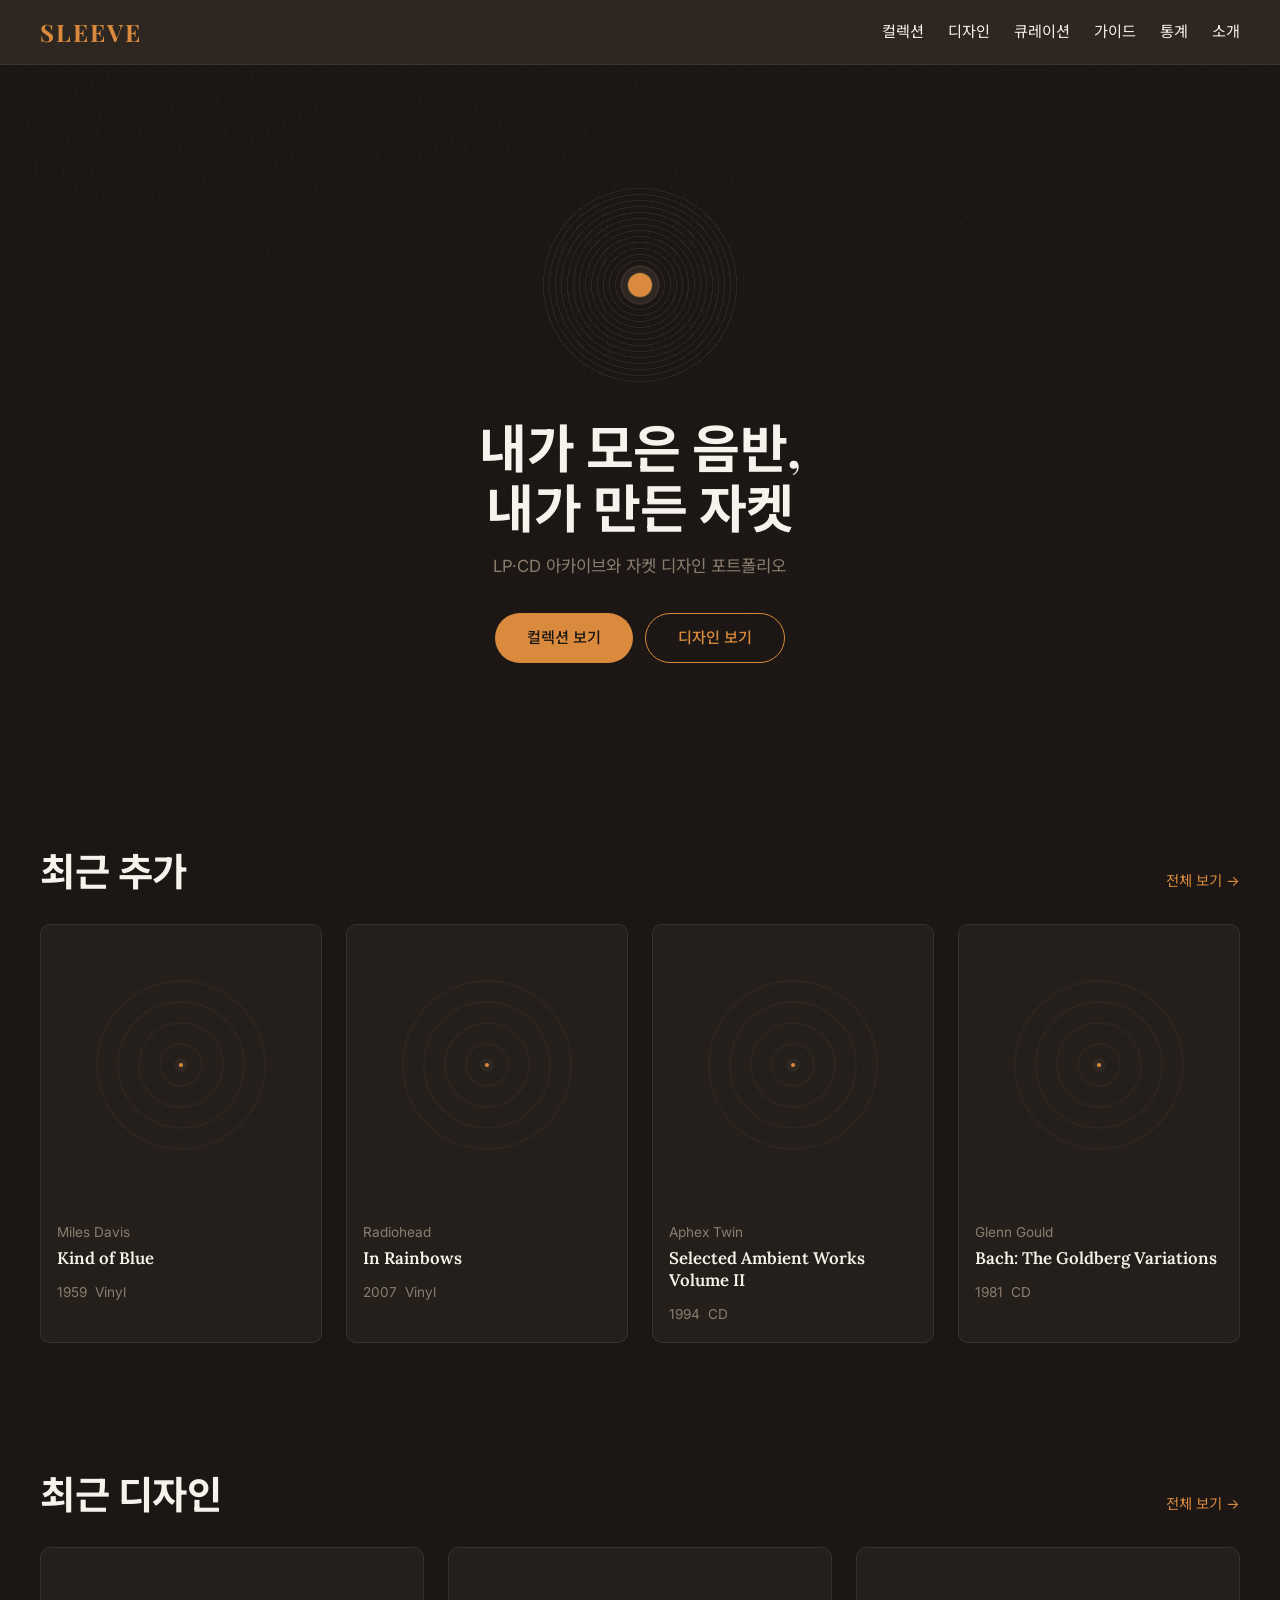
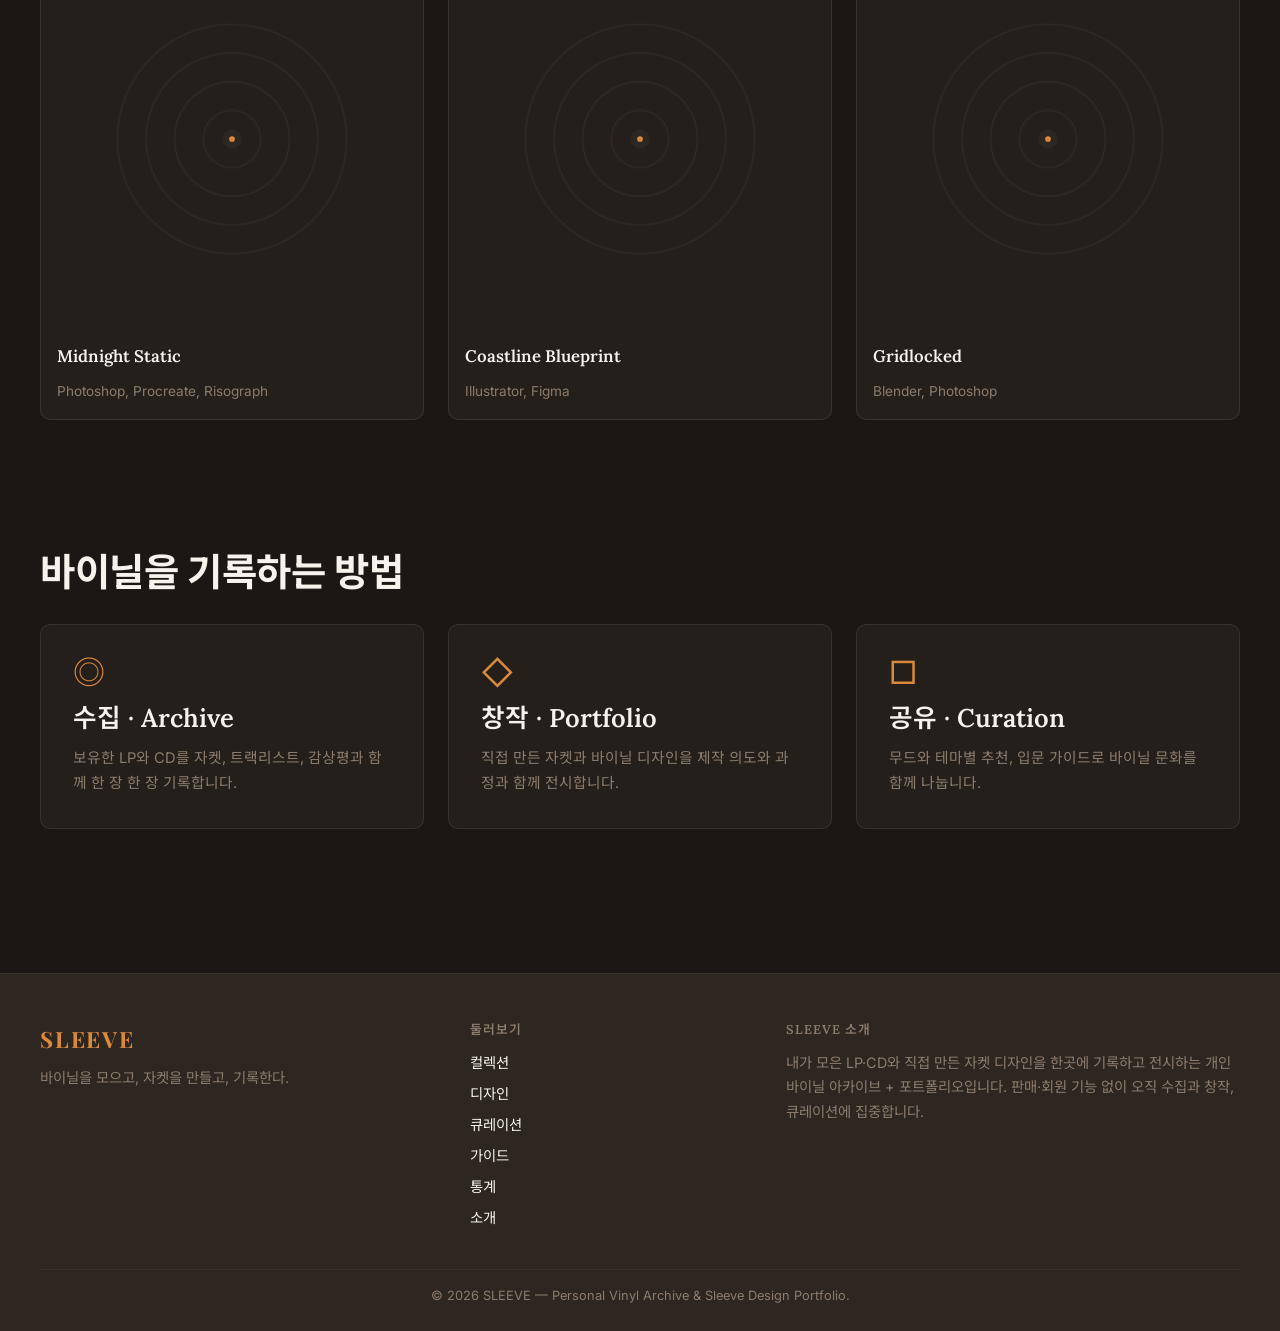
==== index.html @ f9742e4f "Feat(fe): rebuild SLEEVE as pure static site PHP+MySQL+InfinityFree 구성을 순수 정적 HTML/CSS/JS 사이트로 전면 재구" ====
<!DOCTYPE html>
<html lang="ko">
<head>
  <meta charset="UTF-8">
  <meta name="viewport" content="width=device-width, initial-scale=1.0">
  <title>SLEEVE — 바이닐 아카이브 & 자켓 디자인</title>
  <meta name="description" content="내가 모은 LP·CD와 직접 만든 자켓 디자인을 기록·전시하는 개인 바이닐 아카이브, SLEEVE.">
  <link rel="preconnect" href="https://fonts.googleapis.com">
  <link rel="preconnect" href="https://fonts.gstatic.com" crossorigin>
  <link href="https://fonts.googleapis.com/css2?family=Playfair+Display:wght@700&family=Lora:wght@400;600&family=Inter:wght@400;500&family=Noto+Sans+KR:wght@400&display=swap" rel="stylesheet">
  <link rel="stylesheet" href="assets/css/tokens.css">
  <link rel="stylesheet" href="assets/css/base.css">
  <link rel="stylesheet" href="assets/css/components.css">
  <link rel="stylesheet" href="assets/css/pages.css">
</head>
<body>
  <div id="navbar-placeholder"></div>

  <main id="main-content">

    <!-- Hero -->
    <section class="hero">
      <div class="hero__content">
        <div class="vinyl-ring hero__ring" aria-hidden="true"></div>
        <h1>내가 모은 음반,<br>내가 만든 자켓</h1>
        <p class="hero__subtitle">LP·CD 아카이브와 자켓 디자인 포트폴리오</p>
        <div class="hero__actions">
          <a class="btn-primary" href="collection.html">컬렉션 보기</a>
          <a class="btn-outline" href="designs.html">디자인 보기</a>
        </div>
      </div>
    </section>

    <!-- 최근 추가 앨범 -->
    <section class="section">
      <div class="container">
        <div class="section__header">
          <h2>최근 추가</h2>
          <a class="section__link" href="collection.html">전체 보기 &rarr;</a>
        </div>
        <div class="grid" id="recentAlbums">
          <p class="text-muted">불러오는 중&hellip;</p>
        </div>
      </div>
    </section>

    <!-- 최근 디자인 -->
    <section class="section">
      <div class="container">
        <div class="section__header">
          <h2>최근 디자인</h2>
          <a class="section__link" href="designs.html">전체 보기 &rarr;</a>
        </div>
        <div class="grid grid--3" id="recentDesigns">
          <p class="text-muted">불러오는 중&hellip;</p>
        </div>
      </div>
    </section>

    <!-- 바이닐 문화 (정적) -->
    <section class="section">
      <div class="container">
        <div class="section__header">
          <h2>바이닐을 기록하는 방법</h2>
        </div>
        <div class="grid grid--3">

          <article class="value-card">
            <span class="value-card__mark" aria-hidden="true">&#9678;</span>
            <h3 class="value-card__title">수집 &middot; Archive</h3>
            <p class="value-card__desc">보유한 LP와 CD를 자켓, 트랙리스트, 감상평과 함께 한 장 한 장 기록합니다.</p>
          </article>

          <article class="value-card">
            <span class="value-card__mark" aria-hidden="true">&#9671;</span>
            <h3 class="value-card__title">창작 &middot; Portfolio</h3>
            <p class="value-card__desc">직접 만든 자켓과 바이닐 디자인을 제작 의도와 과정과 함께 전시합니다.</p>
          </article>

          <article class="value-card">
            <span class="value-card__mark" aria-hidden="true">&#9633;</span>
            <h3 class="value-card__title">공유 &middot; Curation</h3>
            <p class="value-card__desc">무드와 테마별 추천, 입문 가이드로 바이닐 문화를 함께 나눕니다.</p>
          </article>

        </div>
      </div>
    </section>

  </main>

  <div id="footer-placeholder"></div>

  <script src="assets/js/components.js"></script>
  <script>
    (async () => {
      const recentAlbumsEl = document.getElementById('recentAlbums');
      const recentDesignsEl = document.getElementById('recentDesigns');
      const e = SLEEVE.escapeHTML;

      const [albums, designs] = await Promise.all([
        SLEEVE.loadAlbums(),
        SLEEVE.loadDesigns()
      ]);

      // 최근 앨범 4개 — 빈 데이터 방어
      if (albums.length) {
        recentAlbumsEl.innerHTML = albums.slice(0, 4).map((a) => `
          <a class="card" href="album.html?id=${e(a.id)}">
            <div class="card__cover">
              ${a.is_limited ? '<span class="badge-limited">한정반</span>' : ''}
              <img data-src="${e(a.cover_path)}" src="assets/img/ui/placeholder.svg" alt="${e(a.title)} 자켓" loading="lazy" onerror="this.onerror=null;this.src='assets/img/ui/placeholder.svg'">
            </div>
            <div class="card__body">
              <p class="card__artist">${e(a.artist)}</p>
              <h3 class="card__title">${e(a.title)}</h3>
              <div class="card__meta"><span>${e(String(a.release_year))}</span><span>${e(a.format)}</span></div>
            </div>
          </a>
        `).join('');
      } else {
        recentAlbumsEl.innerHTML = '<p class="text-muted">표시할 음반이 없습니다.</p>';
      }

      // 최근 디자인 3개 — 빈 데이터 방어
      if (designs.length) {
        recentDesignsEl.innerHTML = designs.slice(0, 3).map((d) => `
          <a class="card" href="design.html?id=${e(d.id)}">
            <div class="card__cover">
              <img data-src="${e(d.thumb_path)}" src="assets/img/ui/placeholder.svg" alt="${e(d.title)} 디자인" loading="lazy" onerror="this.onerror=null;this.src='assets/img/ui/placeholder.svg'">
            </div>
            <div class="card__body">
              <h3 class="card__title">${e(d.title)}</h3>
              <p class="card__meta">${e(d.tools.join(', '))}</p>
            </div>
          </a>
        `).join('');
      } else {
        recentDesignsEl.innerHTML = '<p class="text-muted">표시할 디자인이 없습니다.</p>';
      }

      // 동적으로 추가된 이미지에 lazy load 재적용
      if (typeof window.initLazyLoad === 'function') window.initLazyLoad();
    })();
  </script>
</body>
</html>
---- assets/css/tokens.css ----
:root {
  /* Colors */
  --ink: #1C1714;
  --paper: #F7F3EC;
  --cream: #F2E9DA;
  --amber: #D98A3D;
  --amber-d: #B36C28;
  --teal: #5C8374;
  --muted: #8A7D6E;
  --line: #E2D8C8;
  --bg-dark: #1C1714;
  --bg-card: #251F1B;
  --bg-surface: #2E2621;

  /* RGB channels for rgba() usage */
  --line-rgb: 226, 216, 200;
  --amber-rgb: 217, 138, 61;
  --teal-rgb: 92, 131, 116;
  --ink-rgb: 28, 23, 20;

  /* Fonts */
  --font-display: "Playfair Display", "Noto Sans KR", serif;
  --font-sub: "Lora", "Noto Sans KR", serif;
  --font-body: "Inter", "Noto Sans KR", system-ui, sans-serif;
  --font-kr: "Noto Sans KR", "Inter", sans-serif;

  /* Spacing */
  --space-1: 4px;
  --space-2: 8px;
  --space-3: 12px;
  --space-4: 16px;
  --space-5: 24px;
  --space-6: 32px;
  --space-7: 40px;
  --space-8: 48px;
  --space-9: 64px;
  --space-10: 80px;

  /* Border radius */
  --radius-sm: 4px;
  --radius-md: 10px;
  --radius-lg: 18px;
  --radius-pill: 999px;

  /* Transitions */
  --transition-base: 200ms ease;
  --transition-slow: 400ms ease;

  /* Shadows */
  --shadow-card: 0 2px 10px rgba(0, 0, 0, 0.25);
  --shadow-card-hover: 0 12px 28px rgba(0, 0, 0, 0.45);
}
---- assets/css/base.css ----
/* Reset */
*,
*::before,
*::after {
  box-sizing: border-box;
  margin: 0;
  padding: 0;
}

html {
  scroll-behavior: smooth;
  -webkit-text-size-adjust: 100%;
}

body {
  background-color: var(--bg-dark);
  color: var(--paper);
  font-family: var(--font-body);
  font-size: 16px;
  line-height: 1.6;
  font-weight: 400;
  -webkit-font-smoothing: antialiased;
  -moz-osx-font-smoothing: grayscale;
  min-height: 100vh;
}

/* Typography */
h1,
h2 {
  font-family: var(--font-display);
  font-weight: 700;
  line-height: 1.15;
  color: var(--paper);
  letter-spacing: -0.01em;
}

h1 {
  font-size: clamp(2rem, 5vw, 3.25rem);
}

h2 {
  font-size: clamp(1.6rem, 3.5vw, 2.4rem);
}

h3,
h4 {
  font-family: var(--font-sub);
  font-weight: 600;
  line-height: 1.3;
  color: var(--paper);
}

h3 {
  font-size: clamp(1.25rem, 2.5vw, 1.6rem);
}

h4 {
  font-size: 1.1rem;
}

p {
  line-height: 1.7;
}

p + p {
  margin-top: var(--space-3);
}

a {
  color: inherit;
  text-decoration: none;
  transition: color var(--transition-base);
}

a:focus-visible,
button:focus-visible {
  outline: 2px solid var(--amber);
  outline-offset: 3px;
  border-radius: var(--radius-sm);
}

img {
  max-width: 100%;
  display: block;
  height: auto;
}

ul,
ol {
  list-style: none;
}

button {
  font-family: inherit;
  cursor: pointer;
  border: none;
  background: none;
  color: inherit;
}

input,
select,
textarea {
  font-family: inherit;
  font-size: inherit;
}

/* Layout */
.container {
  width: 100%;
  max-width: 1280px;
  margin-inline: auto;
  padding-inline: var(--space-4);
}

@media (min-width: 768px) {
  .container {
    padding-inline: var(--space-6);
  }
}

@media (min-width: 1200px) {
  .container {
    padding-inline: var(--space-7);
  }
}

.section {
  padding-block: var(--space-7);
}

@media (min-width: 768px) {
  .section {
    padding-block: var(--space-9);
  }
}

.section__title {
  margin-bottom: var(--space-6);
}

/* Utilities */
.text-amber {
  color: var(--amber);
}

.text-muted {
  color: var(--muted);
}

.visually-hidden {
  position: absolute;
  width: 1px;
  height: 1px;
  padding: 0;
  margin: -1px;
  overflow: hidden;
  clip: rect(0, 0, 0, 0);
  white-space: nowrap;
  border: 0;
}

/* Custom scrollbar (dark theme) */
* {
  scrollbar-width: thin;
  scrollbar-color: var(--amber-d) var(--bg-card);
}

*::-webkit-scrollbar {
  width: 10px;
  height: 10px;
}

*::-webkit-scrollbar-track {
  background: var(--bg-card);
}

*::-webkit-scrollbar-thumb {
  background: var(--amber-d);
  border-radius: var(--radius-pill);
  border: 2px solid var(--bg-card);
}

*::-webkit-scrollbar-thumb:hover {
  background: var(--amber);
}
---- assets/css/components.css ----
/* ============================ Navbar ============================ */
.navbar {
  position: fixed;
  top: 0;
  inset-inline: 0;
  z-index: 100;
  background-color: var(--bg-surface);
  border-bottom: 1px solid rgba(var(--line-rgb), 0.08);
  transition: background-color var(--transition-base);
}

.navbar--scrolled {
  background-color: rgba(28, 23, 20, 0.96);
  backdrop-filter: blur(8px);
}

.navbar__inner {
  display: flex;
  align-items: center;
  justify-content: space-between;
  height: 64px;
}

.navbar__logo {
  font-family: var(--font-display);
  font-weight: 700;
  font-size: 1.5rem;
  letter-spacing: 0.08em;
  color: var(--amber);
}

.navbar__menu {
  display: flex;
  align-items: center;
  gap: var(--space-5);
}

.navbar__menu a {
  position: relative;
  color: var(--paper);
  font-size: 0.95rem;
  padding-block: var(--space-2);
}

.navbar__menu a::after {
  content: "";
  position: absolute;
  left: 0;
  bottom: 0;
  width: 100%;
  height: 2px;
  background-color: var(--amber);
  transform: scaleX(0);
  transform-origin: left;
  transition: transform var(--transition-base);
}

.navbar__menu a:hover,
.navbar__menu a.active {
  color: var(--amber);
}

.navbar__menu a:hover::after,
.navbar__menu a.active::after {
  transform: scaleX(1);
}

.navbar__toggle {
  display: none;
  flex-direction: column;
  justify-content: center;
  gap: 5px;
  width: 40px;
  height: 40px;
  padding: 8px;
}

.navbar__toggle span {
  display: block;
  width: 100%;
  height: 2px;
  background-color: var(--paper);
  border-radius: var(--radius-pill);
  transition: transform var(--transition-base), opacity var(--transition-base);
}

.navbar__toggle[aria-expanded="true"] span:nth-child(1) {
  transform: translateY(7px) rotate(45deg);
}

.navbar__toggle[aria-expanded="true"] span:nth-child(2) {
  opacity: 0;
}

.navbar__toggle[aria-expanded="true"] span:nth-child(3) {
  transform: translateY(-7px) rotate(-45deg);
}

@media (max-width: 767px) {
  .navbar__toggle {
    display: flex;
  }

  .navbar__menu {
    position: absolute;
    top: 64px;
    inset-inline: 0;
    flex-direction: column;
    align-items: stretch;
    gap: 0;
    background-color: var(--bg-surface);
    border-bottom: 1px solid rgba(var(--line-rgb), 0.08);
    max-height: 0;
    overflow: hidden;
    transition: max-height var(--transition-slow);
  }

  .navbar__menu.open {
    max-height: 360px;
  }

  .navbar__menu li {
    border-top: 1px solid rgba(var(--line-rgb), 0.06);
  }

  .navbar__menu a {
    display: block;
    padding: var(--space-4) var(--space-4);
  }

  .navbar__menu a::after {
    display: none;
  }
}

/* ============================ Cards ============================ */
.card {
  display: flex;
  flex-direction: column;
  background-color: var(--bg-card);
  border: 1px solid rgba(var(--line-rgb), 0.1);
  border-radius: var(--radius-md);
  overflow: hidden;
  transition: transform var(--transition-base), box-shadow var(--transition-base);
}

.card:hover {
  transform: translateY(-4px);
  box-shadow: var(--shadow-card-hover);
}

.card__cover {
  position: relative;
  aspect-ratio: 1 / 1;
  overflow: hidden;
  background-color: var(--bg-surface);
}

.card__cover img {
  width: 100%;
  height: 100%;
  object-fit: cover;
  transition: transform var(--transition-slow);
}

.card:hover .card__cover img {
  transform: scale(1.06);
}

.card__body {
  padding: var(--space-4);
  display: flex;
  flex-direction: column;
  gap: var(--space-1);
}

.card__title {
  font-family: var(--font-sub);
  font-weight: 600;
  font-size: 1.05rem;
  line-height: 1.3;
  color: var(--paper);
}

.card__artist,
.card__meta {
  color: var(--muted);
  font-size: 0.85rem;
}

.card__meta {
  margin-top: var(--space-2);
  display: flex;
  flex-wrap: wrap;
  gap: var(--space-2);
}

.badge-limited {
  position: absolute;
  top: var(--space-2);
  right: var(--space-2);
  background-color: var(--amber);
  color: var(--ink);
  font-size: 0.7rem;
  font-weight: 600;
  padding: var(--space-1) var(--space-2);
  border-radius: var(--radius-pill);
  letter-spacing: 0.02em;
  z-index: 1;
}

/* ============================ Grid ============================ */
.grid {
  display: grid;
  grid-template-columns: 1fr;
  gap: var(--space-5);
}

@media (min-width: 768px) {
  .grid {
    grid-template-columns: repeat(2, 1fr);
  }
}

@media (min-width: 1200px) {
  .grid {
    grid-template-columns: repeat(4, 1fr);
  }
}

.grid--3 {
  grid-template-columns: 1fr;
}

@media (min-width: 768px) {
  .grid--3 {
    grid-template-columns: repeat(2, 1fr);
  }
}

@media (min-width: 1200px) {
  .grid--3 {
    grid-template-columns: repeat(3, 1fr);
  }
}

/* ============================ Filter bar ============================ */
.filter-bar {
  display: flex;
  flex-wrap: wrap;
  align-items: center;
  gap: var(--space-2);
  margin-bottom: var(--space-6);
}

.filter-group {
  display: flex;
  flex-wrap: wrap;
  align-items: center;
  gap: var(--space-2);
}

.filter-group__label {
  color: var(--muted);
  font-size: 0.75rem;
  text-transform: lowercase;
  letter-spacing: 0.04em;
  margin-right: var(--space-1);
}

.filter-pill {
  border: 1px solid var(--amber);
  background-color: transparent;
  color: var(--amber);
  font-size: 0.85rem;
  padding: var(--space-2) var(--space-4);
  border-radius: var(--radius-pill);
  transition: background-color var(--transition-base), color var(--transition-base);
}

.filter-pill:hover {
  background-color: rgba(var(--amber-rgb), 0.15);
}

.filter-pill.active {
  background-color: var(--amber);
  color: var(--ink);
  font-weight: 500;
}

/* ============================ Buttons ============================ */
.btn-primary,
.btn-outline {
  display: inline-flex;
  align-items: center;
  justify-content: center;
  gap: var(--space-2);
  font-size: 0.95rem;
  font-weight: 500;
  padding: var(--space-3) var(--space-6);
  border-radius: var(--radius-pill);
  transition: background-color var(--transition-base), color var(--transition-base),
    border-color var(--transition-base);
}

.btn-primary {
  background-color: var(--amber);
  color: var(--ink);
}

.btn-primary:hover {
  background-color: var(--amber-d);
  color: var(--ink);
}

.btn-outline {
  border: 1px solid var(--amber);
  color: var(--amber);
}

.btn-outline:hover {
  background-color: var(--amber);
  color: var(--ink);
}

/* ============================ Tags ============================ */
.tag {
  display: inline-flex;
  align-items: center;
  background-color: rgba(var(--teal-rgb), 0.18);
  color: var(--teal);
  font-size: 0.75rem;
  padding: var(--space-1) var(--space-3);
  border-radius: var(--radius-pill);
}

/* ============================ Category badge ============================ */
.badge-category {
  display: inline-flex;
  align-items: center;
  background-color: rgba(var(--amber-rgb), 0.12);
  color: var(--amber);
  font-size: 0.72rem;
  font-weight: 500;
  padding: var(--space-1) var(--space-3);
  border-radius: var(--radius-pill);
  letter-spacing: 0.02em;
}

/* ============================ Hero ============================ */
.hero {
  position: relative;
  min-height: 80vh;
  display: flex;
  align-items: center;
  justify-content: center;
  text-align: center;
  overflow: hidden;
  background-color: var(--bg-dark);
}

.hero::before {
  content: "";
  position: absolute;
  inset: 0;
  background: repeating-radial-gradient(
    circle at 80% 30%,
    rgba(var(--line-rgb), 0.05) 0,
    rgba(var(--line-rgb), 0.05) 1px,
    transparent 1px,
    transparent 14px
  );
  opacity: 0.7;
}

.hero::after {
  content: "";
  position: absolute;
  inset: 0;
  background: linear-gradient(
    180deg,
    rgba(var(--ink-rgb), 0.4) 0%,
    rgba(var(--ink-rgb), 0.85) 100%
  );
}

.hero__content {
  position: relative;
  z-index: 1;
  max-width: 720px;
  padding-inline: var(--space-4);
}

.hero__subtitle {
  color: var(--muted);
  font-size: 1.05rem;
  margin-top: var(--space-4);
}

.hero__actions {
  margin-top: var(--space-6);
  display: flex;
  flex-wrap: wrap;
  gap: var(--space-3);
  justify-content: center;
}

@media (max-width: 767px) {
  .hero {
    min-height: 60vh;
  }
}

/* ============================ Vinyl ring ============================ */
.vinyl-ring {
  --ring-size: 200px;
  width: var(--ring-size);
  height: var(--ring-size);
  border-radius: 50%;
  background: radial-gradient(
    circle,
    var(--bg-surface) 0 14%,
    var(--ink) 14% 18%,
    transparent 18% 100%
  );
  position: relative;
}

.vinyl-ring::before {
  content: "";
  position: absolute;
  inset: 0;
  border-radius: 50%;
  background: repeating-radial-gradient(
    circle,
    rgba(var(--line-rgb), 0.08) 0,
    rgba(var(--line-rgb), 0.08) 1px,
    transparent 1px,
    transparent 6px
  );
}

.vinyl-ring::after {
  content: "";
  position: absolute;
  top: 50%;
  left: 50%;
  width: 12%;
  height: 12%;
  background-color: var(--amber);
  border-radius: 50%;
  transform: translate(-50%, -50%);
}

/* ============================ Breadcrumb ============================ */
.breadcrumb {
  display: flex;
  flex-wrap: wrap;
  align-items: center;
  gap: var(--space-2);
  color: var(--muted);
  font-size: 0.85rem;
  margin-bottom: var(--space-5);
}

.breadcrumb a:hover {
  color: var(--amber);
}

.breadcrumb li:not(:last-child)::after {
  content: "/";
  margin-left: var(--space-2);
  color: var(--amber);
}

.breadcrumb li {
  display: flex;
  align-items: center;
}

.breadcrumb li:last-child {
  color: var(--paper);
}

/* ============================ Empty state ============================ */
.empty-state {
  display: flex;
  flex-direction: column;
  align-items: center;
  justify-content: center;
  text-align: center;
  gap: var(--space-3);
  padding: var(--space-9) var(--space-4);
  color: var(--muted);
}

.empty-state__icon {
  font-size: 2.5rem;
  opacity: 0.6;
}

.empty-state__title {
  font-family: var(--font-sub);
  color: var(--paper);
  font-size: 1.2rem;
}

/* ============================ Footer ============================ */
.footer {
  background-color: var(--bg-surface);
  border-top: 1px solid rgba(var(--line-rgb), 0.08);
  padding-block: var(--space-8) var(--space-5);
  margin-top: var(--space-10);
}

.footer__grid {
  display: grid;
  grid-template-columns: 1fr;
  gap: var(--space-6);
}

@media (min-width: 768px) {
  .footer__grid {
    grid-template-columns: 1.4fr 1fr 1.6fr;
  }
}

.footer__logo {
  font-family: var(--font-display);
  font-weight: 700;
  font-size: 1.4rem;
  color: var(--amber);
  letter-spacing: 0.08em;
}

.footer__tagline {
  color: var(--muted);
  font-size: 0.9rem;
  margin-top: var(--space-2);
}

.footer__col h4 {
  font-size: 0.8rem;
  text-transform: uppercase;
  letter-spacing: 0.08em;
  color: var(--muted);
  margin-bottom: var(--space-3);
}

.footer__links {
  display: flex;
  flex-direction: column;
  gap: var(--space-2);
}

.footer__links a {
  color: var(--paper);
  font-size: 0.9rem;
}

.footer__links a:hover {
  color: var(--amber);
}

.footer__desc {
  color: var(--muted);
  font-size: 0.9rem;
  line-height: 1.7;
}

.footer__bottom {
  margin-top: var(--space-7);
  padding-top: var(--space-4);
  border-top: 1px solid rgba(var(--line-rgb), 0.06);
  text-align: center;
  color: var(--muted);
  font-size: 0.8rem;
}
---- assets/css/pages.css ----
/* ============================ Section header ============================ */
/* 섹션 제목 + "전체 보기 →" 링크를 양 끝 정렬 */
.section__header {
  display: flex;
  flex-wrap: wrap;
  align-items: baseline;
  justify-content: space-between;
  gap: var(--space-3);
  margin-bottom: var(--space-6);
}

.section__link {
  color: var(--amber);
  font-size: 0.9rem;
  white-space: nowrap;
}

.section__link:hover {
  color: var(--amber-d);
}

/* ============================ Hero ring ============================ */
/* 히어로 안에서 중앙 정렬되는 LP 데코 (인라인 스타일 대체) */
.hero__ring {
  margin: 0 auto var(--space-6);
}

/* ============================ Value cards ============================ */
/* index/about 공용 — 수집·창작·공유 가치 카드 */
.value-card {
  display: flex;
  flex-direction: column;
  gap: var(--space-3);
  background-color: var(--bg-card);
  border: 1px solid rgba(var(--line-rgb), 0.1);
  border-radius: var(--radius-md);
  padding: var(--space-6);
}

.value-card__mark {
  font-size: 2rem;
  line-height: 1;
  color: var(--amber);
}

.value-card__title {
  font-family: var(--font-sub);
  font-weight: 600;
}

.value-card__desc {
  color: var(--muted);
  font-size: 0.92rem;
  line-height: 1.7;
}

/* ============================ About page ============================ */
.page-header {
  display: flex;
  flex-direction: column;
  gap: var(--space-4);
}

.page-header__divider {
  display: block;
  width: var(--space-9);
  height: 3px;
  background-color: var(--amber);
  border-radius: var(--radius-pill);
}

.about-intro {
  display: grid;
  grid-template-columns: 1fr;
  gap: var(--space-7);
  align-items: center;
}

@media (min-width: 768px) {
  .about-intro {
    grid-template-columns: 1.4fr 1fr;
  }
}

.about-intro__text {
  font-size: 1.15rem;
  line-height: 1.9;
  color: var(--cream);
}

.about-intro__deco {
  display: flex;
  justify-content: center;
}

.about-owner {
  max-width: 60ch;
}

.about-owner p + p {
  margin-top: var(--space-4);
}

/* ============================ Album detail ============================ */
.album-detail {
  display: grid;
  grid-template-columns: 1fr;
  gap: var(--space-7);
}

@media (min-width: 768px) {
  .album-detail {
    grid-template-columns: minmax(0, 1fr) minmax(0, 1.1fr);
    gap: var(--space-8);
    align-items: start;
  }
}

.album-detail__cover {
  aspect-ratio: 1 / 1;
  border-radius: var(--radius-md);
  overflow: hidden;
  background-color: var(--bg-surface);
  box-shadow: var(--shadow-card);
}

.album-detail__cover img {
  width: 100%;
  height: 100%;
  object-fit: cover;
}

.album-detail__meta {
  display: flex;
  flex-direction: column;
  gap: var(--space-3);
}

.album-detail__artist {
  color: var(--amber);
  font-size: 1.1rem;
}

.album-detail__facts {
  display: flex;
  flex-wrap: wrap;
  gap: var(--space-2);
  margin-block: var(--space-2);
}

.album-detail__note {
  color: var(--cream);
  line-height: 1.8;
  border-left: 2px solid var(--amber);
  padding-left: var(--space-4);
  margin-top: var(--space-2);
}

/* ============================ Tracklist ============================ */
.tracklist {
  margin-top: var(--space-5);
  border-top: 1px solid rgba(var(--line-rgb), 0.1);
}

.tracklist__item {
  display: flex;
  align-items: baseline;
  gap: var(--space-4);
  padding: var(--space-3) 0;
  border-bottom: 1px solid rgba(var(--line-rgb), 0.08);
}

.tracklist__num {
  color: var(--muted);
  font-variant-numeric: tabular-nums;
  font-size: 0.85rem;
  min-width: 1.8rem;
}

.tracklist__title {
  color: var(--paper);
}

/* ============================ Design detail ============================ */
.design-hero {
  border-radius: var(--radius-md);
  overflow: hidden;
  margin-bottom: var(--space-6);
}

.design-hero img {
  display: block;
  width: 100%;
  height: auto;
}

.design-meta {
  margin-bottom: var(--space-6);
}

.design-meta h1 {
  margin-bottom: var(--space-3);
}

.design-tools {
  display: flex;
  flex-wrap: wrap;
  gap: var(--space-2);
  margin-bottom: var(--space-3);
}

.design-date {
  color: var(--muted);
  font-variant-numeric: tabular-nums;
  font-size: 0.9rem;
}

/* 본문: 가독성을 위해 줄 길이 제한 */
.design-text {
  max-width: 70ch;
  margin-bottom: var(--space-8);
}

.design-text section + section {
  margin-top: var(--space-6);
}

.design-text h2 {
  font-size: 1.25rem;
  margin-bottom: var(--space-3);
}

.design-text p {
  color: var(--paper);
  line-height: 1.8;
}

/* 갤러리와 본문 사이 여백 확보 */
.design-text + .design-gallery {
  margin-bottom: var(--space-8);
}

.design-gallery + .btn-outline,
.design-text + .btn-outline {
  margin-top: var(--space-4);
}

/* ============================ Design gallery ============================ */
.design-gallery {
  column-count: 1;
  column-gap: var(--space-5);
}

@media (min-width: 768px) {
  .design-gallery {
    column-count: 2;
  }
}

@media (min-width: 1200px) {
  .design-gallery {
    column-count: 3;
  }
}

.design-gallery__item {
  break-inside: avoid;
  margin-bottom: var(--space-5);
  border-radius: var(--radius-md);
  overflow: hidden;
}

.design-gallery__item img {
  width: 100%;
  border-radius: var(--radius-md);
}

/* ============================ Stats ============================ */
.stats-summary {
  display: grid;
  grid-template-columns: 1fr;
  gap: var(--space-5);
  margin-bottom: var(--space-8);
}

@media (min-width: 768px) {
  .stats-summary {
    grid-template-columns: repeat(3, 1fr);
  }
}

.stats-card {
  background-color: var(--bg-card);
  border: 1px solid rgba(var(--line-rgb), 0.1);
  border-radius: var(--radius-md);
  padding: var(--space-6);
  text-align: center;
}

.stats-card__number {
  font-family: var(--font-display);
  font-weight: 700;
  font-size: 2.5rem;
  color: var(--amber);
  line-height: 1;
}

.stats-card__label {
  color: var(--muted);
  font-size: 0.85rem;
  margin-top: var(--space-2);
}

.chart-container {
  position: relative;
  height: 250px;
  background-color: var(--bg-card);
  border: 1px solid rgba(var(--line-rgb), 0.1);
  border-radius: var(--radius-md);
  padding: var(--space-5);
}

/* ============================ Guide list ============================ */
.guide-list {
  display: flex;
  flex-direction: column;
  gap: var(--space-3);
}

.guide-list__item {
  background-color: var(--bg-card);
  border: 1px solid rgba(var(--line-rgb), 0.1);
  border-radius: var(--radius-md);
  overflow: hidden;
  transition: border-color var(--transition-base);
}

.guide-list__item:hover {
  border-color: var(--amber);
}

/* 아코디언 토글 버튼 — 제목/배지/날짜를 한 줄에 배치 */
.guide-list__toggle {
  display: flex;
  flex-wrap: wrap;
  align-items: center;
  gap: var(--space-4);
  width: 100%;
  padding: var(--space-4) var(--space-5);
  background: none;
  border: none;
  text-align: left;
  cursor: pointer;
  color: inherit;
  font: inherit;
}

.guide-list__toggle:focus-visible {
  outline: 2px solid var(--amber);
  outline-offset: -2px;
}

.guide-list__title {
  font-family: var(--font-sub);
  font-weight: 600;
  color: var(--paper);
  flex: 1 1 auto;
}

.guide-list__date {
  color: var(--muted);
  font-size: 0.8rem;
  font-variant-numeric: tabular-nums;
}

/* 펼쳐지는 본문 영역 */
.guide-list__body {
  padding: 0 var(--space-5) var(--space-5);
  color: var(--cream);
  line-height: 1.75;
}

.guide-list__body p {
  margin: 0;
}

/* 열림 상태 표시 — 토글의 aria-expanded 로 캐럿 회전 */
.guide-list__toggle::after {
  content: '\203A'; /* › */
  color: var(--amber);
  font-size: 1.25rem;
  line-height: 1;
  transition: transform var(--transition-base);
}

.guide-list__toggle[aria-expanded='true']::after {
  transform: rotate(90deg);
}

/* ============================ Curation ============================ */
.curation-grid {
  display: grid;
  grid-template-columns: 1fr;
  gap: var(--space-6);
}

@media (min-width: 768px) {
  .curation-grid {
    grid-template-columns: repeat(2, 1fr);
  }
}

@media (min-width: 1200px) {
  .curation-grid {
    grid-template-columns: repeat(3, 1fr);
  }
}

.curation-card {
  position: relative;
  display: flex;
  flex-direction: column;
  background-color: var(--bg-card);
  border: 1px solid rgba(var(--line-rgb), 0.1);
  border-radius: var(--radius-lg);
  overflow: hidden;
  transition: transform var(--transition-base), box-shadow var(--transition-base);
}

.curation-card:hover {
  transform: translateY(-4px);
  box-shadow: var(--shadow-card-hover);
}

.curation-card__body {
  padding: var(--space-5);
  display: flex;
  flex-direction: column;
  gap: var(--space-2);
}

.curation-card__mood {
  font-family: var(--font-sub);
  font-size: 1.25rem;
  color: var(--amber);
}

.curation-card__desc {
  color: var(--muted);
  font-size: 0.9rem;
  line-height: 1.7;
}

/* ============================ Album (album.js 출력 클래스) ============================ */
.album {
  display: grid;
  grid-template-columns: 1fr;
  gap: var(--space-7);
}

@media (min-width: 768px) {
  .album {
    grid-template-columns: minmax(0, 1fr) minmax(0, 1.2fr);
    align-items: start;
  }
}

.album__cover {
  position: relative;
  aspect-ratio: 1 / 1;
  border-radius: var(--radius-md);
  overflow: hidden;
  background-color: var(--bg-surface);
  box-shadow: var(--shadow-card);
}

.album__cover img {
  width: 100%;
  height: 100%;
  object-fit: cover;
}

.album__info {
  display: flex;
  flex-direction: column;
  gap: var(--space-3);
}

.album__artist {
  color: var(--amber);
  font-size: 1.05rem;
  font-weight: 500;
}

.album__title {
  font-family: var(--font-display);
  font-size: clamp(1.5rem, 4vw, 2.2rem);
  line-height: 1.2;
  color: var(--paper);
}

.album__meta {
  list-style: none;
  padding: 0;
  display: flex;
  flex-wrap: wrap;
  gap: var(--space-2) var(--space-5);
  color: var(--muted);
  font-size: 0.9rem;
}

.album__meta-label {
  color: var(--line);
  font-size: 0.75rem;
  text-transform: uppercase;
  letter-spacing: 0.08em;
  margin-right: var(--space-1);
}

.album__moods {
  display: flex;
  flex-wrap: wrap;
  gap: var(--space-2);
  margin-top: var(--space-1);
}

.album__section-title {
  font-family: var(--font-sub);
  font-size: 1rem;
  font-weight: 600;
  color: var(--muted);
  text-transform: uppercase;
  letter-spacing: 0.12em;
  margin-bottom: var(--space-3);
  margin-top: var(--space-6);
}

.album__note {
  border-left: 2px solid var(--amber);
  padding-left: var(--space-4);
  color: var(--cream);
  line-height: 1.8;
}

.album__tracks,
.album__related {
  grid-column: 1 / -1;
}

.tracklist__pos {
  color: var(--muted);
  font-variant-numeric: tabular-nums;
  font-size: 0.85rem;
  min-width: 1.8rem;
}

.card-grid {
  display: grid;
  grid-template-columns: repeat(2, 1fr);
  gap: var(--space-4);
}

@media (min-width: 768px) {
  .card-grid {
    grid-template-columns: repeat(4, 1fr);
  }
}
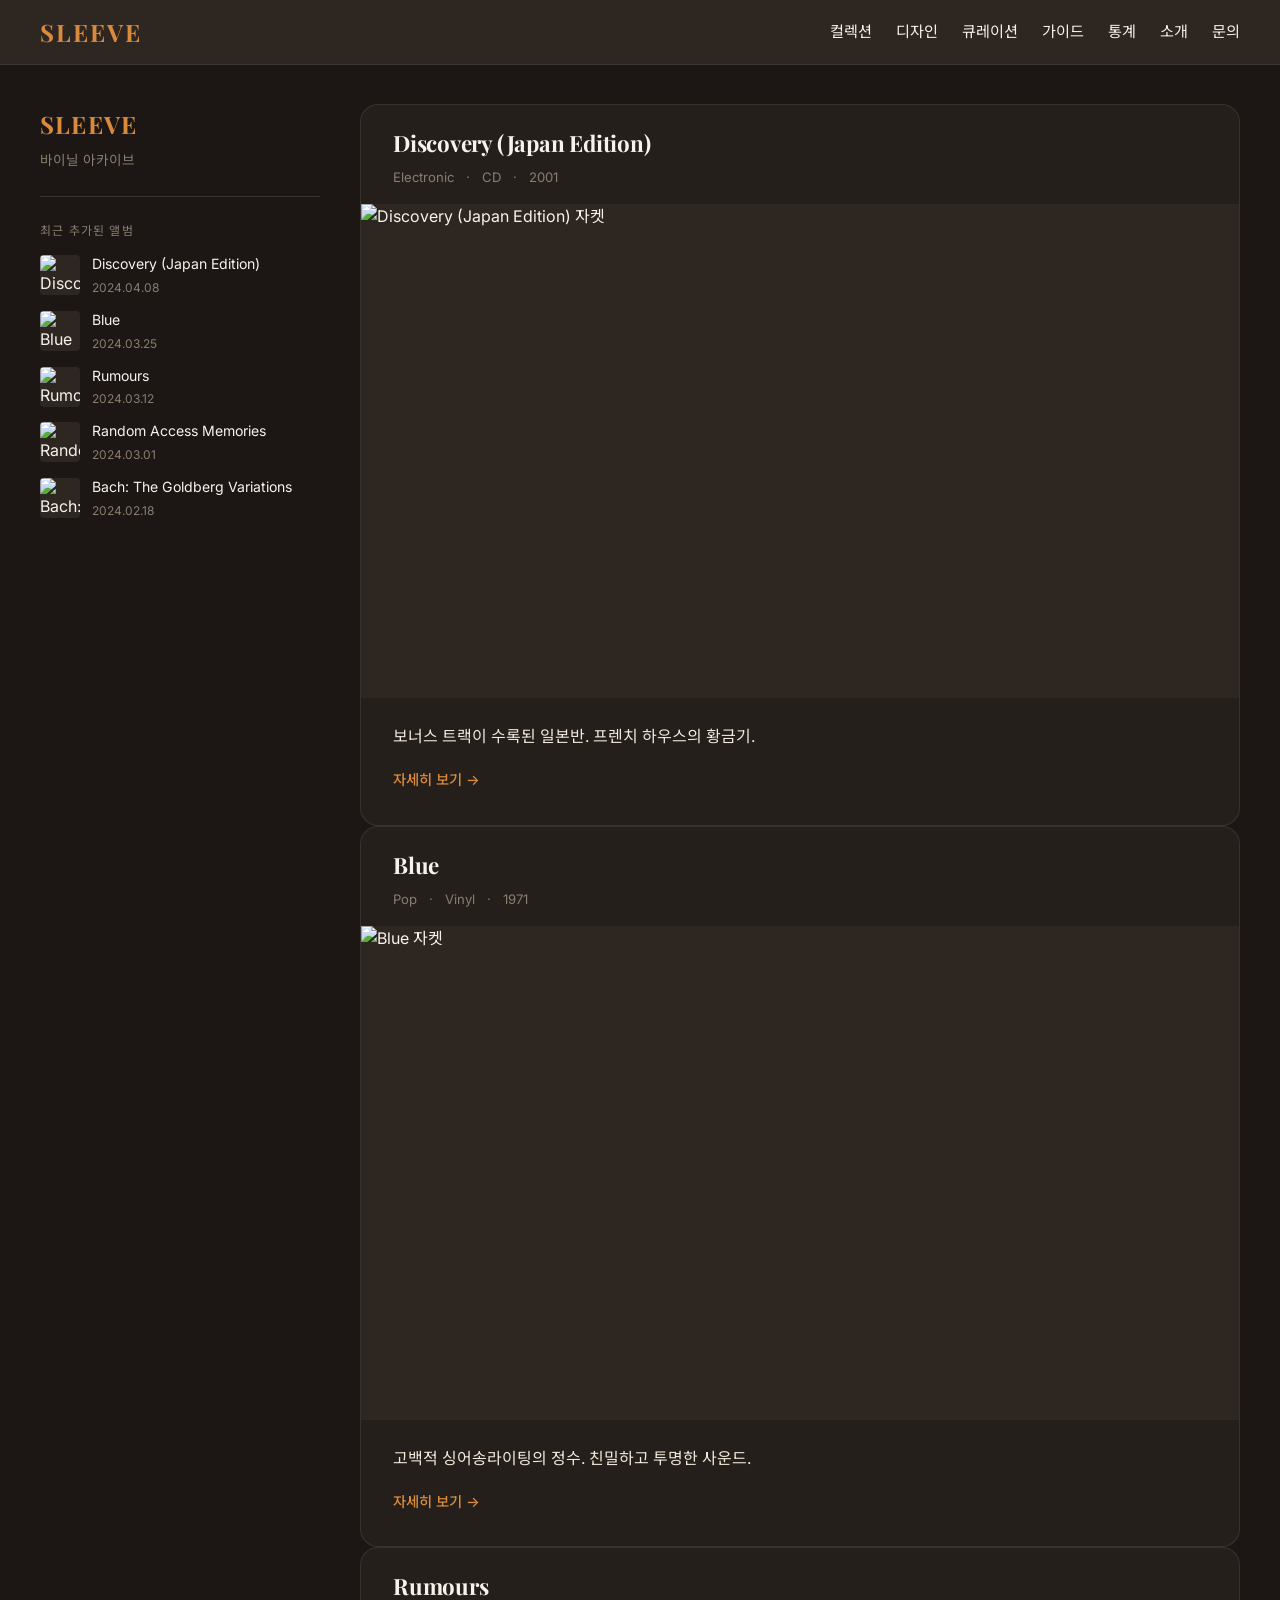
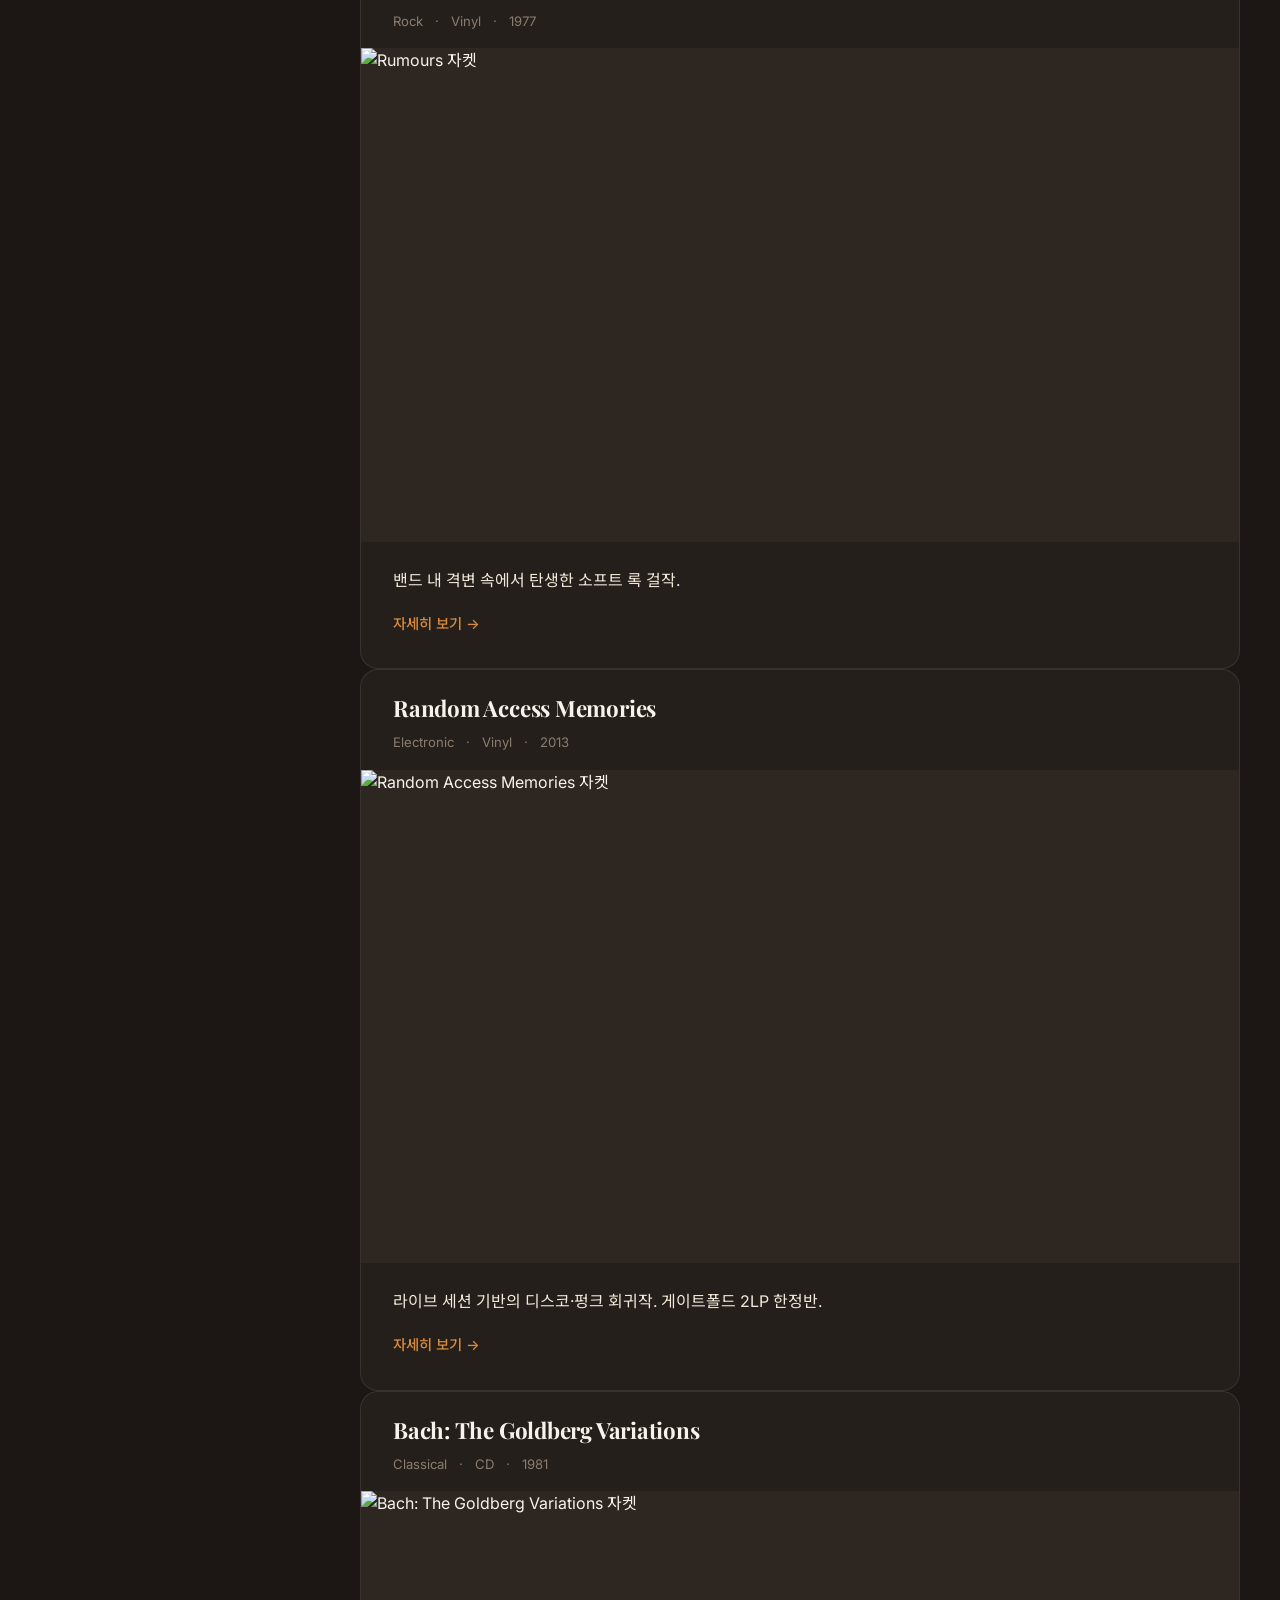
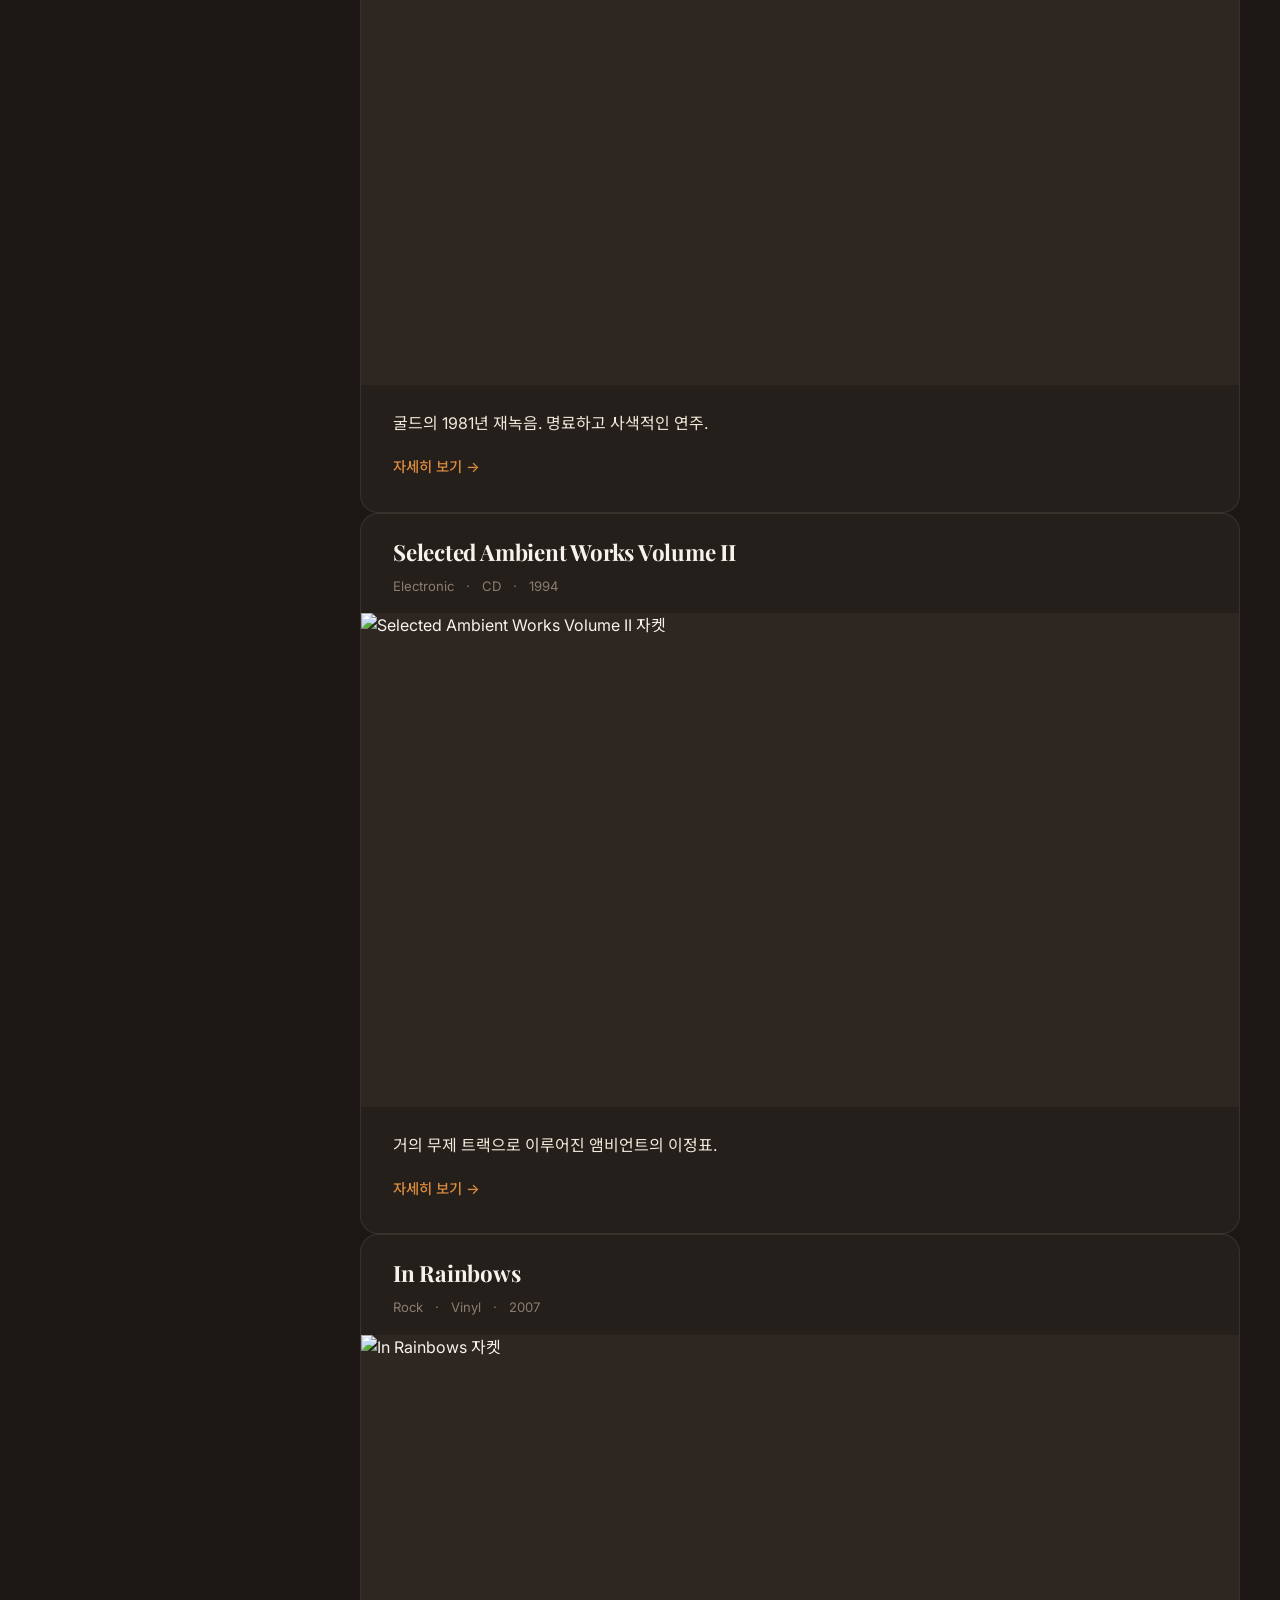
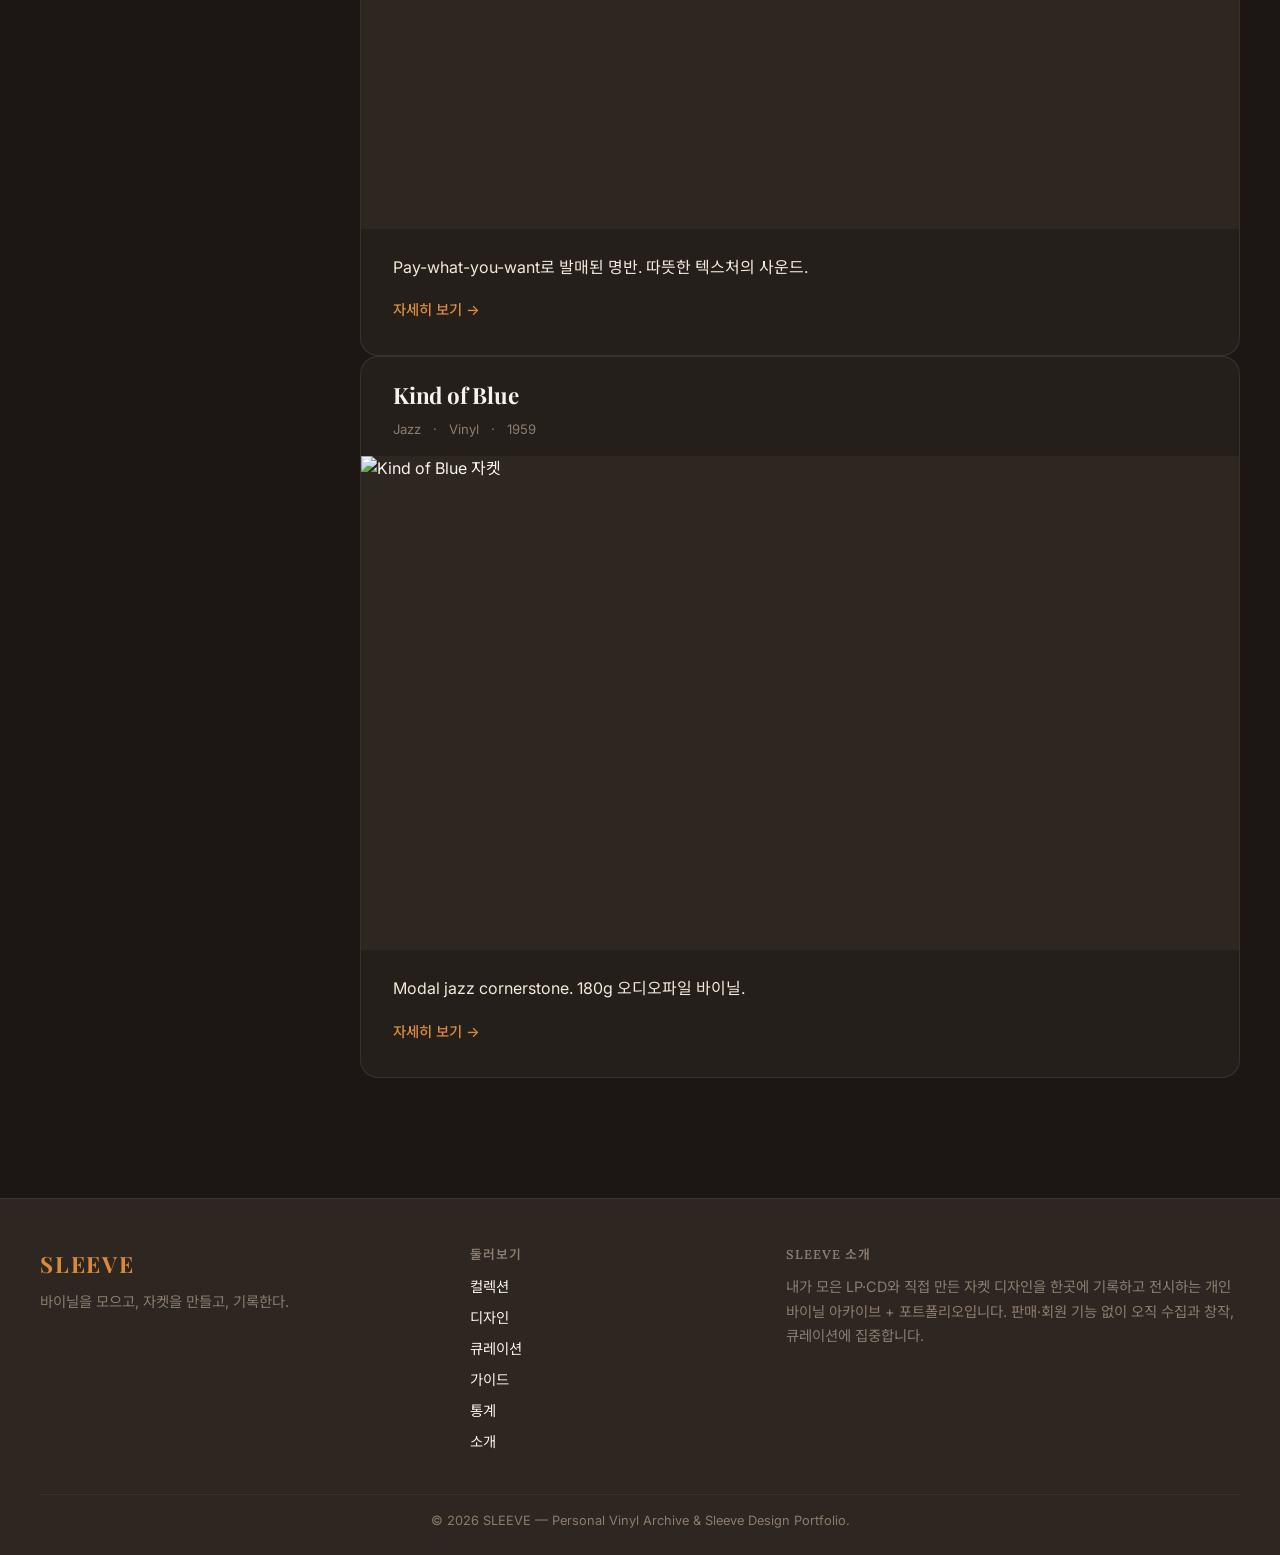
==== commit bd432932: "Feat(fe): rebuild index with sidebar+feed layout, fix album tracklist position" ====
--- a/index.html
+++ b/index.html
@@ -16,127 +16,95 @@
 <body>
   <div id="navbar-placeholder"></div>
 
-  <main id="main-content">
+  <div class="container">
+    <div class="main-layout">
 
-    <!-- Hero -->
-    <section class="hero">
-      <div class="hero__content">
-        <div class="vinyl-ring hero__ring" aria-hidden="true"></div>
-        <h1>내가 모은 음반,<br>내가 만든 자켓</h1>
-        <p class="hero__subtitle">LP·CD 아카이브와 자켓 디자인 포트폴리오</p>
-        <div class="hero__actions">
-          <a class="btn-primary" href="collection.html">컬렉션 보기</a>
-          <a class="btn-outline" href="designs.html">디자인 보기</a>
+      <!-- 좌측 사이드바 -->
+      <aside class="sidebar" aria-label="사이드바">
+        <div class="sidebar__intro">
+          <p class="sidebar__site-name">SLEEVE</p>
+          <p class="sidebar__tagline">바이닐 아카이브</p>
         </div>
-      </div>
-    </section>
+        <hr class="sidebar__divider">
+        <div class="sidebar__recent">
+          <p class="sidebar__section-label">최근 추가된 앨범</p>
+          <ul id="sidebarAlbums" class="sidebar__list">
+            <li class="sidebar__list-item sidebar__list-item--loading">불러오는 중&hellip;</li>
+          </ul>
+        </div>
+      </aside>
 
-    <!-- 최근 추가 앨범 -->
-    <section class="section">
-      <div class="container">
-        <div class="section__header">
-          <h2>최근 추가</h2>
-          <a class="section__link" href="collection.html">전체 보기 &rarr;</a>
-        </div>
-        <div class="grid" id="recentAlbums">
+      <!-- 우측 메인 피드 -->
+      <main id="main-content" class="feed">
+        <div id="feedPosts">
           <p class="text-muted">불러오는 중&hellip;</p>
         </div>
-      </div>
-    </section>
+      </main>
 
-    <!-- 최근 디자인 -->
-    <section class="section">
-      <div class="container">
-        <div class="section__header">
-          <h2>최근 디자인</h2>
-          <a class="section__link" href="designs.html">전체 보기 &rarr;</a>
-        </div>
-        <div class="grid grid--3" id="recentDesigns">
-          <p class="text-muted">불러오는 중&hellip;</p>
-        </div>
-      </div>
-    </section>
-
-    <!-- 바이닐 문화 (정적) -->
-    <section class="section">
-      <div class="container">
-        <div class="section__header">
-          <h2>바이닐을 기록하는 방법</h2>
-        </div>
-        <div class="grid grid--3">
-
-          <article class="value-card">
-            <span class="value-card__mark" aria-hidden="true">&#9678;</span>
-            <h3 class="value-card__title">수집 &middot; Archive</h3>
-            <p class="value-card__desc">보유한 LP와 CD를 자켓, 트랙리스트, 감상평과 함께 한 장 한 장 기록합니다.</p>
-          </article>
-
-          <article class="value-card">
-            <span class="value-card__mark" aria-hidden="true">&#9671;</span>
-            <h3 class="value-card__title">창작 &middot; Portfolio</h3>
-            <p class="value-card__desc">직접 만든 자켓과 바이닐 디자인을 제작 의도와 과정과 함께 전시합니다.</p>
-          </article>
-
-          <article class="value-card">
-            <span class="value-card__mark" aria-hidden="true">&#9633;</span>
-            <h3 class="value-card__title">공유 &middot; Curation</h3>
-            <p class="value-card__desc">무드와 테마별 추천, 입문 가이드로 바이닐 문화를 함께 나눕니다.</p>
-          </article>
-
-        </div>
-      </div>
-    </section>
-
-  </main>
+    </div>
+  </div>
 
   <div id="footer-placeholder"></div>
 
   <script src="assets/js/components.js"></script>
   <script>
     (async () => {
-      const recentAlbumsEl = document.getElementById('recentAlbums');
-      const recentDesignsEl = document.getElementById('recentDesigns');
       const e = SLEEVE.escapeHTML;
+      const sidebarEl = document.getElementById('sidebarAlbums');
+      const feedEl = document.getElementById('feedPosts');
 
-      const [albums, designs] = await Promise.all([
-        SLEEVE.loadAlbums(),
-        SLEEVE.loadDesigns()
-      ]);
+      const albums = await SLEEVE.loadAlbums();
 
-      // 최근 앨범 4개 — 빈 데이터 방어
-      if (albums.length) {
-        recentAlbumsEl.innerHTML = albums.slice(0, 4).map((a) => `
-          <a class="card" href="album.html?id=${e(a.id)}">
-            <div class="card__cover">
-              ${a.is_limited ? '<span class="badge-limited">한정반</span>' : ''}
-              <img data-src="${e(a.cover_path)}" src="assets/img/ui/placeholder.svg" alt="${e(a.title)} 자켓" loading="lazy" onerror="this.onerror=null;this.src='assets/img/ui/placeholder.svg'">
-            </div>
-            <div class="card__body">
-              <p class="card__artist">${e(a.artist)}</p>
-              <h3 class="card__title">${e(a.title)}</h3>
-              <div class="card__meta"><span>${e(String(a.release_year))}</span><span>${e(a.format)}</span></div>
-            </div>
-          </a>
+      // created_at 내림차순 정렬 (문자열 "YYYY-MM-DD" 비교)
+      const sorted = albums
+        .slice()
+        .sort((a, b) => String(b.created_at).localeCompare(String(a.created_at)));
+
+      /* ---------- 사이드바: 최근 추가된 앨범 최대 5개 ---------- */
+      if (sorted.length) {
+        sidebarEl.innerHTML = sorted.slice(0, 5).map((a) => `
+          <li class="sidebar__list-item">
+            <a href="album.html?id=${e(a.id)}" class="sidebar__album-link">
+              <img class="sidebar__thumb" data-src="${e(a.cover_path)}" src="assets/img/ui/placeholder.svg" alt="${e(a.title)}" loading="lazy">
+              <span class="sidebar__album-info">
+                <span class="sidebar__album-title">${e(a.title)}</span>
+                <span class="sidebar__album-date">${e(SLEEVE.formatDate(a.created_at))}</span>
+              </span>
+            </a>
+          </li>
         `).join('');
       } else {
-        recentAlbumsEl.innerHTML = '<p class="text-muted">표시할 음반이 없습니다.</p>';
+        sidebarEl.innerHTML = '<li class="sidebar__list-item text-muted">표시할 음반이 없습니다.</li>';
       }
 
-      // 최근 디자인 3개 — 빈 데이터 방어
-      if (designs.length) {
-        recentDesignsEl.innerHTML = designs.slice(0, 3).map((d) => `
-          <a class="card" href="design.html?id=${e(d.id)}">
-            <div class="card__cover">
-              <img data-src="${e(d.thumb_path)}" src="assets/img/ui/placeholder.svg" alt="${e(d.title)} 디자인" loading="lazy" onerror="this.onerror=null;this.src='assets/img/ui/placeholder.svg'">
-            </div>
-            <div class="card__body">
-              <h3 class="card__title">${e(d.title)}</h3>
-              <p class="card__meta">${e(d.tools.join(', '))}</p>
-            </div>
-          </a>
-        `).join('');
+      /* ---------- 메인 피드: 전체 앨범 포스트 ---------- */
+      if (sorted.length) {
+        feedEl.innerHTML = sorted.map((a) => {
+          // note excerpt: escape 후에 자른다 (엔티티가 중간에 잘리지 않도록 길이 기준은 원본 escape 결과)
+          let excerptHTML = '';
+          if (a.note && String(a.note).trim()) {
+            const safe = e(a.note);
+            const truncated = safe.length > 150 ? safe.slice(0, 150) + '&hellip;' : safe;
+            excerptHTML = `<p class="post__excerpt">${truncated}</p>`;
+          }
+          return `
+            <article class="post">
+              <header class="post__header">
+                <h2 class="post__title"><a href="album.html?id=${e(a.id)}">${e(a.title)}</a></h2>
+                <p class="post__meta"><span>${e(a.genre)}</span> <span>${e(a.format)}</span> <span>${e(String(a.release_year))}</span></p>
+              </header>
+              <a href="album.html?id=${e(a.id)}" class="post__cover-link">
+                <img class="post__cover" data-src="${e(a.cover_path)}" src="assets/img/ui/placeholder.svg" alt="${e(a.title)} 자켓" loading="lazy">
+              </a>
+              <div class="post__body">
+                ${excerptHTML}
+                <a href="album.html?id=${e(a.id)}" class="post__more">자세히 보기 &rarr;</a>
+              </div>
+            </article>
+          `;
+        }).join('');
       } else {
-        recentDesignsEl.innerHTML = '<p class="text-muted">표시할 디자인이 없습니다.</p>';
+        feedEl.innerHTML = '<div class="empty-state"><p>아직 기록된 음반이 없습니다.</p></div>';
       }
 
       // 동적으로 추가된 이미지에 lazy load 재적용
--- a/assets/css/pages.css
+++ b/assets/css/pages.css
@@ -566,3 +566,242 @@
   }
 }
 
+/* ============================ Contact (contact.html) ============================ */
+/* 연락처 카드 그리드: 모바일 1열 → 768px 이상 2열 */
+.contact-grid {
+  display: grid;
+  grid-template-columns: 1fr;
+  gap: var(--space-5);
+  margin-bottom: var(--space-8);
+}
+
+@media (min-width: 768px) {
+  .contact-grid {
+    grid-template-columns: repeat(2, 1fr);
+  }
+}
+
+.contact-card {
+  display: flex;
+  flex-direction: column;
+  align-items: center;
+  gap: var(--space-2);
+  padding: var(--space-7) var(--space-5);
+  background-color: var(--bg-card);
+  border: 1px solid rgba(var(--line-rgb), 0.1);
+  border-radius: var(--radius-lg);
+  text-align: center;
+  transition: border-color var(--transition-base), transform var(--transition-base);
+}
+
+.contact-card:hover {
+  border-color: var(--amber);
+  transform: translateY(-2px);
+}
+
+.contact-card__icon {
+  font-size: 2rem;
+  line-height: 1;
+}
+
+.contact-card__label {
+  font-size: 0.8rem;
+  text-transform: uppercase;
+  letter-spacing: 0.1em;
+  color: var(--muted);
+}
+
+.contact-card__value {
+  color: var(--amber);
+  font-size: 0.95rem;
+  word-break: break-all;
+}
+
+
+/* ============================ Main layout (index.html) ============================ */
+.main-layout {
+  display: grid;
+  grid-template-columns: 1fr;
+  gap: var(--space-7);
+  padding: var(--space-7) 0;
+}
+
+@media (min-width: 1200px) {
+  .main-layout {
+    grid-template-columns: 280px 1fr;
+    align-items: start;
+  }
+}
+
+/* Sidebar */
+.sidebar {
+  position: sticky;
+  top: calc(64px + var(--space-4));  /* navbar 높이 + 여백 */
+}
+
+.sidebar__intro {
+  margin-bottom: var(--space-5);
+}
+
+.sidebar__site-name {
+  font-family: var(--font-display);
+  font-size: 1.5rem;
+  font-weight: 700;
+  color: var(--amber);
+  letter-spacing: 0.05em;
+}
+
+.sidebar__tagline {
+  color: var(--muted);
+  font-size: 0.85rem;
+  margin-top: var(--space-1);
+}
+
+.sidebar__divider {
+  border: none;
+  border-top: 1px solid rgba(var(--line-rgb), 0.15);
+  margin: var(--space-5) 0;
+}
+
+.sidebar__section-label {
+  font-size: 0.75rem;
+  text-transform: uppercase;
+  letter-spacing: 0.1em;
+  color: var(--muted);
+  margin-bottom: var(--space-3);
+}
+
+.sidebar__list {
+  list-style: none;
+  padding: 0;
+  display: flex;
+  flex-direction: column;
+  gap: var(--space-3);
+}
+
+.sidebar__album-link {
+  display: flex;
+  align-items: center;
+  gap: var(--space-3);
+  color: inherit;
+  transition: color var(--transition-base);
+}
+
+.sidebar__album-link:hover .sidebar__album-title {
+  color: var(--amber);
+}
+
+.sidebar__thumb {
+  width: 40px;
+  height: 40px;
+  object-fit: cover;
+  border-radius: var(--radius-sm);
+  flex-shrink: 0;
+  background-color: var(--bg-surface);
+}
+
+.sidebar__album-info {
+  display: flex;
+  flex-direction: column;
+  gap: 2px;
+  min-width: 0;
+}
+
+.sidebar__album-title {
+  font-size: 0.88rem;
+  color: var(--paper);
+  white-space: nowrap;
+  overflow: hidden;
+  text-overflow: ellipsis;
+  transition: color var(--transition-base);
+}
+
+.sidebar__album-date {
+  font-size: 0.75rem;
+  color: var(--muted);
+}
+
+/* Feed (post cards) */
+.feed {
+  display: flex;
+  flex-direction: column;
+  gap: var(--space-8);
+}
+
+.post {
+  background-color: var(--bg-card);
+  border: 1px solid rgba(var(--line-rgb), 0.1);
+  border-radius: var(--radius-lg);
+  overflow: hidden;
+  transition: border-color var(--transition-base);
+}
+
+.post:hover {
+  border-color: rgba(var(--line-rgb), 0.3);
+}
+
+.post__header {
+  padding: var(--space-5) var(--space-6) 0;
+}
+
+.post__title {
+  font-family: var(--font-display);
+  font-size: clamp(1.1rem, 2vw, 1.4rem);
+  line-height: 1.3;
+  margin-bottom: var(--space-2);
+}
+
+.post__title a {
+  color: var(--paper);
+  transition: color var(--transition-base);
+}
+
+.post__title a:hover {
+  color: var(--amber);
+}
+
+.post__meta {
+  display: flex;
+  gap: var(--space-3);
+  color: var(--muted);
+  font-size: 0.82rem;
+  margin-bottom: var(--space-4);
+}
+
+.post__meta span + span::before {
+  content: '·';
+  margin-right: var(--space-3);
+}
+
+.post__cover-link {
+  display: block;
+}
+
+.post__cover {
+  width: 100%;
+  aspect-ratio: 16 / 9;
+  object-fit: cover;
+  display: block;
+  background-color: var(--bg-surface);
+}
+
+.post__body {
+  padding: var(--space-5) var(--space-6) var(--space-6);
+}
+
+.post__excerpt {
+  color: var(--cream);
+  line-height: 1.8;
+  margin-bottom: var(--space-4);
+}
+
+.post__more {
+  color: var(--amber);
+  font-size: 0.9rem;
+  font-weight: 500;
+  transition: color var(--transition-base);
+}
+
+.post__more:hover {
+  color: var(--amber-d);
+}
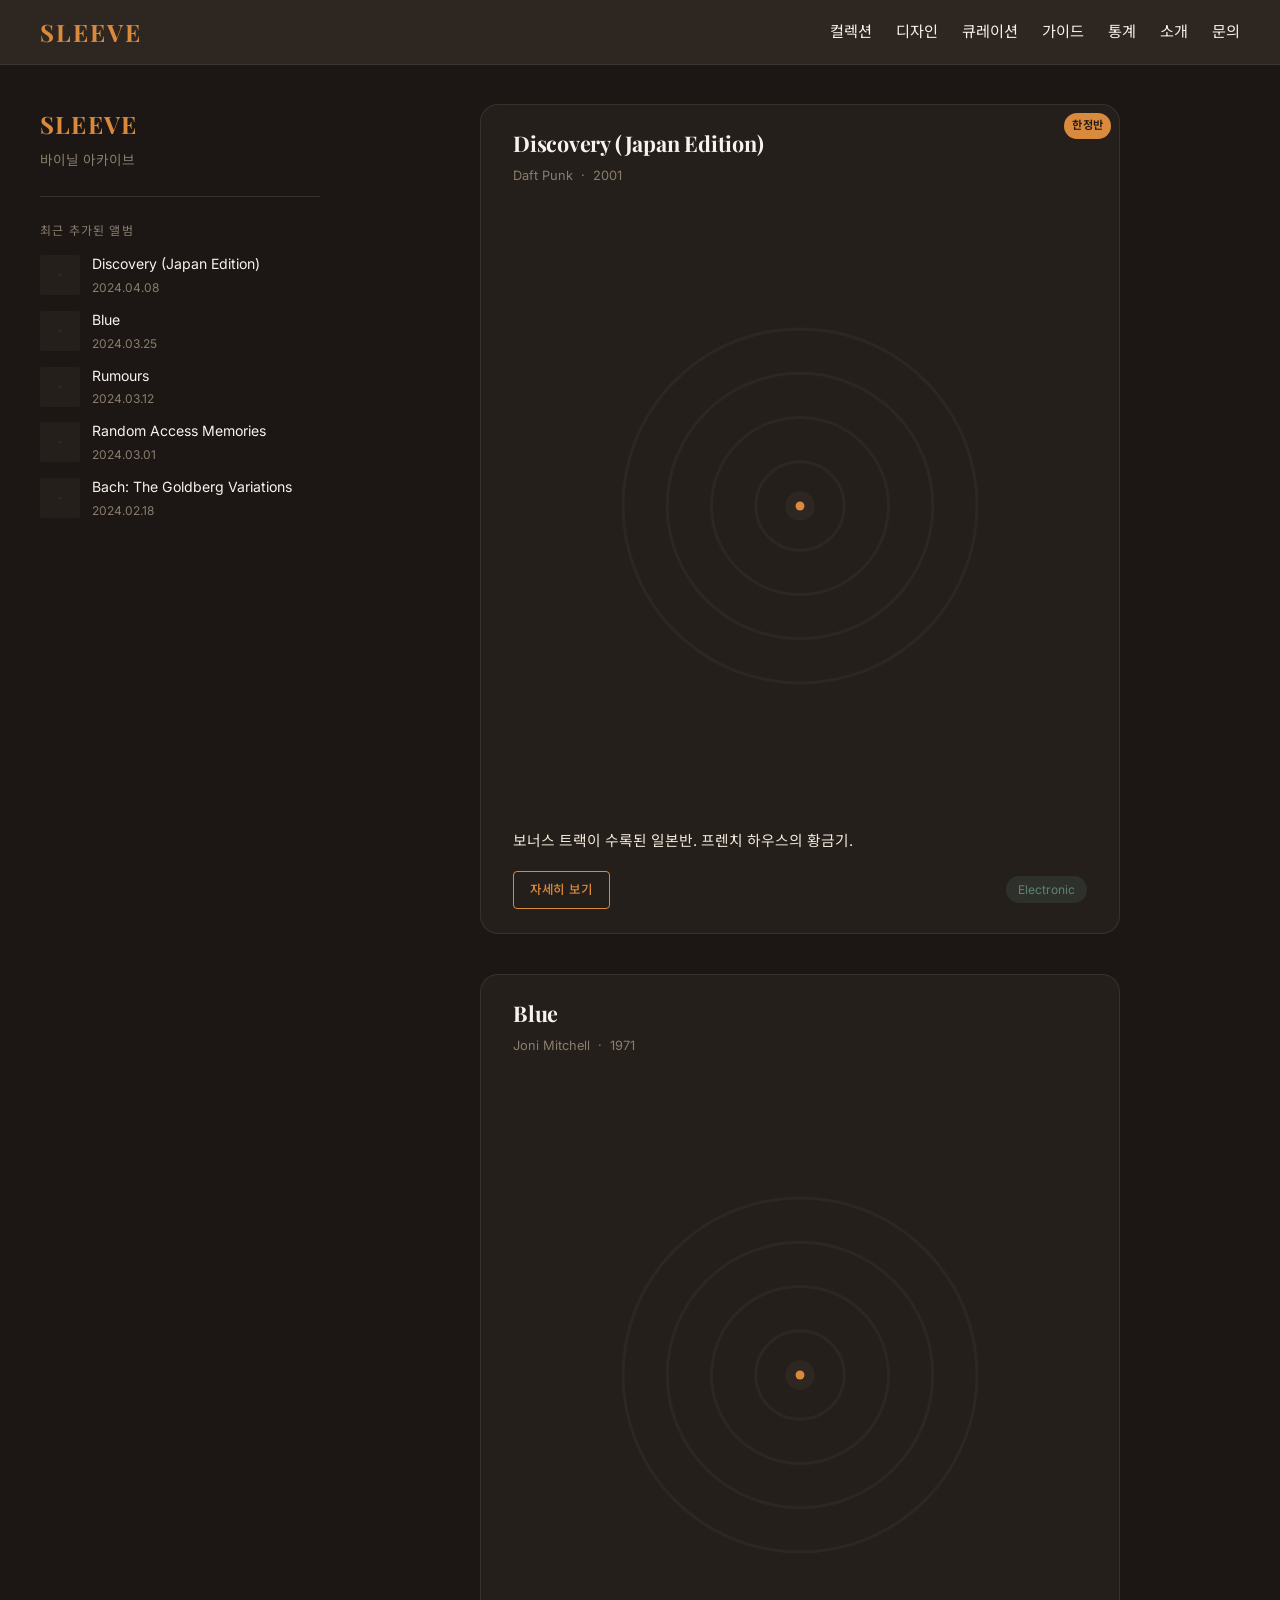
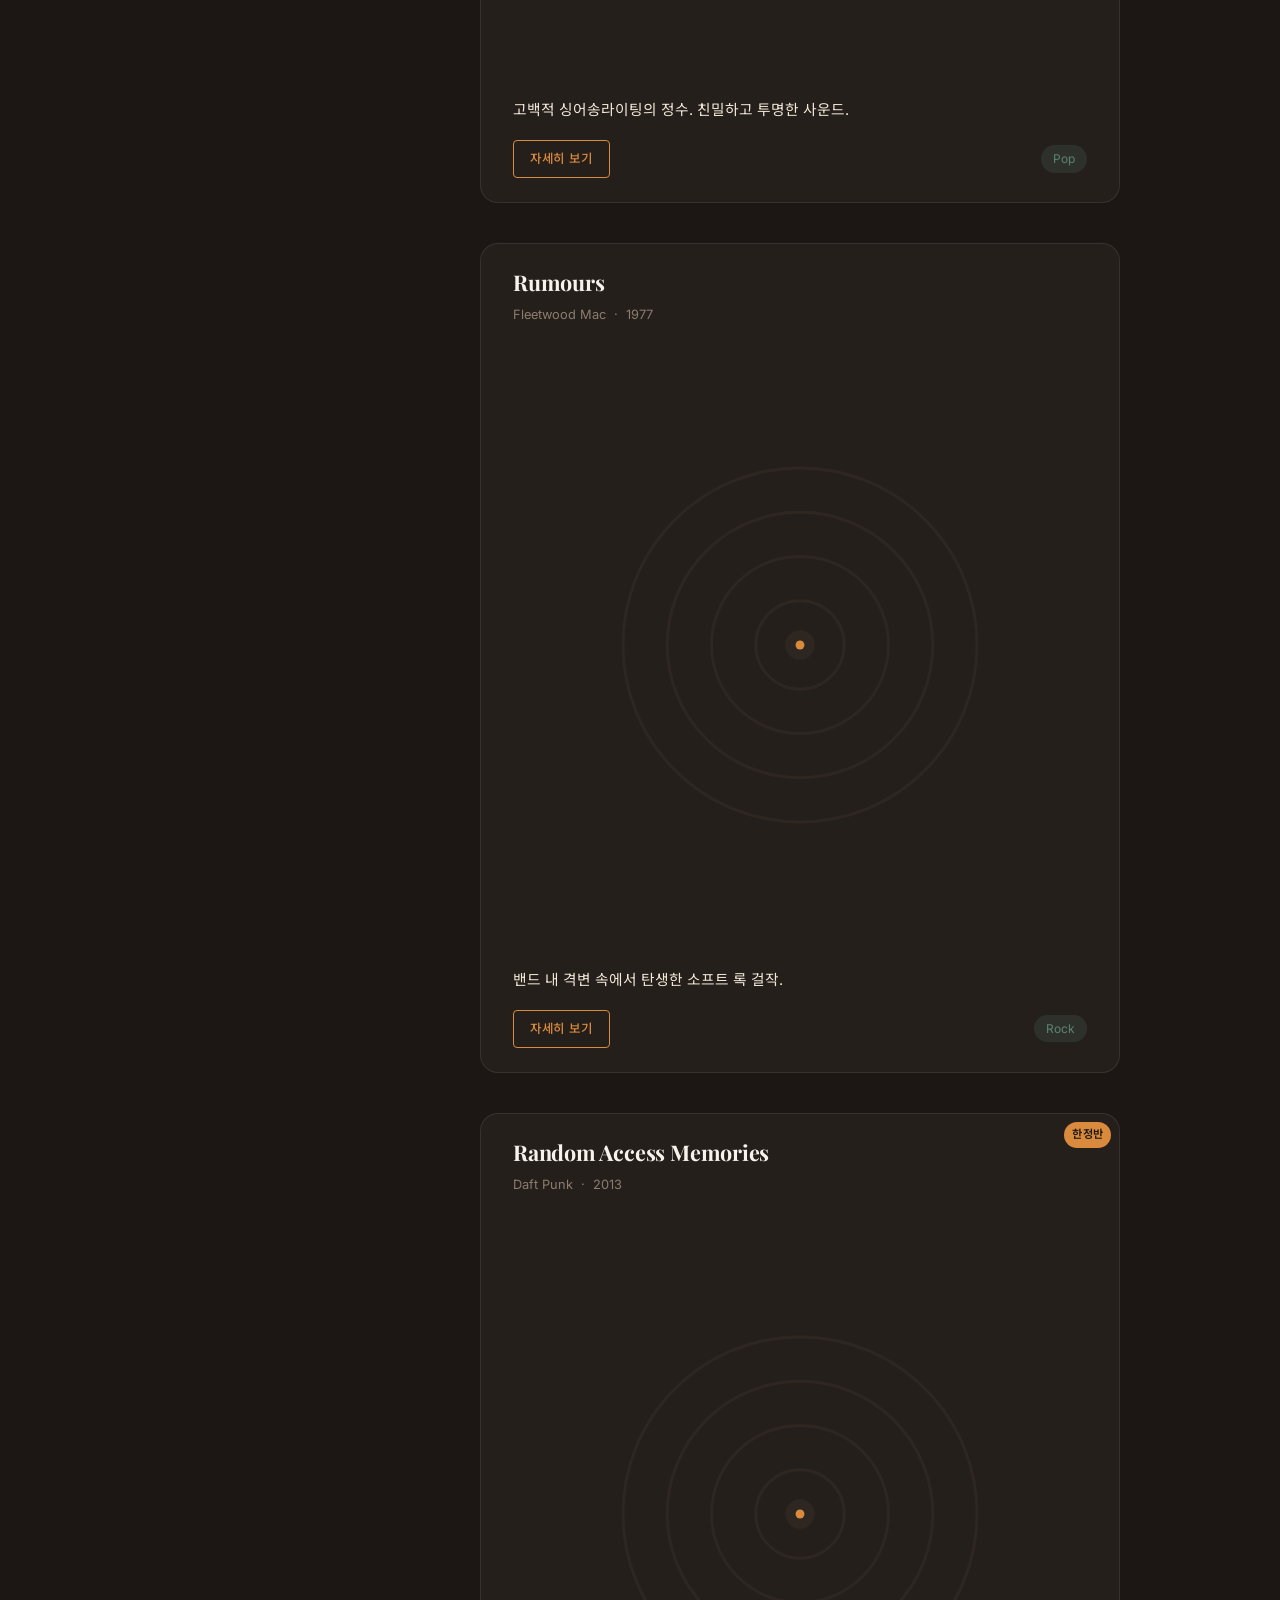
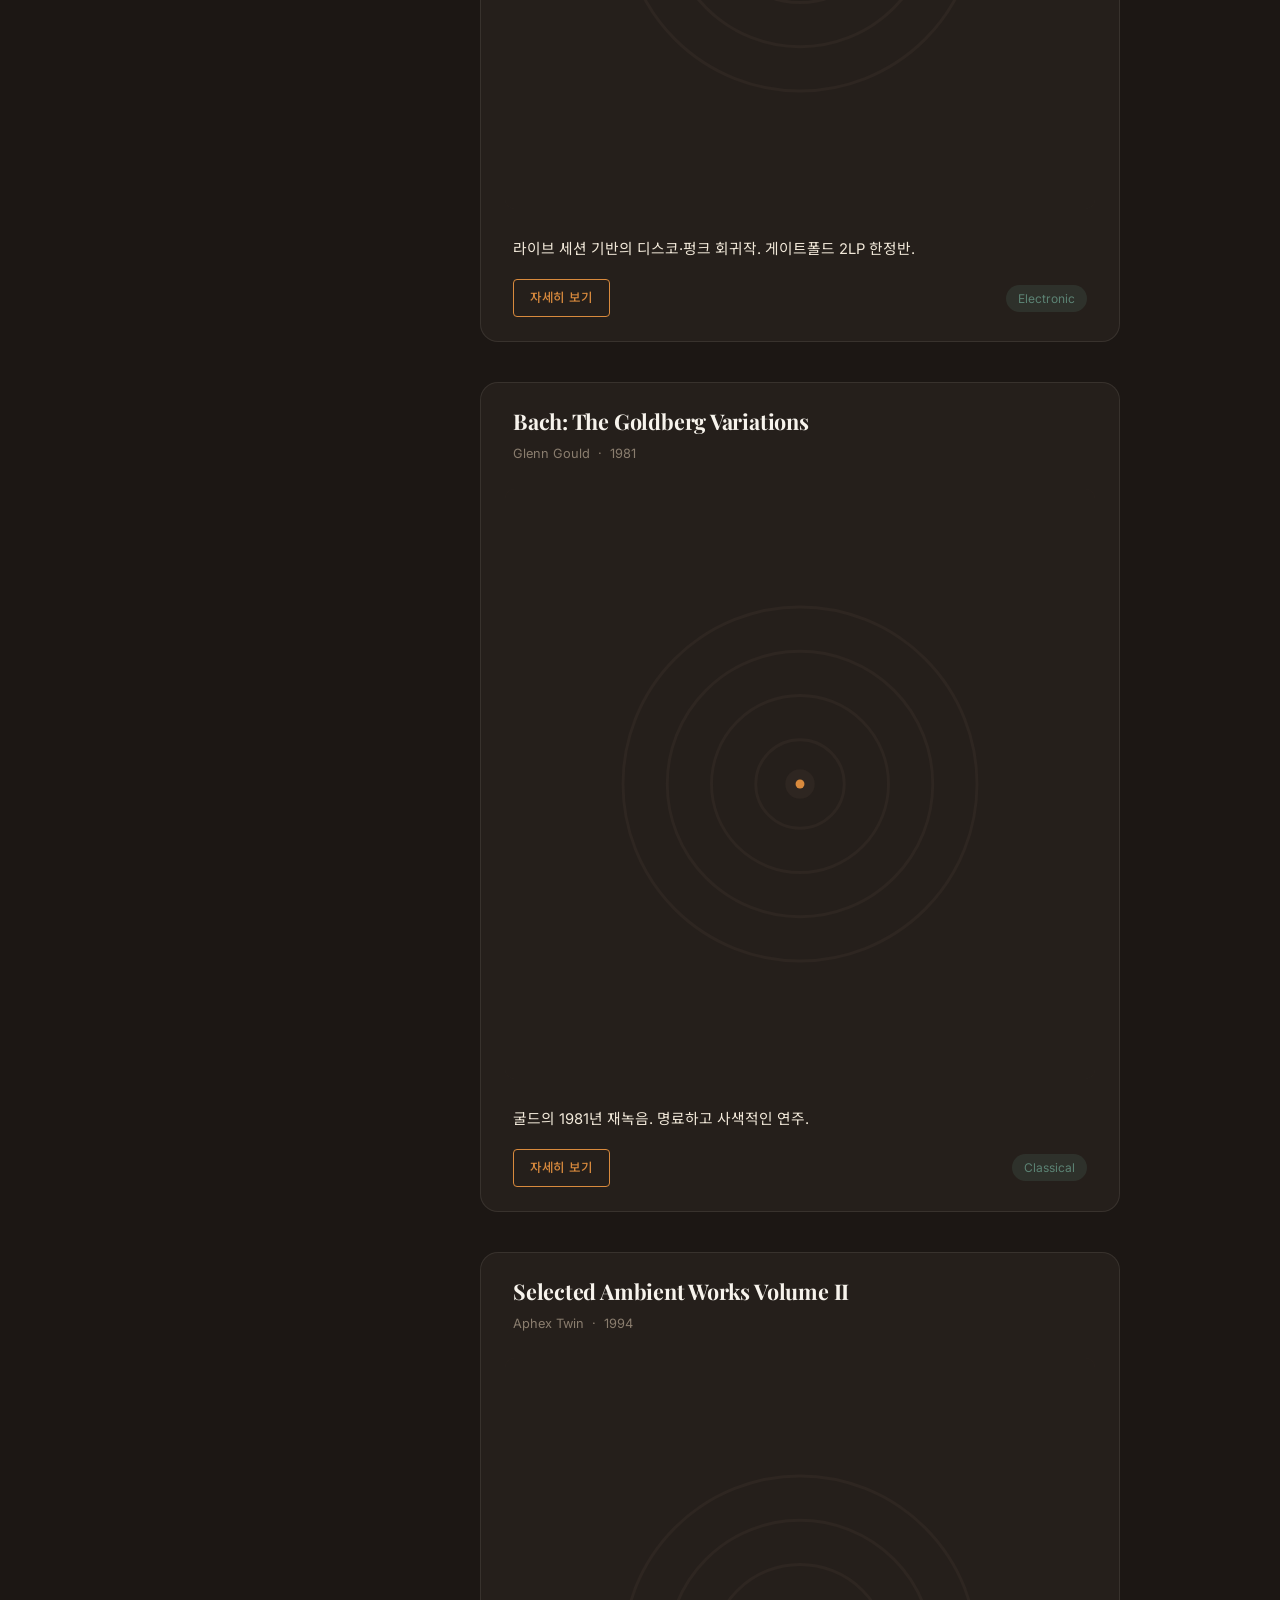
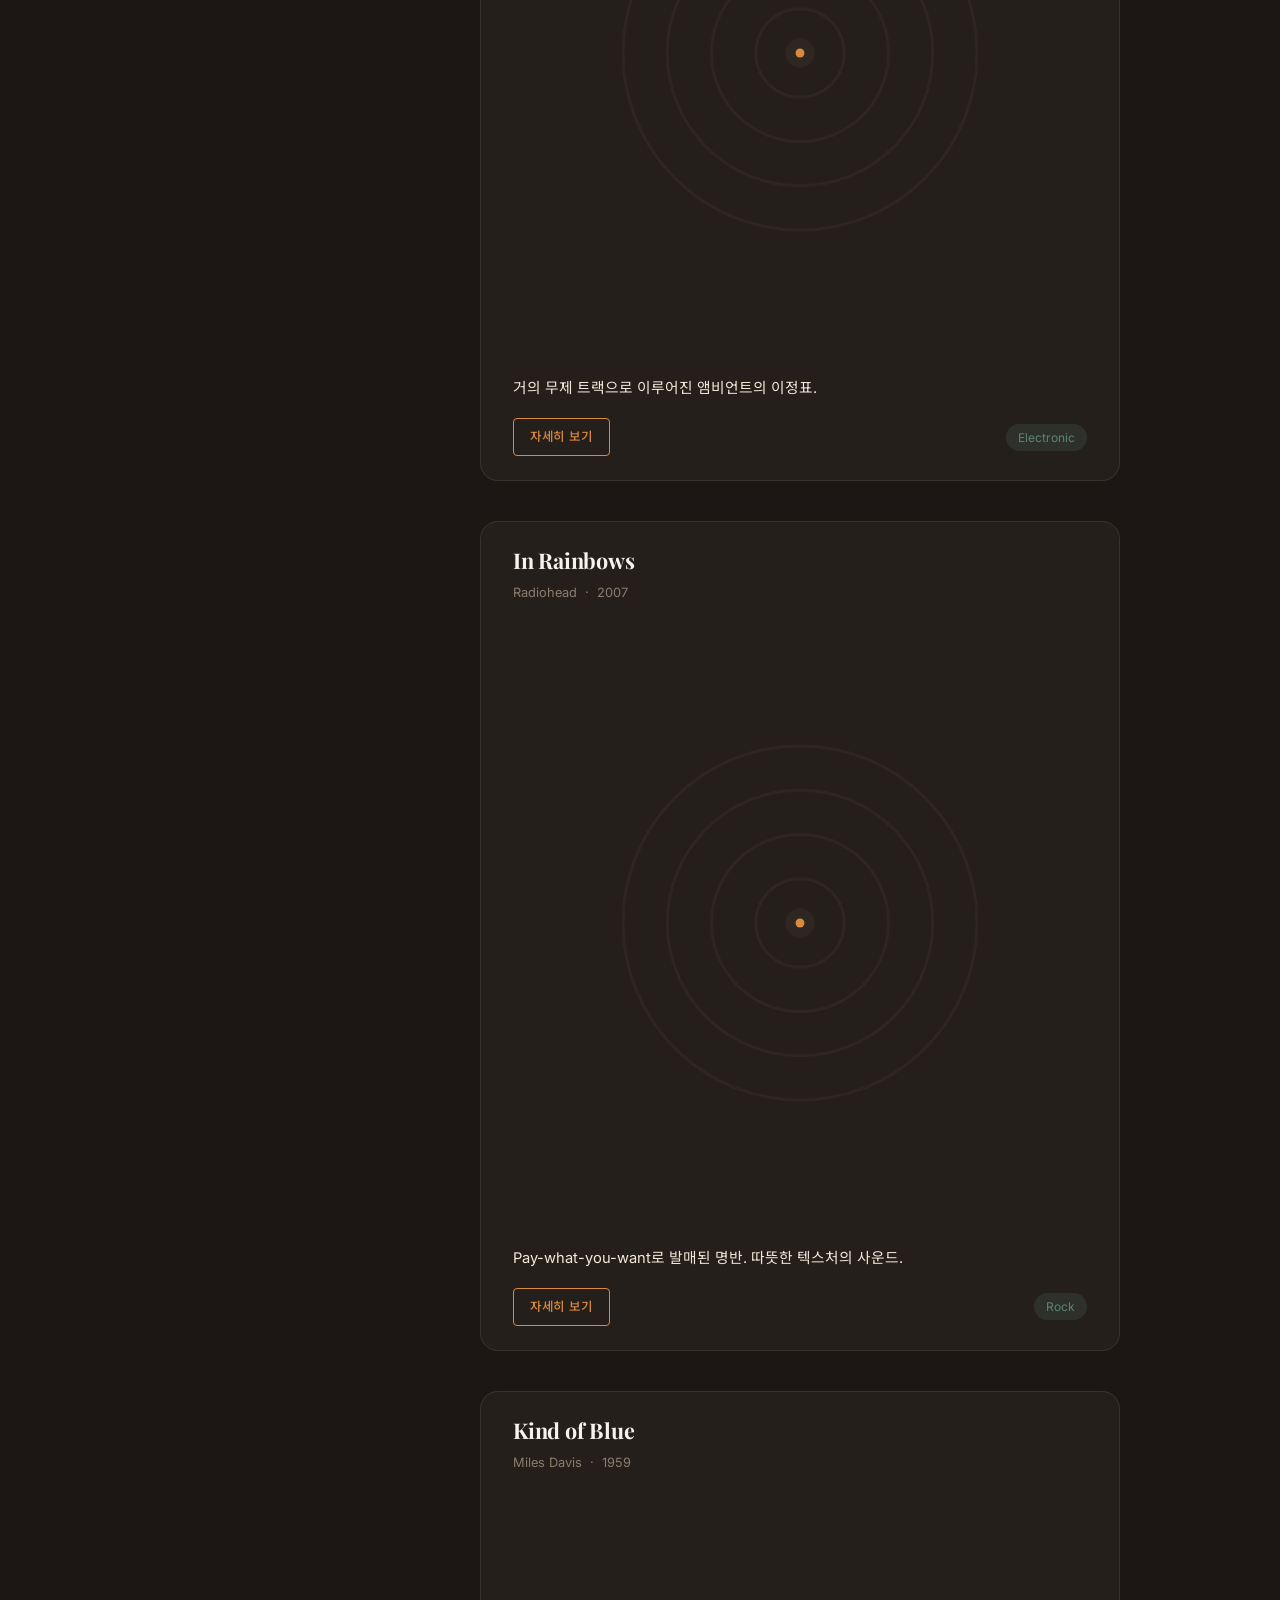
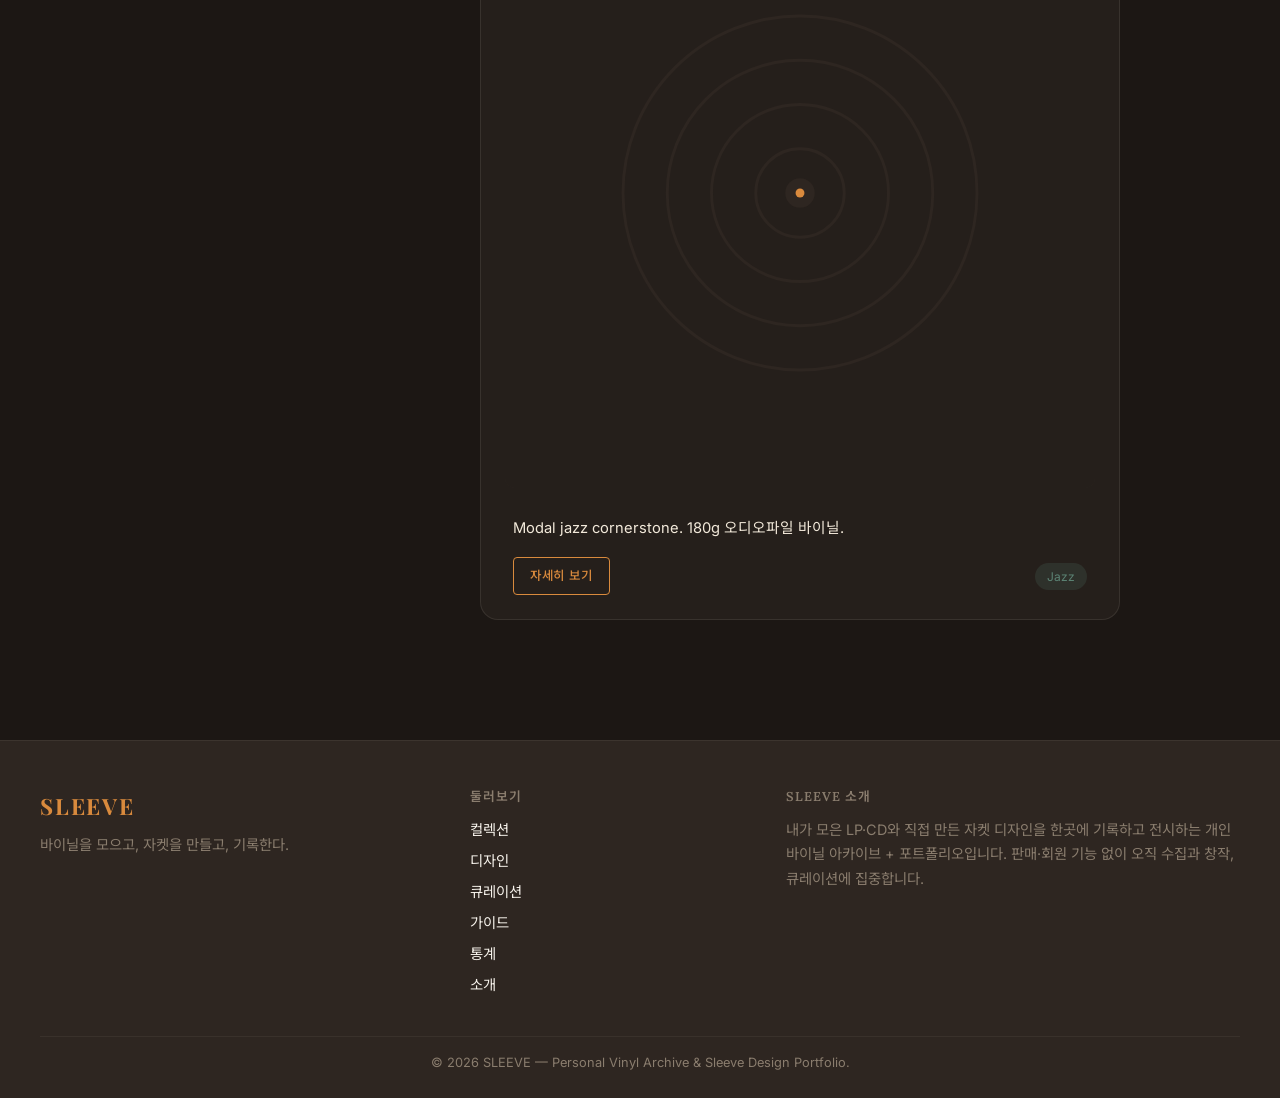
==== commit 5d8128da: "Fix(fe): fix image fallback, 1:1 cover, 3-line excerpt, button footer, sidebar onerror" ====
--- a/index.html
+++ b/index.html
@@ -29,7 +29,7 @@
         <div class="sidebar__recent">
           <p class="sidebar__section-label">최근 추가된 앨범</p>
           <ul id="sidebarAlbums" class="sidebar__list">
-            <li class="sidebar__list-item sidebar__list-item--loading">불러오는 중&hellip;</li>
+            <li class="sidebar__list-item text-muted">불러오는 중&hellip;</li>
           </ul>
         </div>
       </aside>
@@ -50,64 +50,88 @@
   <script>
     (async () => {
       const e = SLEEVE.escapeHTML;
+      const PH = 'assets/img/ui/placeholder.svg';
+      const onerr = `this.onerror=null;this.src='${PH}'`;
+
       const sidebarEl = document.getElementById('sidebarAlbums');
-      const feedEl = document.getElementById('feedPosts');
+      const feedEl    = document.getElementById('feedPosts');
 
       const albums = await SLEEVE.loadAlbums();
-
-      // created_at 내림차순 정렬 (문자열 "YYYY-MM-DD" 비교)
       const sorted = albums
         .slice()
         .sort((a, b) => String(b.created_at).localeCompare(String(a.created_at)));
 
-      /* ---------- 사이드바: 최근 추가된 앨범 최대 5개 ---------- */
+      /* ---------- 사이드바: 최근 5개 ---------- */
       if (sorted.length) {
         sidebarEl.innerHTML = sorted.slice(0, 5).map((a) => `
           <li class="sidebar__list-item">
             <a href="album.html?id=${e(a.id)}" class="sidebar__album-link">
-              <img class="sidebar__thumb" data-src="${e(a.cover_path)}" src="assets/img/ui/placeholder.svg" alt="${e(a.title)}" loading="lazy">
+              <img class="sidebar__thumb"
+                   src="${e(a.cover_path)}"
+                   alt="${e(a.title)}"
+                   onerror="${onerr}"
+                   loading="lazy">
               <span class="sidebar__album-info">
                 <span class="sidebar__album-title">${e(a.title)}</span>
                 <span class="sidebar__album-date">${e(SLEEVE.formatDate(a.created_at))}</span>
               </span>
             </a>
-          </li>
-        `).join('');
+          </li>`).join('');
       } else {
         sidebarEl.innerHTML = '<li class="sidebar__list-item text-muted">표시할 음반이 없습니다.</li>';
       }
 
-      /* ---------- 메인 피드: 전체 앨범 포스트 ---------- */
+      /* ---------- 메인 피드 ---------- */
       if (sorted.length) {
         feedEl.innerHTML = sorted.map((a) => {
-          // note excerpt: escape 후에 자른다 (엔티티가 중간에 잘리지 않도록 길이 기준은 원본 escape 결과)
-          let excerptHTML = '';
-          if (a.note && String(a.note).trim()) {
-            const safe = e(a.note);
-            const truncated = safe.length > 150 ? safe.slice(0, 150) + '&hellip;' : safe;
-            excerptHTML = `<p class="post__excerpt">${truncated}</p>`;
-          }
+          // 감상평 3줄 분량(~200자) 미리보기
+          const rawNote = a.note ? String(a.note).trim() : '';
+          const excerptHTML = rawNote
+            ? `<p class="post__excerpt">${e(rawNote)}</p>`
+            : '';
+
+          const limitedBadge = a.is_limited
+            ? '<span class="badge-limited">한정반</span>'
+            : '';
+
           return `
             <article class="post">
               <header class="post__header">
-                <h2 class="post__title"><a href="album.html?id=${e(a.id)}">${e(a.title)}</a></h2>
-                <p class="post__meta"><span>${e(a.genre)}</span> <span>${e(a.format)}</span> <span>${e(String(a.release_year))}</span></p>
+                <h2 class="post__title">
+                  <a href="album.html?id=${e(a.id)}">${e(a.title)}</a>
+                </h2>
+                <p class="post__meta">
+                  <span>${e(a.artist)}</span>
+                  <span>${e(String(a.release_year))}</span>
+                </p>
               </header>
-              <a href="album.html?id=${e(a.id)}" class="post__cover-link">
-                <img class="post__cover" data-src="${e(a.cover_path)}" src="assets/img/ui/placeholder.svg" alt="${e(a.title)} 자켓" loading="lazy">
-              </a>
+
+              <div class="post__cover-wrap">
+                <img class="post__cover"
+                     src="${e(a.cover_path)}"
+                     alt="${e(a.title)} 자켓"
+                     onerror="${onerr}"
+                     loading="lazy">
+              </div>
+
               <div class="post__body">
                 ${excerptHTML}
-                <a href="album.html?id=${e(a.id)}" class="post__more">자세히 보기 &rarr;</a>
+                <div class="post__footer">
+                  <a href="album.html?id=${e(a.id)}" class="post__more" tabindex="0">
+                    자세히 보기
+                  </a>
+                  <div class="post__tags">
+                    <span class="tag">${e(a.genre)}</span>
+                    ${limitedBadge}
+                  </div>
+                </div>
               </div>
-            </article>
-          `;
+            </article>`;
         }).join('');
       } else {
         feedEl.innerHTML = '<div class="empty-state"><p>아직 기록된 음반이 없습니다.</p></div>';
       }
 
-      // 동적으로 추가된 이미지에 lazy load 재적용
       if (typeof window.initLazyLoad === 'function') window.initLazyLoad();
     })();
   </script>
--- a/assets/css/pages.css
+++ b/assets/css/pages.css
@@ -721,87 +721,132 @@
   color: var(--muted);
 }
 
-/* Feed (post cards) */
-.feed {
-  display: flex;
-  flex-direction: column;
-  gap: var(--space-8);
+/* ============================ Feed (post cards) ============================ */
+#feedPosts {
+  display: flex;
+  flex-direction: column;
+  gap: var(--space-7);
 }
 
 .post {
+  position: relative;
+  width: 100%;
+  max-width: 640px;
+  margin: 0 auto;
   background-color: var(--bg-card);
   border: 1px solid rgba(var(--line-rgb), 0.1);
   border-radius: var(--radius-lg);
   overflow: hidden;
-  transition: border-color var(--transition-base);
+  transition: border-color var(--transition-base), transform var(--transition-base);
+  cursor: pointer;
 }
 
 .post:hover {
-  border-color: rgba(var(--line-rgb), 0.3);
+  border-color: rgba(var(--amber-rgb, 217 138 61), 0.4);
+  transform: translateY(-2px);
 }
 
 .post__header {
-  padding: var(--space-5) var(--space-6) 0;
+  padding: var(--space-5) var(--space-6) var(--space-3);
 }
 
 .post__title {
   font-family: var(--font-display);
-  font-size: clamp(1.1rem, 2vw, 1.4rem);
+  font-size: clamp(1.1rem, 2vw, 1.35rem);
   line-height: 1.3;
   margin-bottom: var(--space-2);
 }
 
+/* stretched-link: 제목 a가 카드 전체를 덮어 어디서든 클릭 가능 */
 .post__title a {
   color: var(--paper);
   transition: color var(--transition-base);
 }
 
-.post__title a:hover {
+.post__title a::after {
+  content: '';
+  position: absolute;
+  inset: 0;
+}
+
+.post:hover .post__title a {
   color: var(--amber);
 }
 
 .post__meta {
   display: flex;
-  gap: var(--space-3);
-  color: var(--muted);
-  font-size: 0.82rem;
-  margin-bottom: var(--space-4);
+  gap: var(--space-2);
+  color: var(--muted);
+  font-size: 0.8rem;
 }
 
 .post__meta span + span::before {
   content: '·';
-  margin-right: var(--space-3);
-}
-
-.post__cover-link {
-  display: block;
+  margin-right: var(--space-2);
+}
+
+/* 커버 이미지 래퍼: 좌우 패딩으로 카드 벽에서 띄움 */
+.post__cover-wrap {
+  padding: var(--space-3) var(--space-5);
 }
 
 .post__cover {
   width: 100%;
-  aspect-ratio: 16 / 9;
+  aspect-ratio: 1 / 1;
   object-fit: cover;
   display: block;
   background-color: var(--bg-surface);
+  border-radius: var(--radius-md);
 }
 
 .post__body {
-  padding: var(--space-5) var(--space-6) var(--space-6);
-}
-
+  padding: var(--space-4) var(--space-6) var(--space-5);
+}
+
+/* 감상평 3줄 clamp */
 .post__excerpt {
   color: var(--cream);
-  line-height: 1.8;
+  font-size: 0.92rem;
+  line-height: 1.75;
   margin-bottom: var(--space-4);
-}
-
+  display: -webkit-box;
+  -webkit-line-clamp: 3;
+  -webkit-box-orient: vertical;
+  overflow: hidden;
+}
+
+/* 하단 푸터: "자세히 보기" 버튼 + 태그/배지 */
+.post__footer {
+  display: flex;
+  align-items: center;
+  justify-content: space-between;
+  gap: var(--space-3);
+  flex-wrap: wrap;
+}
+
+.post__tags {
+  display: flex;
+  gap: var(--space-2);
+  align-items: center;
+}
+
+/* "자세히 보기" — 앰버 외곽선 버튼, 호버 시 채워짐 */
 .post__more {
-  color: var(--amber);
-  font-size: 0.9rem;
+  position: relative;
+  z-index: 1;
+  display: inline-block;
+  padding: var(--space-2) var(--space-4);
+  border: 1px solid var(--amber);
+  border-radius: var(--radius-sm);
+  color: var(--amber);
+  font-size: 0.78rem;
   font-weight: 500;
-  transition: color var(--transition-base);
+  letter-spacing: 0.06em;
+  text-transform: uppercase;
+  transition: background-color var(--transition-base), color var(--transition-base);
 }
 
 .post__more:hover {
-  color: var(--amber-d);
-}
+  background-color: var(--amber);
+  color: var(--ink);
+}
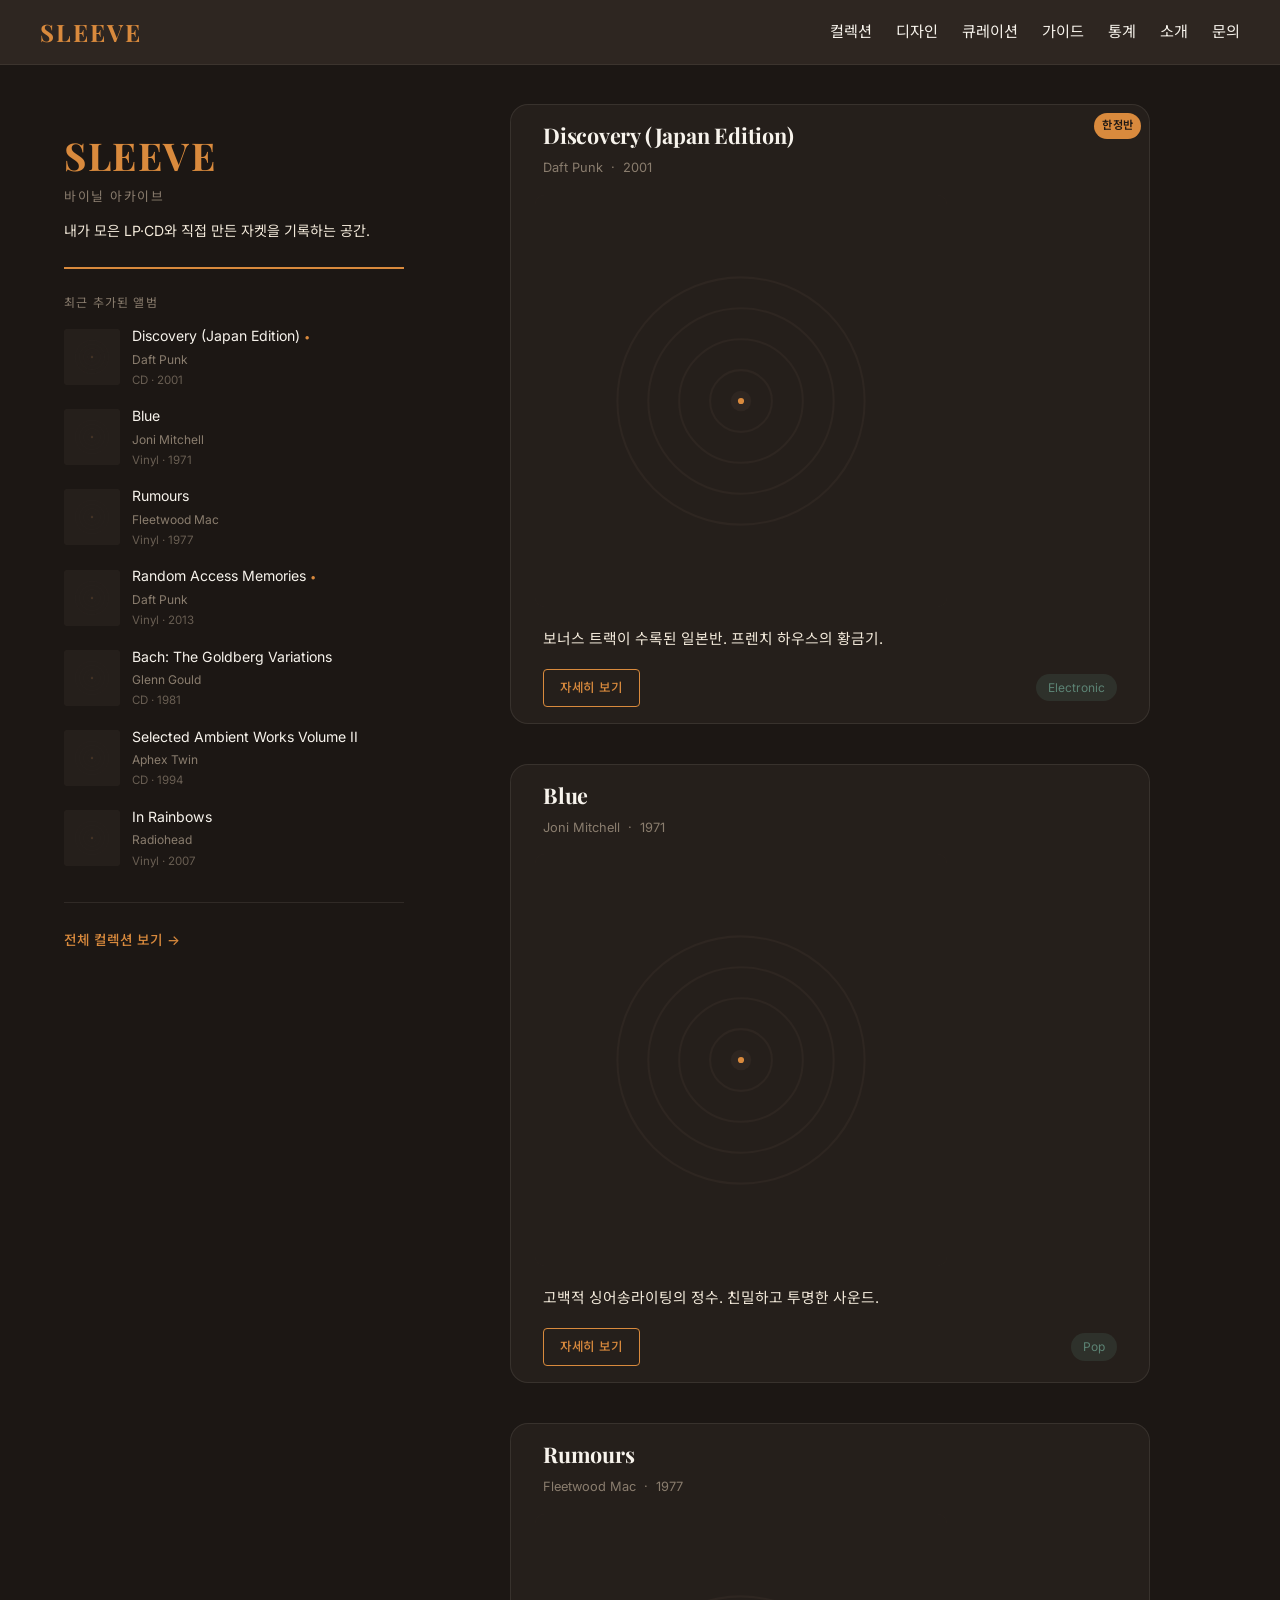
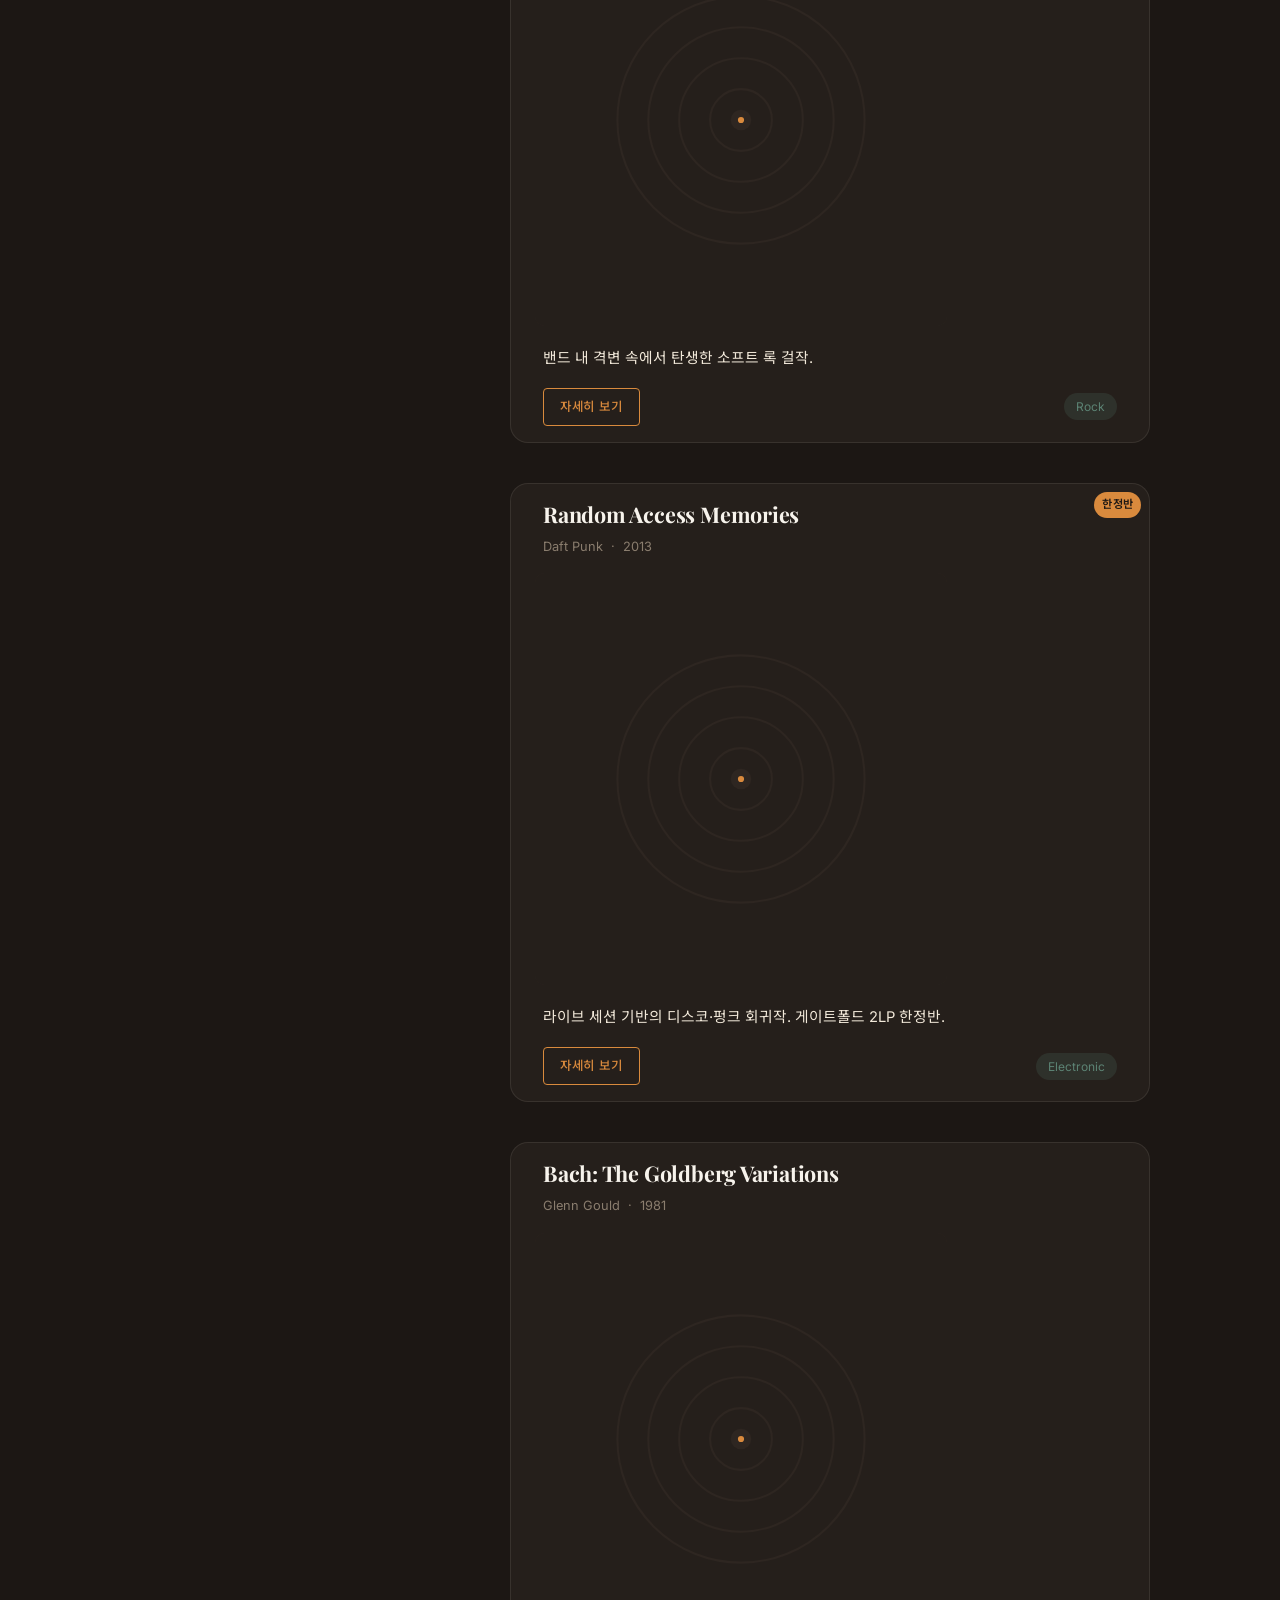
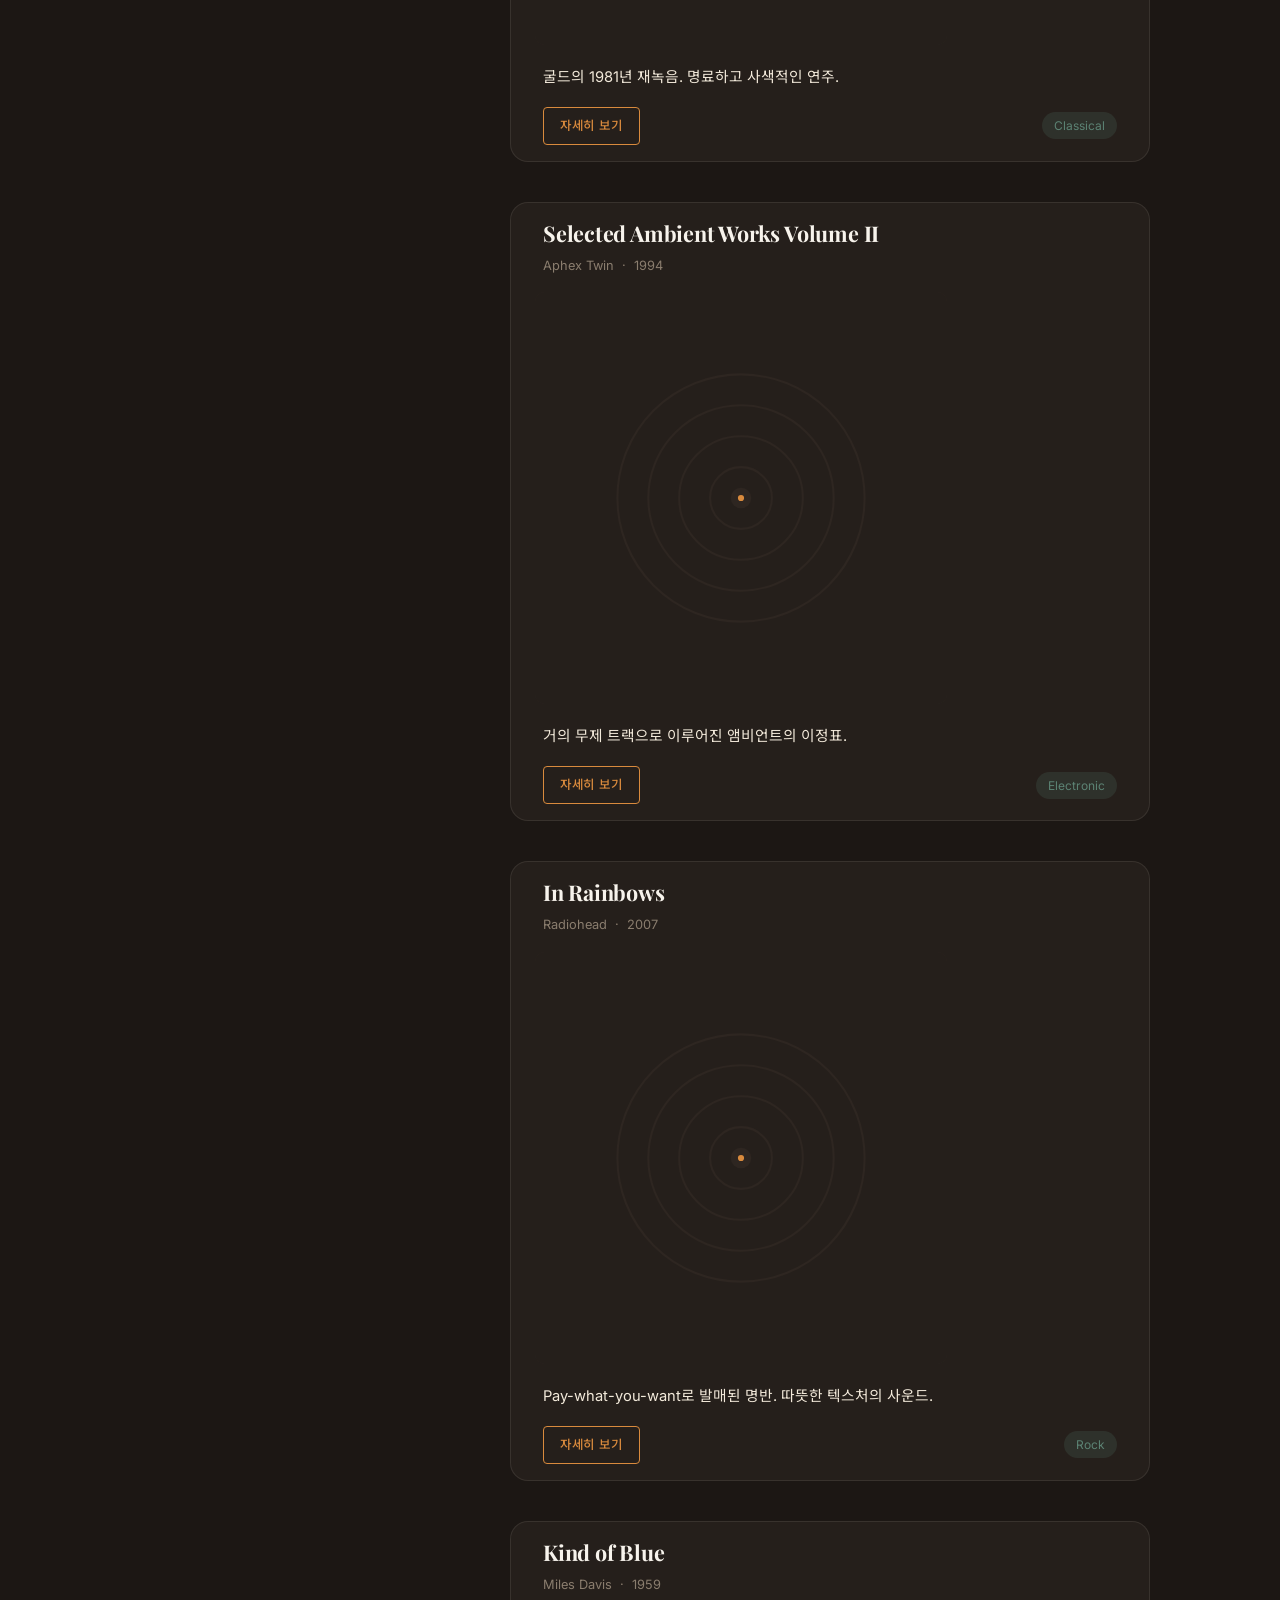
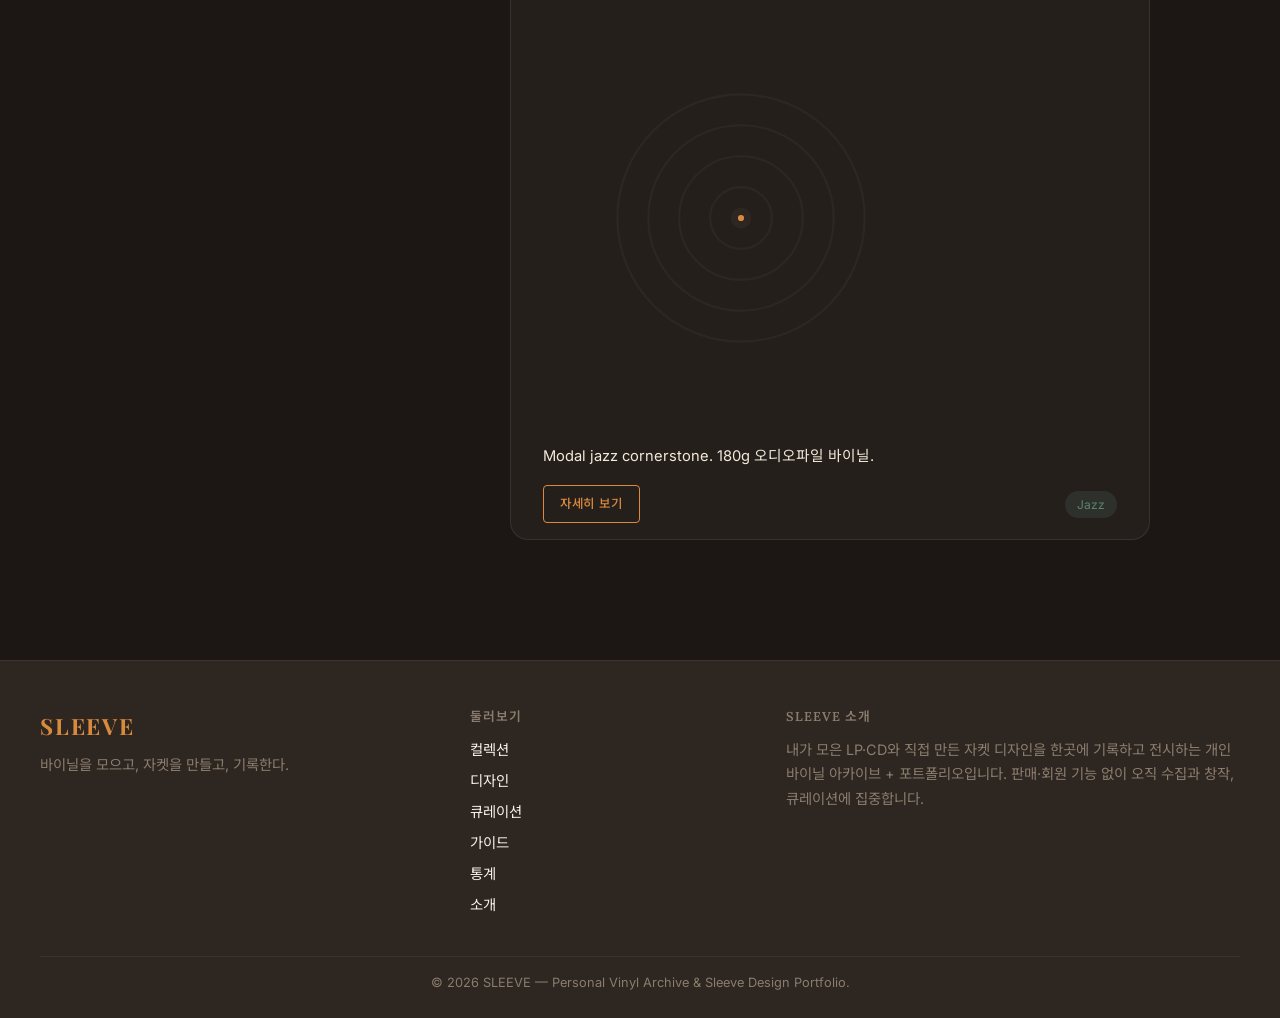
==== commit 6a060347: "Feat(fe): strengthen sidebar hero, expand layout, constrain feed cover size" ====
--- a/index.html
+++ b/index.html
@@ -24,13 +24,16 @@
         <div class="sidebar__intro">
           <p class="sidebar__site-name">SLEEVE</p>
           <p class="sidebar__tagline">바이닐 아카이브</p>
+          <p class="sidebar__desc">내가 모은 LP·CD와 직접 만든 자켓을 기록하는 공간.</p>
         </div>
-        <hr class="sidebar__divider">
         <div class="sidebar__recent">
           <p class="sidebar__section-label">최근 추가된 앨범</p>
           <ul id="sidebarAlbums" class="sidebar__list">
             <li class="sidebar__list-item text-muted">불러오는 중&hellip;</li>
           </ul>
+        </div>
+        <div class="sidebar__cta">
+          <a href="collection.html" class="sidebar__cta-link">전체 컬렉션 보기 &rarr;</a>
         </div>
       </aside>
 
@@ -61,9 +64,13 @@
         .slice()
         .sort((a, b) => String(b.created_at).localeCompare(String(a.created_at)));
 
-      /* ---------- 사이드바: 최근 5개 ---------- */
+      /* ---------- 사이드바: 최근 7개 ---------- */
       if (sorted.length) {
-        sidebarEl.innerHTML = sorted.slice(0, 5).map((a) => `
+        sidebarEl.innerHTML = sorted.slice(0, 7).map((a) => {
+          const limitedDot = a.is_limited
+            ? ' <span class="sidebar__limited-dot" aria-hidden="true">&bull;</span>'
+            : '';
+          return `
           <li class="sidebar__list-item">
             <a href="album.html?id=${e(a.id)}" class="sidebar__album-link">
               <img class="sidebar__thumb"
@@ -72,11 +79,13 @@
                    onerror="${onerr}"
                    loading="lazy">
               <span class="sidebar__album-info">
-                <span class="sidebar__album-title">${e(a.title)}</span>
-                <span class="sidebar__album-date">${e(SLEEVE.formatDate(a.created_at))}</span>
+                <span class="sidebar__album-title">${e(a.title)}${limitedDot}</span>
+                <span class="sidebar__album-artist">${e(a.artist)}</span>
+                <span class="sidebar__album-meta">${e(a.format)} &middot; ${e(String(a.release_year))}</span>
               </span>
             </a>
-          </li>`).join('');
+          </li>`;
+        }).join('');
       } else {
         sidebarEl.innerHTML = '<li class="sidebar__list-item text-muted">표시할 음반이 없습니다.</li>';
       }
--- a/assets/css/pages.css
+++ b/assets/css/pages.css
@@ -619,16 +619,19 @@
 
 
 /* ============================ Main layout (index.html) ============================ */
+/* base.css의 .container 는 건드리지 않고, index 메인 레이아웃 폭을 여기서 확장 */
 .main-layout {
   display: grid;
   grid-template-columns: 1fr;
   gap: var(--space-7);
-  padding: var(--space-7) 0;
+  max-width: 1300px;
+  margin: 0 auto;
+  padding: var(--space-7) var(--space-5);
 }
 
 @media (min-width: 1200px) {
   .main-layout {
-    grid-template-columns: 280px 1fr;
+    grid-template-columns: 340px 1fr;
     align-items: start;
   }
 }
@@ -640,27 +643,33 @@
 }
 
 .sidebar__intro {
+  padding: var(--space-6) 0 var(--space-5);
+  border-bottom: 2px solid var(--amber);
   margin-bottom: var(--space-5);
 }
 
 .sidebar__site-name {
   font-family: var(--font-display);
-  font-size: 1.5rem;
+  font-size: clamp(2rem, 3vw, 3rem);
   font-weight: 700;
   color: var(--amber);
-  letter-spacing: 0.05em;
+  letter-spacing: 0.04em;
+  line-height: 1;
+  margin-bottom: var(--space-2);
 }
 
 .sidebar__tagline {
   color: var(--muted);
-  font-size: 0.85rem;
-  margin-top: var(--space-1);
-}
-
-.sidebar__divider {
-  border: none;
-  border-top: 1px solid rgba(var(--line-rgb), 0.15);
-  margin: var(--space-5) 0;
+  font-size: 0.8rem;
+  text-transform: uppercase;
+  letter-spacing: 0.12em;
+  margin-bottom: var(--space-3);
+}
+
+.sidebar__desc {
+  color: var(--cream);
+  font-size: 0.88rem;
+  line-height: 1.6;
 }
 
 .sidebar__section-label {
@@ -676,7 +685,7 @@
   padding: 0;
   display: flex;
   flex-direction: column;
-  gap: var(--space-3);
+  gap: var(--space-4);
 }
 
 .sidebar__album-link {
@@ -692,8 +701,8 @@
 }
 
 .sidebar__thumb {
-  width: 40px;
-  height: 40px;
+  width: 56px;
+  height: 56px;
   object-fit: cover;
   border-radius: var(--radius-sm);
   flex-shrink: 0;
@@ -716,9 +725,41 @@
   transition: color var(--transition-base);
 }
 
-.sidebar__album-date {
+.sidebar__album-artist {
   font-size: 0.75rem;
   color: var(--muted);
+  white-space: nowrap;
+  overflow: hidden;
+  text-overflow: ellipsis;
+}
+
+.sidebar__album-meta {
+  font-size: 0.72rem;
+  color: var(--muted);
+  opacity: 0.7;
+}
+
+.sidebar__limited-dot {
+  color: var(--amber);
+  font-size: 0.7rem;
+}
+
+/* Sidebar CTA */
+.sidebar__cta {
+  margin-top: var(--space-6);
+  padding-top: var(--space-5);
+  border-top: 1px solid rgba(var(--line-rgb), 0.1);
+}
+
+.sidebar__cta-link {
+  color: var(--amber);
+  font-size: 0.85rem;
+  font-weight: 500;
+  transition: color var(--transition-base);
+}
+
+.sidebar__cta-link:hover {
+  color: var(--amber-d);
 }
 
 /* ============================ Feed (post cards) ============================ */
@@ -747,7 +788,7 @@
 }
 
 .post__header {
-  padding: var(--space-5) var(--space-6) var(--space-3);
+  padding: var(--space-4) var(--space-6) var(--space-2);
 }
 
 .post__title {
@@ -785,9 +826,10 @@
   margin-right: var(--space-2);
 }
 
-/* 커버 이미지 래퍼: 좌우 패딩으로 카드 벽에서 띄움 */
+/* 커버 이미지 래퍼: 좌우 패딩으로 카드 벽에서 띄우고, 폭을 제한해 한 화면에 카드 여러 개 노출 */
 .post__cover-wrap {
-  padding: var(--space-3) var(--space-5);
+  max-width: 460px;
+  padding: var(--space-2) var(--space-5);
 }
 
 .post__cover {
@@ -800,7 +842,7 @@
 }
 
 .post__body {
-  padding: var(--space-4) var(--space-6) var(--space-5);
+  padding: var(--space-3) var(--space-6) var(--space-4);
 }
 
 /* 감상평 3줄 clamp */
@@ -808,6 +850,7 @@
   color: var(--cream);
   font-size: 0.92rem;
   line-height: 1.75;
+  max-width: 60ch;
   margin-bottom: var(--space-4);
   display: -webkit-box;
   -webkit-line-clamp: 3;
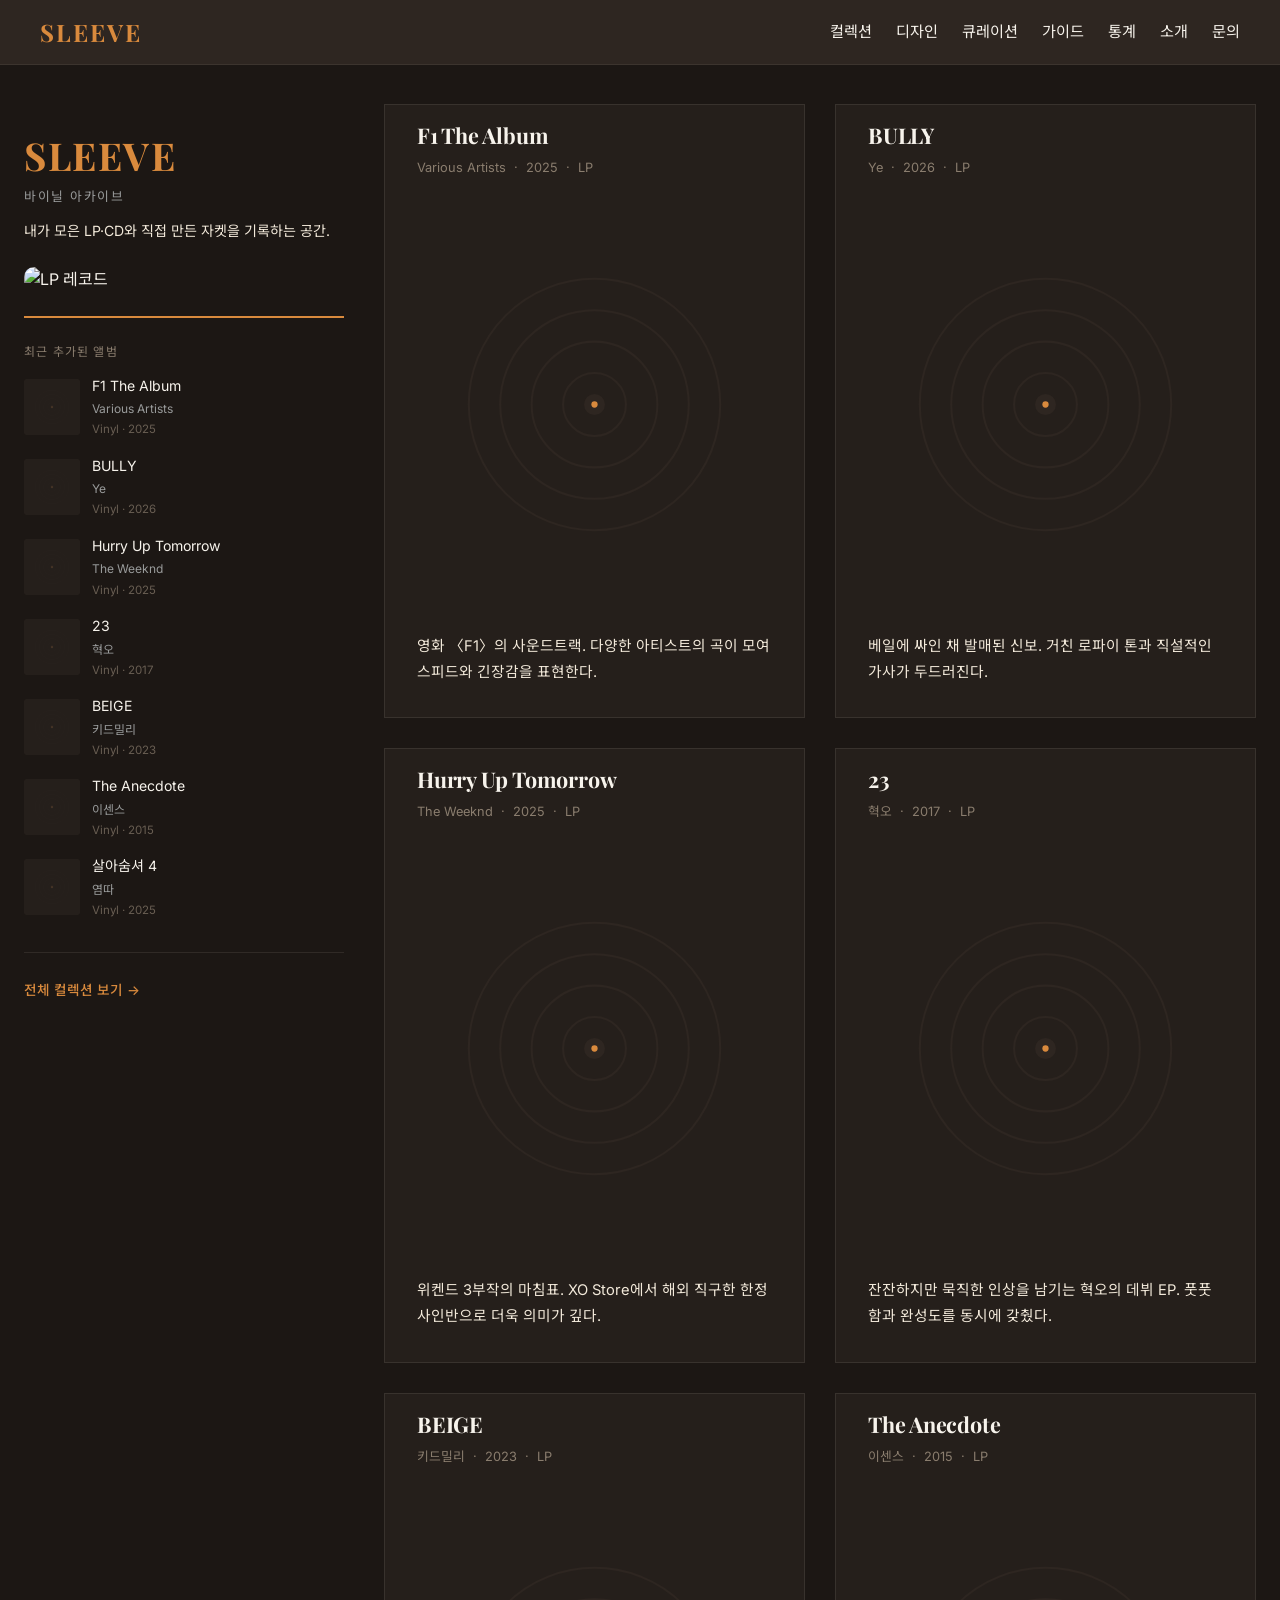
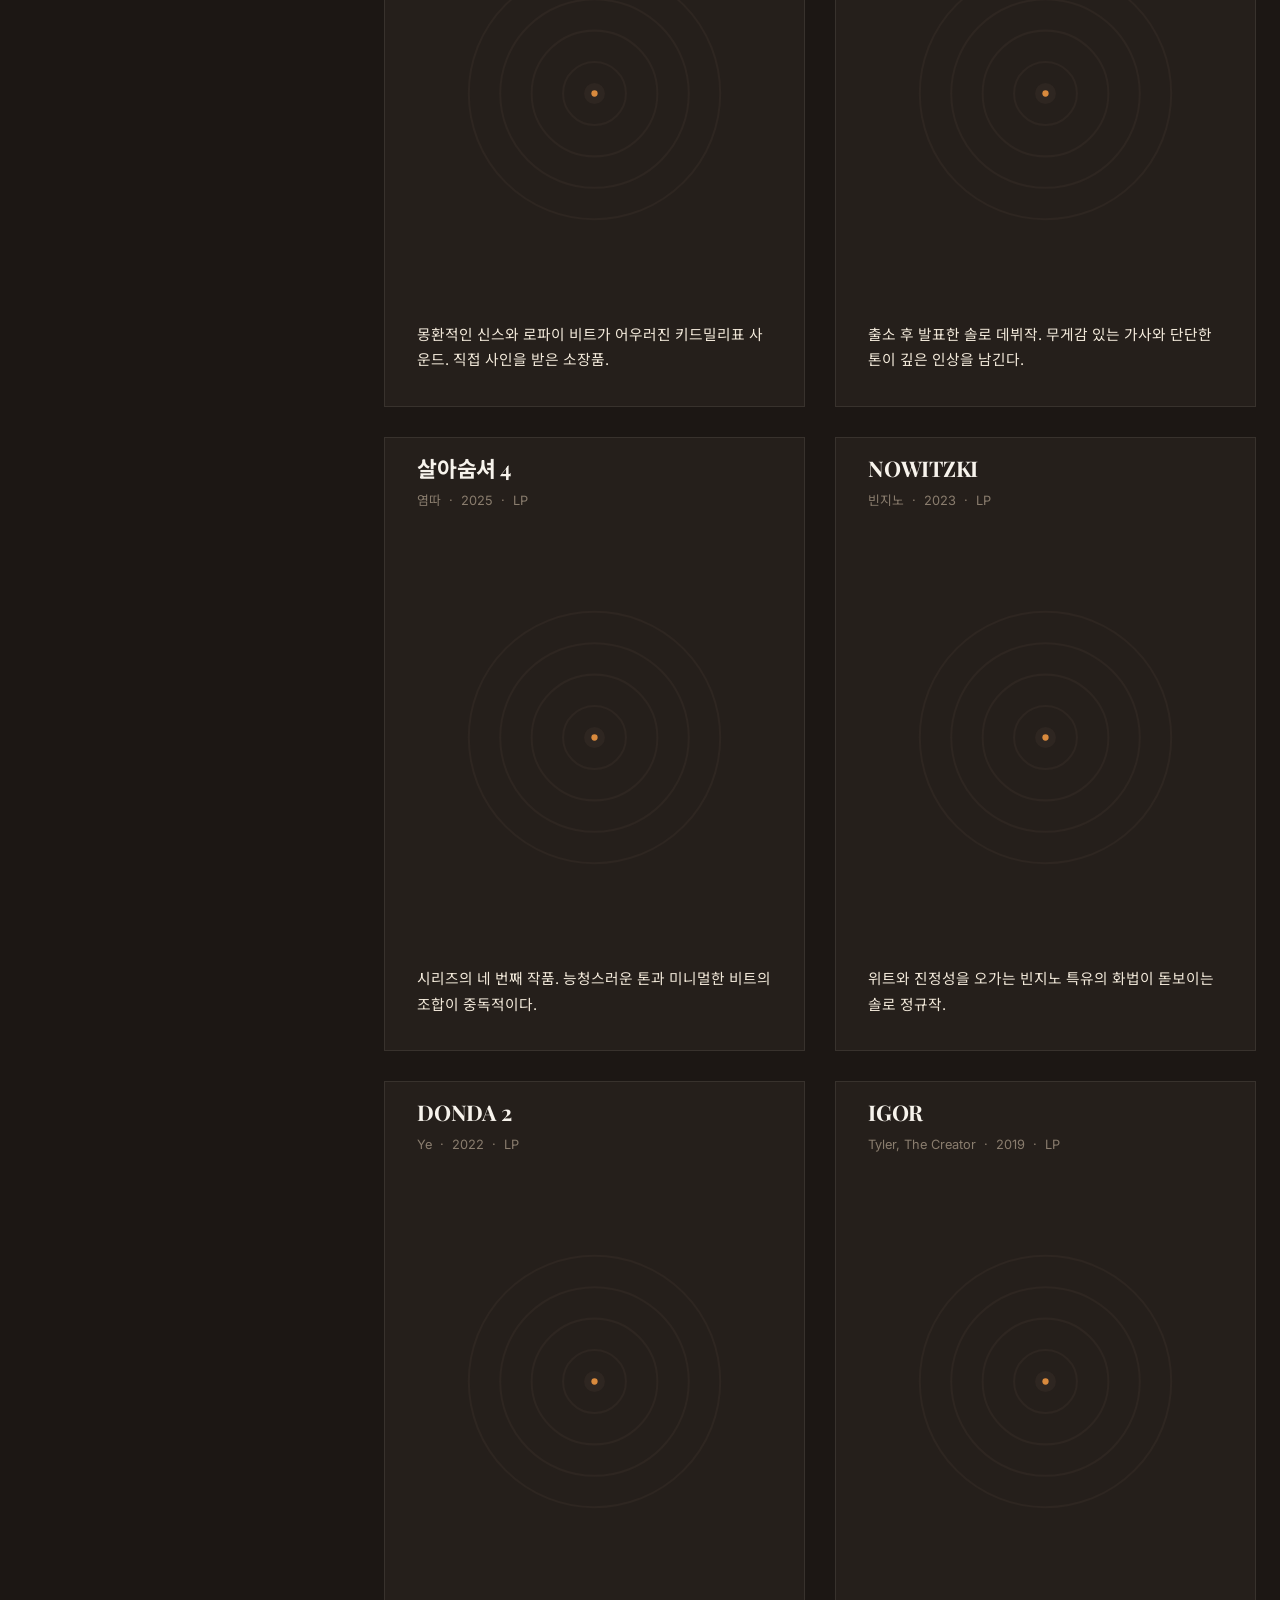
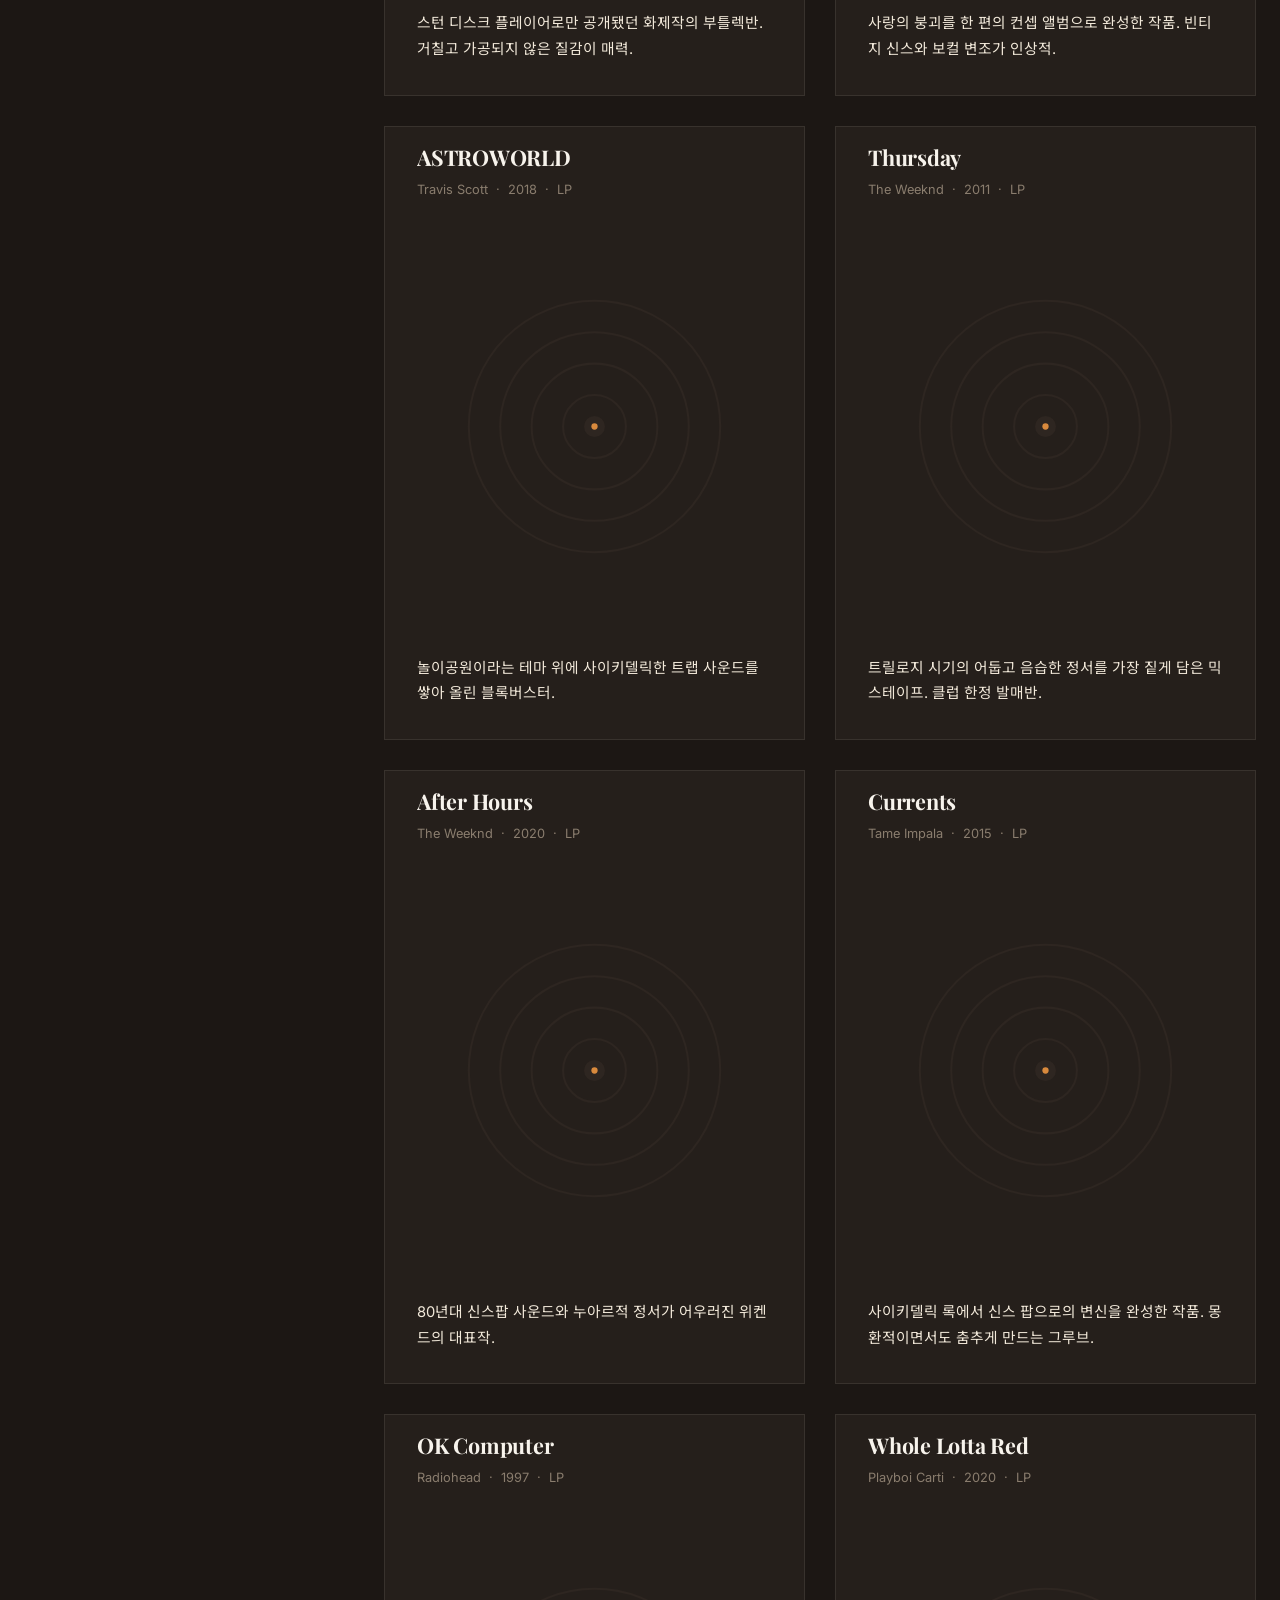
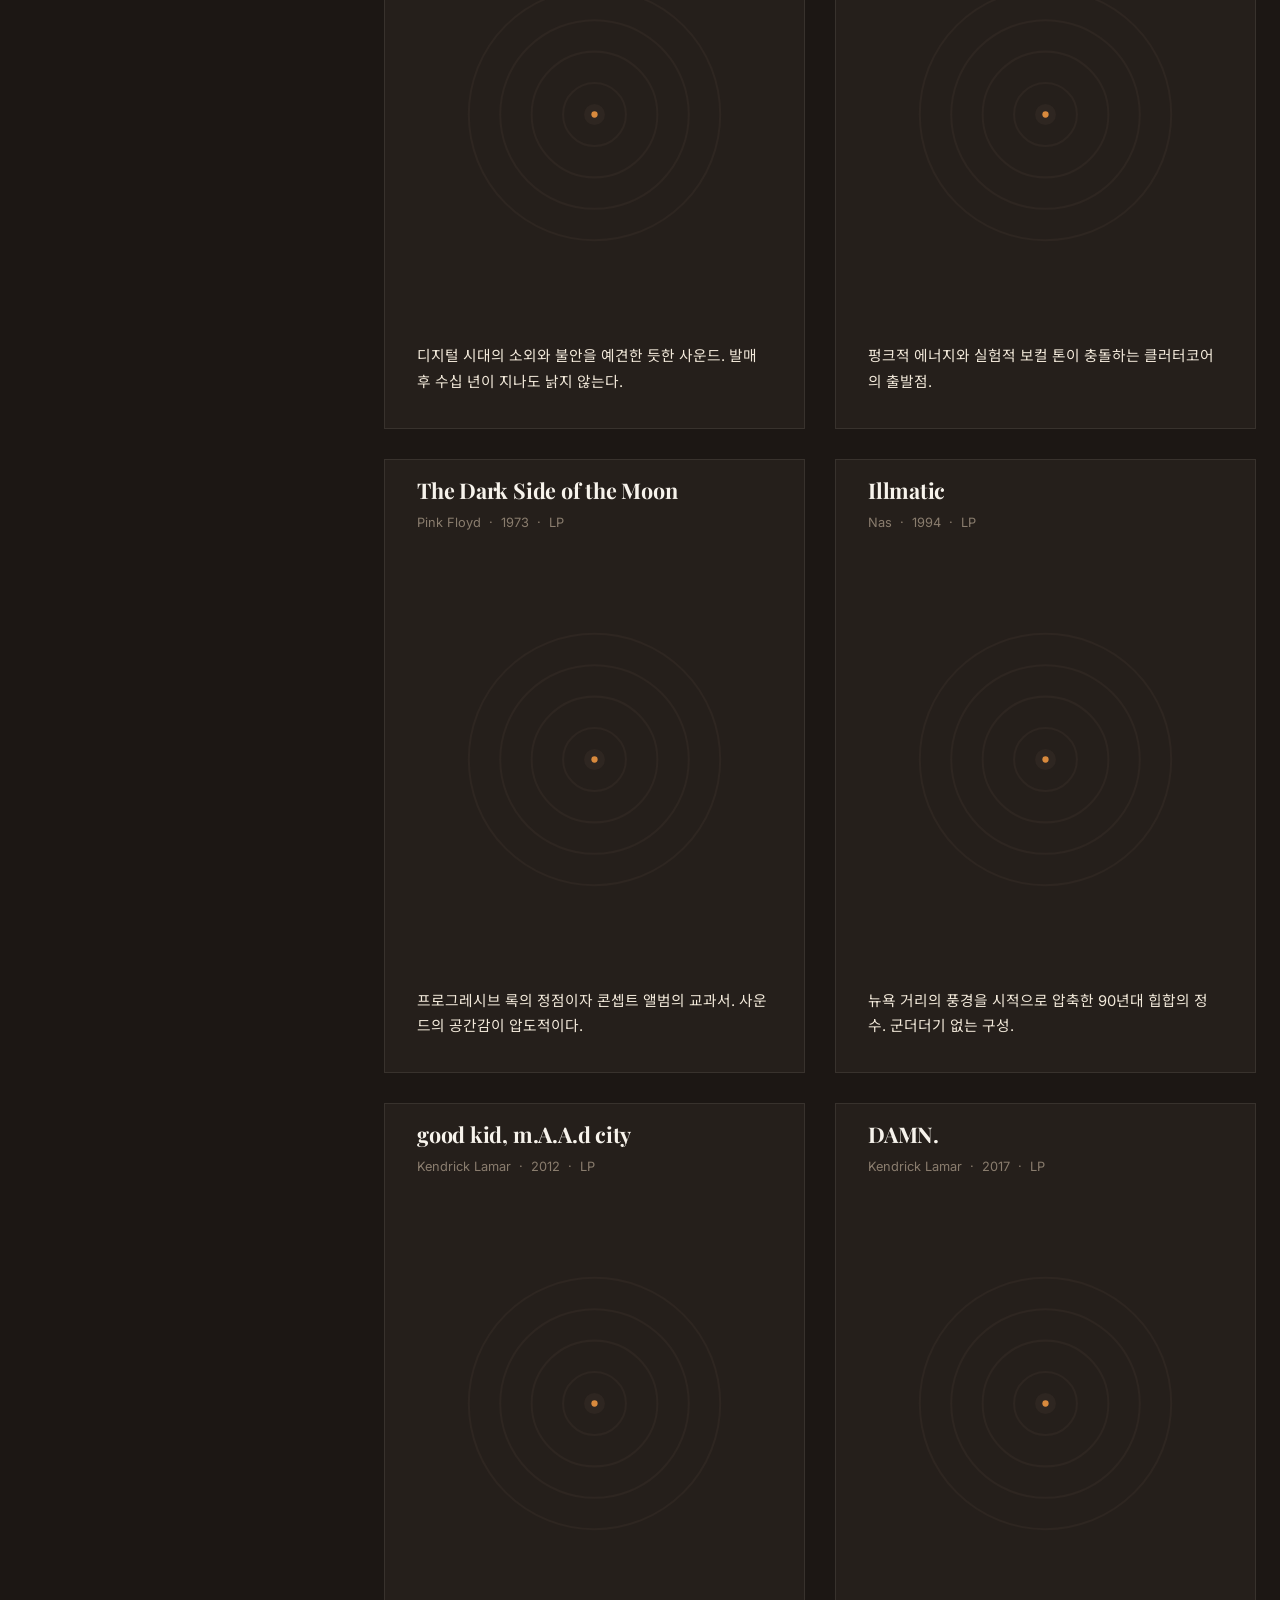
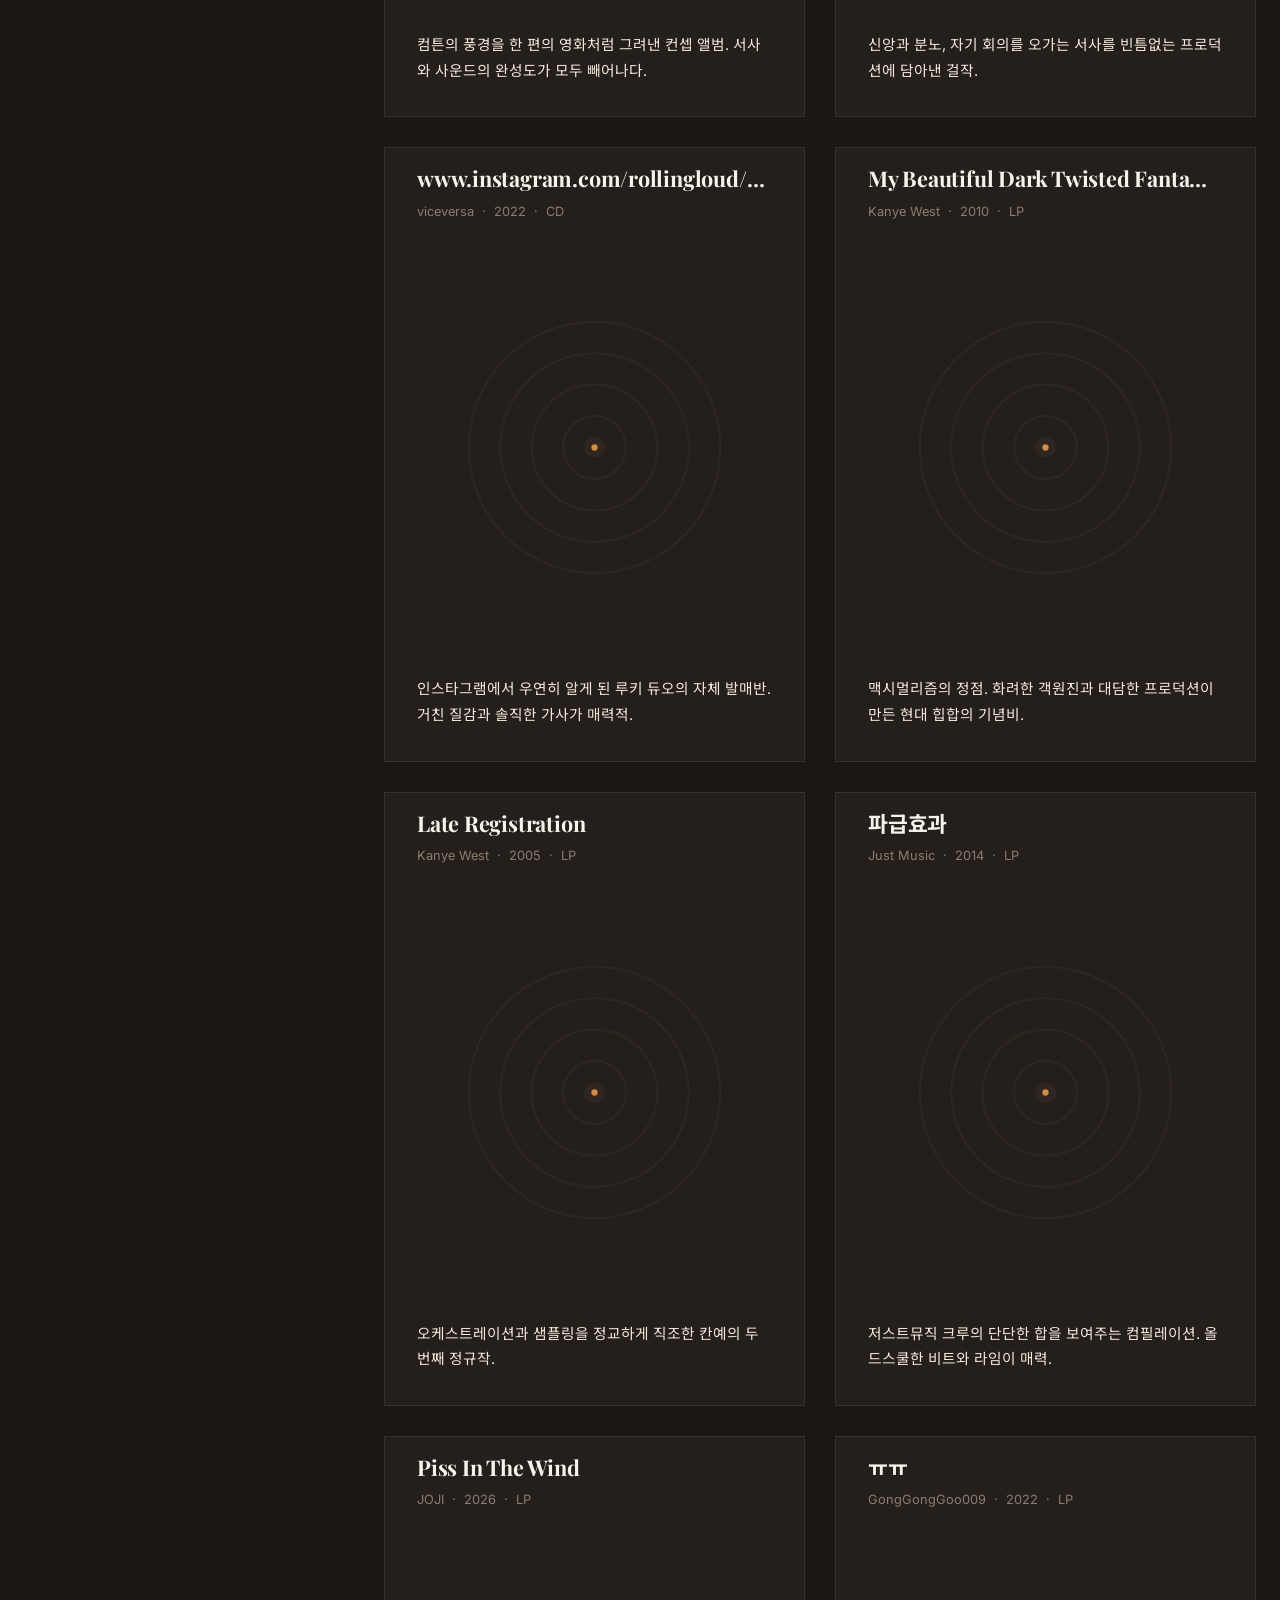
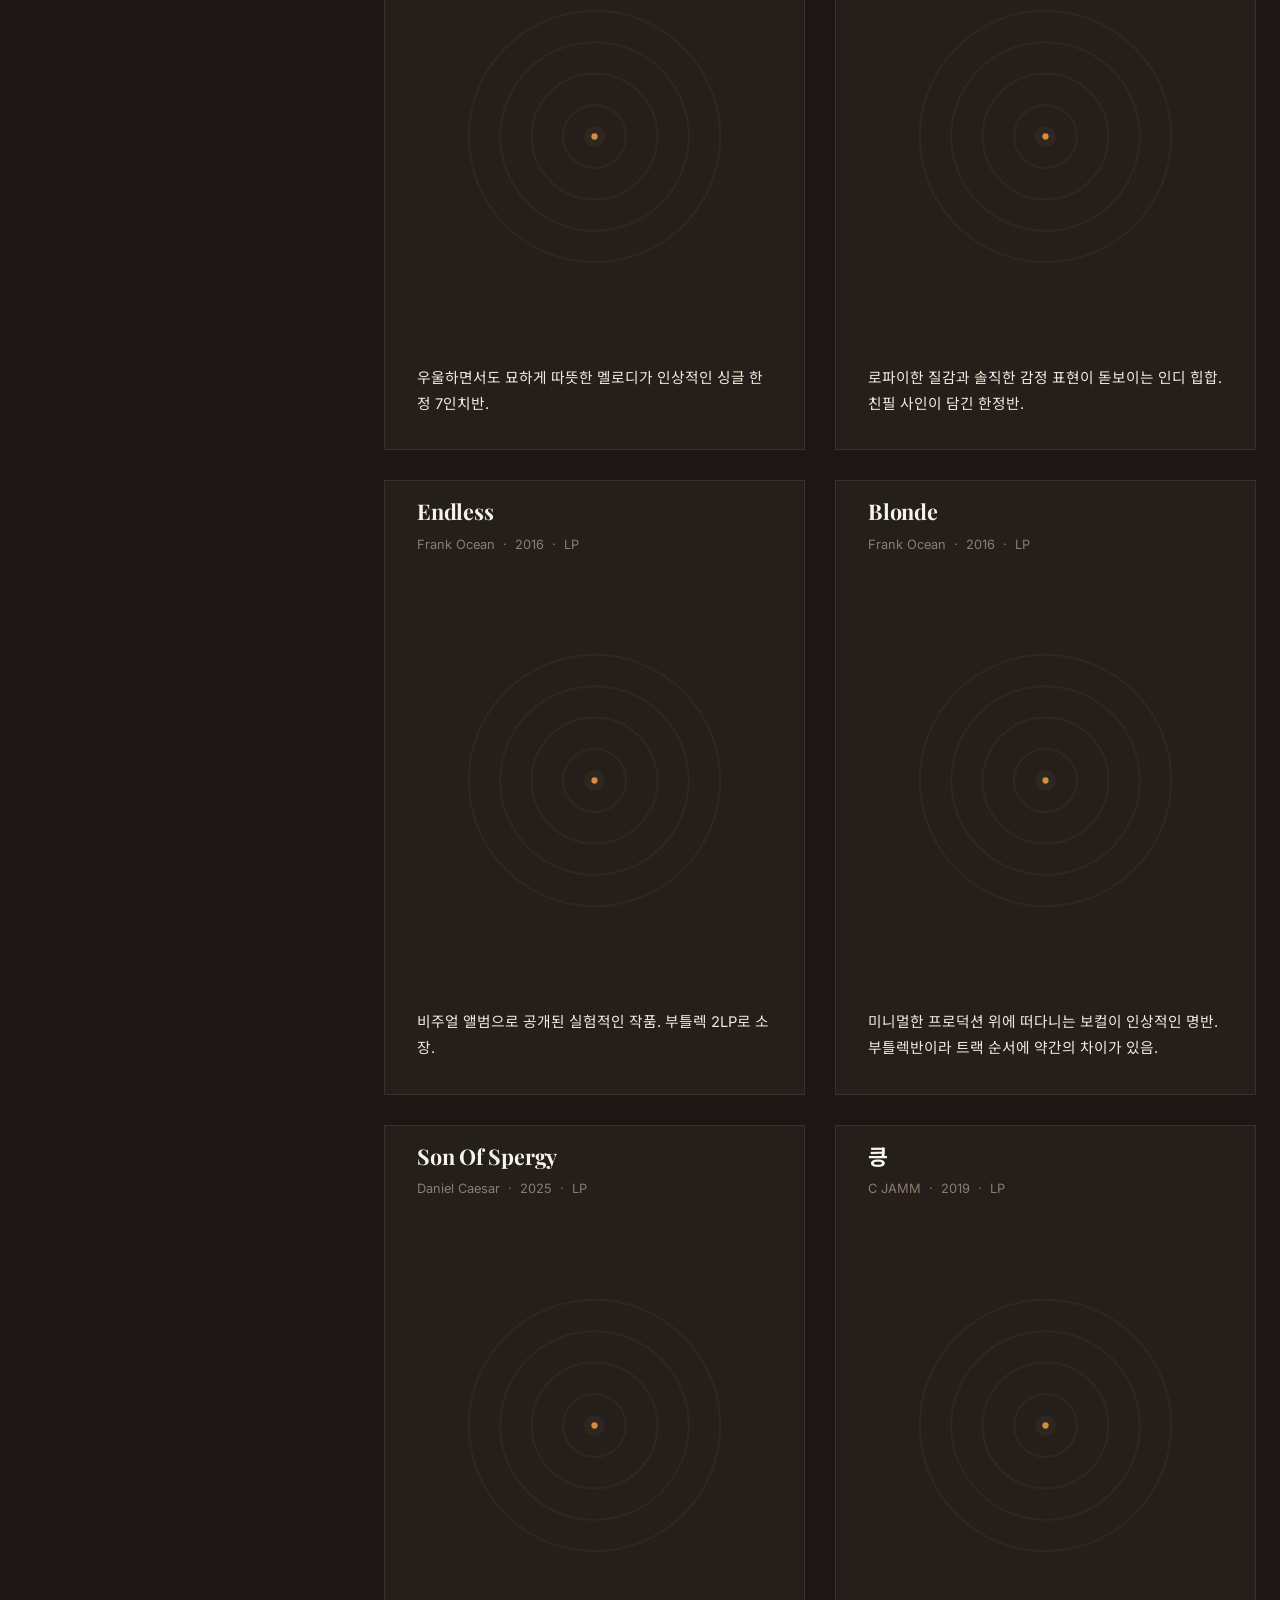
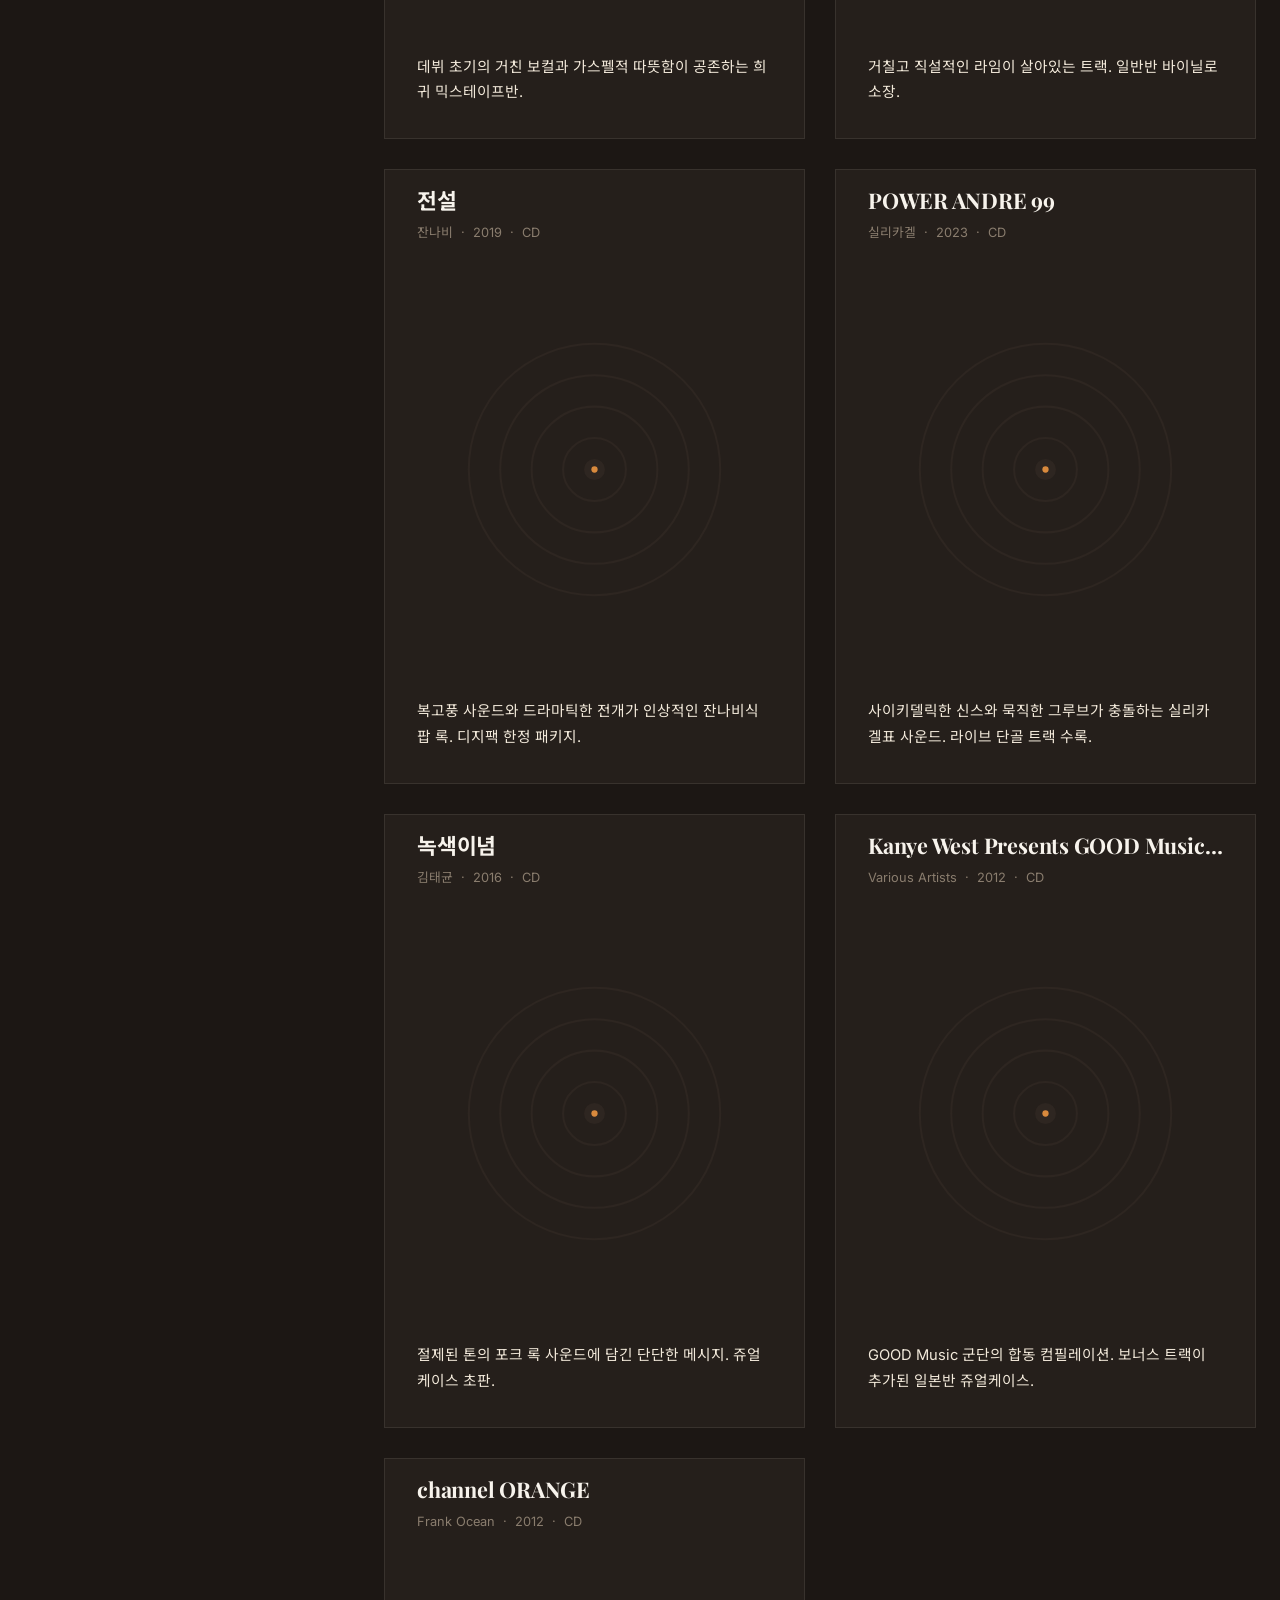
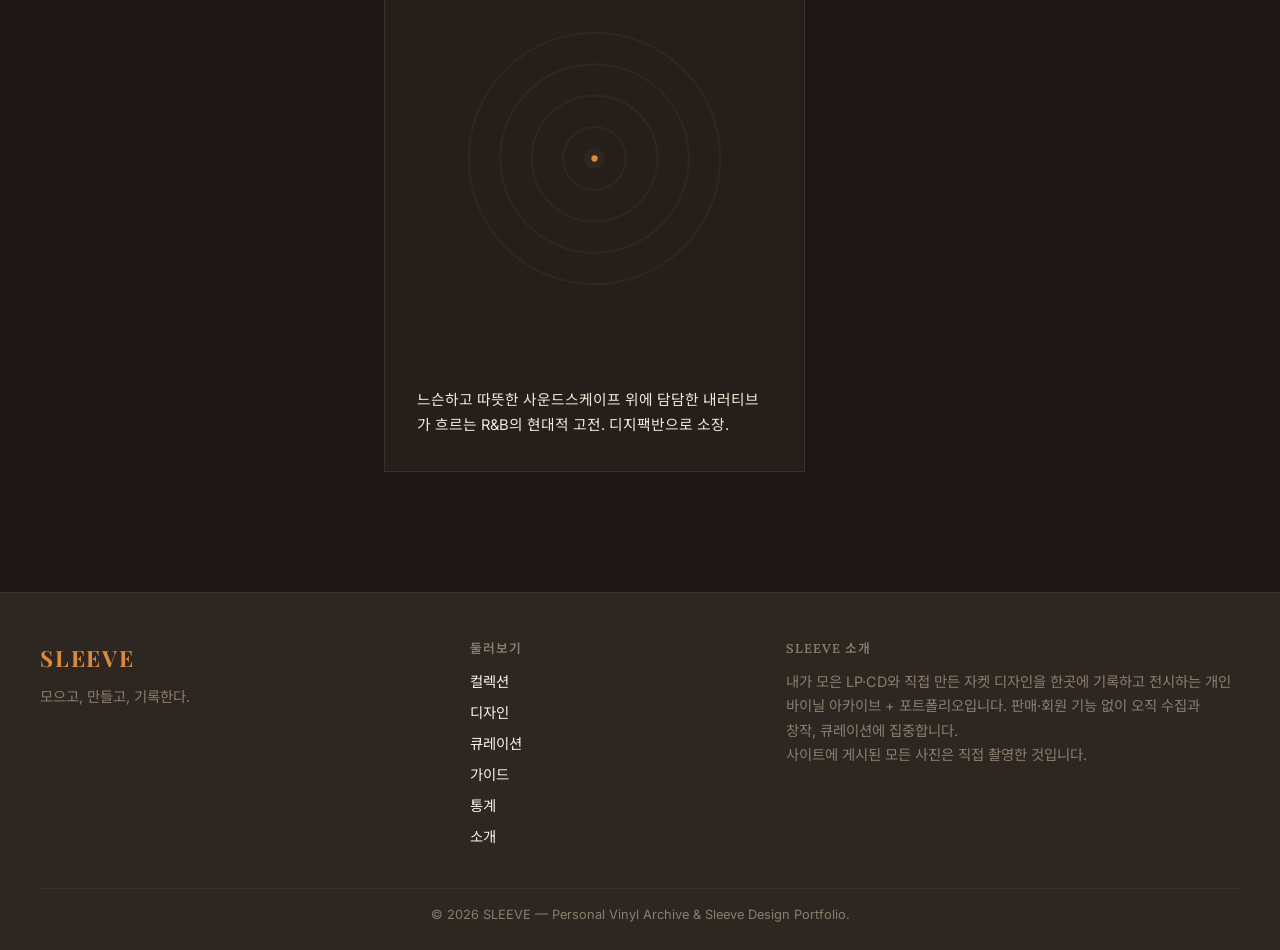
==== commit 7ce0b874: "Feat(data): sync albums.json with tracklist MD + badge system overhaul - albums.json: 전 35개 앨범 장르 한국" ====
--- a/index.html
+++ b/index.html
@@ -16,15 +16,15 @@
 <body>
   <div id="navbar-placeholder"></div>
 
-  <div class="container">
-    <div class="main-layout">
+  <div class="main-layout">
 
-      <!-- 좌측 사이드바 -->
+    <!-- 좌측 사이드바 -->
       <aside class="sidebar" aria-label="사이드바">
         <div class="sidebar__intro">
           <p class="sidebar__site-name">SLEEVE</p>
           <p class="sidebar__tagline">바이닐 아카이브</p>
           <p class="sidebar__desc">내가 모은 LP·CD와 직접 만든 자켓을 기록하는 공간.</p>
+          <img class="sidebar__hero-img" src="assets/img/covers/LP.png" alt="LP 레코드" loading="lazy">
         </div>
         <div class="sidebar__recent">
           <p class="sidebar__section-label">최근 추가된 앨범</p>
@@ -44,7 +44,6 @@
         </div>
       </main>
 
-    </div>
   </div>
 
   <div id="footer-placeholder"></div>
@@ -59,6 +58,12 @@
       const sidebarEl = document.getElementById('sidebarAlbums');
       const feedEl    = document.getElementById('feedPosts');
 
+      // 카드 제목은 한 줄로 통일 — 31자를 넘으면 말줄임표(…)로 잘라
+      // 모든 카드의 제목 줄 수(=자켓 시작 y좌표)가 항상 같아지게 한다.
+      const TITLE_MAX = 31;
+      const truncateTitle = (title) =>
+        title.length > TITLE_MAX ? `${title.slice(0, TITLE_MAX)}…` : title;
+
       const albums = await SLEEVE.loadAlbums();
       const sorted = albums
         .slice()
@@ -67,9 +72,6 @@
       /* ---------- 사이드바: 최근 7개 ---------- */
       if (sorted.length) {
         sidebarEl.innerHTML = sorted.slice(0, 7).map((a) => {
-          const limitedDot = a.is_limited
-            ? ' <span class="sidebar__limited-dot" aria-hidden="true">&bull;</span>'
-            : '';
           return `
           <li class="sidebar__list-item">
             <a href="album.html?id=${e(a.id)}" class="sidebar__album-link">
@@ -79,7 +81,7 @@
                    onerror="${onerr}"
                    loading="lazy">
               <span class="sidebar__album-info">
-                <span class="sidebar__album-title">${e(a.title)}${limitedDot}</span>
+                <span class="sidebar__album-title">${e(a.title)}</span>
                 <span class="sidebar__album-artist">${e(a.artist)}</span>
                 <span class="sidebar__album-meta">${e(a.format)} &middot; ${e(String(a.release_year))}</span>
               </span>
@@ -93,25 +95,26 @@
       /* ---------- 메인 피드 ---------- */
       if (sorted.length) {
         feedEl.innerHTML = sorted.map((a) => {
-          // 감상평 3줄 분량(~200자) 미리보기
+          // 감상평 2줄 미리보기 — 칸(p)과 line-clamp 텍스트(span)를 분리해
+          // 칸 높이는 항상 2줄로 고정, 넘치는 텍스트만 "…" 처리
           const rawNote = a.note ? String(a.note).trim() : '';
           const excerptHTML = rawNote
-            ? `<p class="post__excerpt">${e(rawNote)}</p>`
+            ? `<p class="post__excerpt"><span class="post__excerpt-text">${e(rawNote)}</span></p>`
             : '';
 
-          const limitedBadge = a.is_limited
-            ? '<span class="badge-limited">한정반</span>'
-            : '';
+          // 포맷 표기: 데이터의 "Vinyl"을 진열용 약칭 "LP"로 보여준다(데이터 값 자체는 보존)
+          const formatLabel = a.format === 'Vinyl' ? 'LP' : a.format;
 
           return `
             <article class="post">
               <header class="post__header">
                 <h2 class="post__title">
-                  <a href="album.html?id=${e(a.id)}">${e(a.title)}</a>
+                  <a href="album.html?id=${e(a.id)}">${e(truncateTitle(a.title))}</a>
                 </h2>
                 <p class="post__meta">
                   <span>${e(a.artist)}</span>
                   <span>${e(String(a.release_year))}</span>
+                  <span>${e(formatLabel)}</span>
                 </p>
               </header>
 
@@ -125,15 +128,6 @@
 
               <div class="post__body">
                 ${excerptHTML}
-                <div class="post__footer">
-                  <a href="album.html?id=${e(a.id)}" class="post__more" tabindex="0">
-                    자세히 보기
-                  </a>
-                  <div class="post__tags">
-                    <span class="tag">${e(a.genre)}</span>
-                    ${limitedBadge}
-                  </div>
-                </div>
               </div>
             </article>`;
         }).join('');
--- a/assets/css/components.css
+++ b/assets/css/components.css
@@ -195,18 +195,43 @@
   gap: var(--space-2);
 }
 
-.badge-limited {
-  position: absolute;
-  top: var(--space-2);
-  right: var(--space-2);
+/* 배지 그룹: 카드 텍스트 영역 내 배지를 일관된 위치에 배치 */
+.badge-group {
+  display: flex;
+  flex-wrap: wrap;
+  gap: var(--space-2);
+  margin-top: var(--space-2);
+}
+
+/* 칩(태그·배지) 공통 박스 모델 — .tag 와 한 곳에서 같이 관리해
+   크기·세로 정렬이 항상 일치하도록 한다(테두리 유무와 무관하게
+   border 를 기본 투명 1px 로 깔아 둬 높이가 달라지지 않게 함). */
+.tag,
+.badge-signed {
+  display: inline-flex;
+  align-items: center;
+  line-height: 1;
+  font-size: 0.75rem;
+  padding: var(--space-1) var(--space-3);
+  border: 1px solid transparent;
+  border-radius: var(--radius-pill);
+}
+
+.badge-signed {
+  font-weight: 700;
+  letter-spacing: 0.02em;
+}
+
+.badge-signed {
   background-color: var(--amber);
   color: var(--ink);
-  font-size: 0.7rem;
-  font-weight: 600;
-  padding: var(--space-1) var(--space-2);
-  border-radius: var(--radius-pill);
-  letter-spacing: 0.02em;
-  z-index: 1;
+  border-color: var(--amber);
+}
+
+.badge-bootleg {
+  background-color: var(--ink);
+  color: var(--paper);
+  border-color: var(--ink);
 }
 
 /* ============================ Grid ============================ */
@@ -247,25 +272,32 @@
 /* ============================ Filter bar ============================ */
 .filter-bar {
   display: flex;
+  flex-direction: column;
+  align-items: flex-start;
+  gap: var(--space-3);
+  margin-top: var(--space-7);
+  margin-bottom: var(--space-6);
+}
+
+.filter-group {
+  display: flex;
   flex-wrap: wrap;
   align-items: center;
-  gap: var(--space-2);
-  margin-bottom: var(--space-6);
-}
-
-.filter-group {
-  display: flex;
-  flex-wrap: wrap;
-  align-items: center;
-  gap: var(--space-2);
+  gap: var(--space-4);
 }
 
 .filter-group__label {
   color: var(--muted);
-  font-size: 0.75rem;
+  font-size: 1rem;
   text-transform: lowercase;
   letter-spacing: 0.04em;
   margin-right: var(--space-1);
+}
+
+.filter-pills {
+  display: flex;
+  flex-wrap: wrap;
+  gap: var(--space-3);
 }
 
 .filter-pill {
@@ -325,13 +357,8 @@
 
 /* ============================ Tags ============================ */
 .tag {
-  display: inline-flex;
-  align-items: center;
   background-color: rgba(var(--teal-rgb), 0.18);
   color: var(--teal);
-  font-size: 0.75rem;
-  padding: var(--space-1) var(--space-3);
-  border-radius: var(--radius-pill);
 }
 
 /* ============================ Category badge ============================ */
--- a/assets/css/pages.css
+++ b/assets/css/pages.css
@@ -318,6 +318,12 @@
   border: 1px solid rgba(var(--line-rgb), 0.1);
   border-radius: var(--radius-md);
   padding: var(--space-5);
+}
+
+/* ============================ Guide filter ============================ */
+#guideFilter {
+  flex-direction: row;
+  flex-wrap: wrap;
 }
 
 /* ============================ Guide list ============================ */
@@ -465,9 +471,11 @@
   }
 }
 
+/* 상세 페이지에서는 자켓을 정사각으로 강제 크롭하지 않고
+   이미지 자체의 원본 비율 그대로 보여준다(피드/카드의 1:1 그리드와는
+   다른 맥락 — "자세히 보기"는 실제 자켓 형태를 온전히 드러내는 자리). */
 .album__cover {
   position: relative;
-  aspect-ratio: 1 / 1;
   border-radius: var(--radius-md);
   overflow: hidden;
   background-color: var(--bg-surface);
@@ -475,9 +483,9 @@
 }
 
 .album__cover img {
+  display: block;
   width: 100%;
-  height: 100%;
-  object-fit: cover;
+  height: auto;
 }
 
 .album__info {
@@ -624,14 +632,14 @@
   display: grid;
   grid-template-columns: 1fr;
   gap: var(--space-7);
-  max-width: 1300px;
+  max-width: 1440px;
   margin: 0 auto;
   padding: var(--space-7) var(--space-5);
 }
 
 @media (min-width: 1200px) {
   .main-layout {
-    grid-template-columns: 340px 1fr;
+    grid-template-columns: 320px 1fr;
     align-items: start;
   }
 }
@@ -659,7 +667,7 @@
 }
 
 .sidebar__tagline {
-  color: var(--muted);
+  color: #999B9B;
   font-size: 0.8rem;
   text-transform: uppercase;
   letter-spacing: 0.12em;
@@ -670,6 +678,14 @@
   color: var(--cream);
   font-size: 0.88rem;
   line-height: 1.6;
+}
+
+.sidebar__hero-img {
+  display: block;
+  width: 100%;
+  margin-top: var(--space-5);
+  border-radius: var(--radius-md);
+  object-fit: cover;
 }
 
 .sidebar__section-label {
@@ -727,7 +743,7 @@
 
 .sidebar__album-artist {
   font-size: 0.75rem;
-  color: var(--muted);
+  color: #999B9B;
   white-space: nowrap;
   overflow: hidden;
   text-overflow: ellipsis;
@@ -739,10 +755,6 @@
   opacity: 0.7;
 }
 
-.sidebar__limited-dot {
-  color: var(--amber);
-  font-size: 0.7rem;
-}
 
 /* Sidebar CTA */
 .sidebar__cta {
@@ -764,19 +776,28 @@
 
 /* ============================ Feed (post cards) ============================ */
 #feedPosts {
-  display: flex;
-  flex-direction: column;
-  gap: var(--space-7);
-}
-
+  display: grid;
+  grid-template-columns: 1fr;
+  gap: 30px;
+}
+
+@media (min-width: 1200px) {
+  #feedPosts {
+    grid-template-columns: repeat(2, 1fr);
+  }
+}
+
+/* 같은 행의 카드는 그리드의 기본 align-items: stretch 로 높이가
+   맞춰진다 — 카드 내부를 세로 flex 로 짜서 자켓·제목·배지 줄이
+   카드마다 항상 같은 위치에 오도록 한다. */
 .post {
   position: relative;
+  display: flex;
+  flex-direction: column;
   width: 100%;
-  max-width: 640px;
-  margin: 0 auto;
   background-color: var(--bg-card);
   border: 1px solid rgba(var(--line-rgb), 0.1);
-  border-radius: var(--radius-lg);
+  border-radius: 0;
   overflow: hidden;
   transition: border-color var(--transition-base), transform var(--transition-base);
   cursor: pointer;
@@ -791,15 +812,25 @@
   padding: var(--space-4) var(--space-6) var(--space-2);
 }
 
+/* 제목 1줄 고정 영역 — 모든 카드의 제목을 한 줄로 통일해
+   자켓 시작 y좌표(따라서 카드 전체 구조)가 항상 같아지게 한다.
+   긴 제목은 JS(truncateTitle)에서 31자로 잘라 "…" 처리하므로
+   여기서는 폭 기준 보조 말줄임(text-overflow)만 보장하면 된다. */
 .post__title {
   font-family: var(--font-display);
   font-size: clamp(1.1rem, 2vw, 1.35rem);
   line-height: 1.3;
   margin-bottom: var(--space-2);
+  height: calc(1.3em * 1);
+  overflow: hidden;
 }
 
 /* stretched-link: 제목 a가 카드 전체를 덮어 어디서든 클릭 가능 */
 .post__title a {
+  display: block;
+  overflow: hidden;
+  white-space: nowrap;
+  text-overflow: ellipsis;
   color: var(--paper);
   transition: color var(--transition-base);
 }
@@ -826,10 +857,9 @@
   margin-right: var(--space-2);
 }
 
-/* 커버 이미지 래퍼: 좌우 패딩으로 카드 벽에서 띄우고, 폭을 제한해 한 화면에 카드 여러 개 노출 */
+/* 커버 이미지 래퍼: 자켓이 카드 폭에 꽉 차도록 좌우 패딩 제거 */
 .post__cover-wrap {
-  max-width: 460px;
-  padding: var(--space-2) var(--space-5);
+  padding: var(--space-2) 0;
 }
 
 .post__cover {
@@ -838,58 +868,33 @@
   object-fit: cover;
   display: block;
   background-color: var(--bg-surface);
-  border-radius: var(--radius-md);
+  border-radius: 0;
 }
 
 .post__body {
   padding: var(--space-3) var(--space-6) var(--space-4);
 }
 
-/* 감상평 3줄 clamp */
+/* 감상평 2줄 고정 영역 — 제목과 동일하게 "칸 높이 고정"과
+   "텍스트 line-clamp"의 역할을 분리한다. 한 요소에 height 와
+   line-clamp 를 같이 주면 내부 박스 높이 계산이 충돌해 2줄을
+   넘는 텍스트(예: "…쥬얼케이스.")가 클리핑되지 않고 새어나온다.
+   p(.post__excerpt): 칸 자체 높이만 2줄로 고정 + overflow 클립
+   span(.post__excerpt-text): 실제 텍스트에 line-clamp 로 "…" 처리 */
 .post__excerpt {
   color: var(--cream);
   font-size: 0.92rem;
   line-height: 1.75;
   max-width: 60ch;
   margin-bottom: var(--space-4);
+  height: calc(1.75em * 2);
+  overflow: hidden;
+}
+
+.post__excerpt-text {
   display: -webkit-box;
-  -webkit-line-clamp: 3;
+  -webkit-line-clamp: 2;
   -webkit-box-orient: vertical;
   overflow: hidden;
 }
 
-/* 하단 푸터: "자세히 보기" 버튼 + 태그/배지 */
-.post__footer {
-  display: flex;
-  align-items: center;
-  justify-content: space-between;
-  gap: var(--space-3);
-  flex-wrap: wrap;
-}
-
-.post__tags {
-  display: flex;
-  gap: var(--space-2);
-  align-items: center;
-}
-
-/* "자세히 보기" — 앰버 외곽선 버튼, 호버 시 채워짐 */
-.post__more {
-  position: relative;
-  z-index: 1;
-  display: inline-block;
-  padding: var(--space-2) var(--space-4);
-  border: 1px solid var(--amber);
-  border-radius: var(--radius-sm);
-  color: var(--amber);
-  font-size: 0.78rem;
-  font-weight: 500;
-  letter-spacing: 0.06em;
-  text-transform: uppercase;
-  transition: background-color var(--transition-base), color var(--transition-base);
-}
-
-.post__more:hover {
-  background-color: var(--amber);
-  color: var(--ink);
-}
